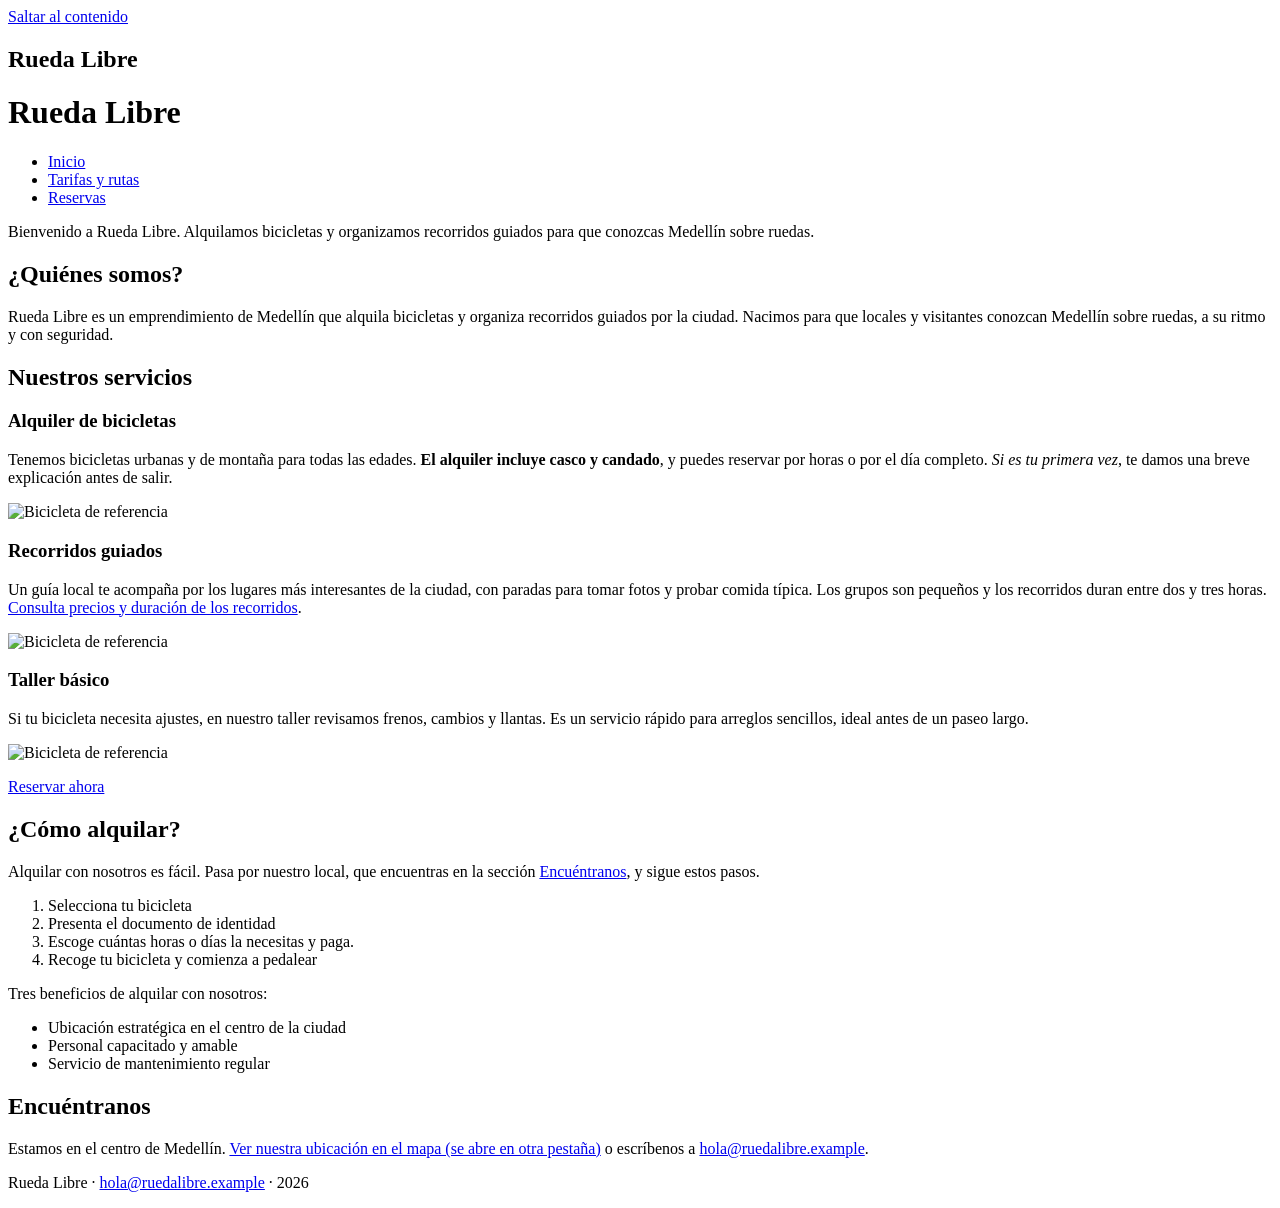
==== index.html @ a0f57771 "Add files via upload" ====
<!DOCTYPE html>
<html lang="es">
<head>
<meta charset="UTF-8">
<meta name="viewport" content="width=device-width, initial-scale=1.0">
<meta name="description" content="Rueda Libre: alquiler de bicicletas y recorridos guiados por Medellín.">
<title>Rueda Libre | Alquiler de bicicletas en Medellín</title>
<link rel="stylesheet" href="css/estilos.css">
</head>
   <link rel="preconnect" href="https://fonts.googleapis.com">
   <link rel="preconnect" href="https://fonts.gstatic.com" crossorigin>
   <link href="https://fonts.googleapis.com/css2?family=Montserrat:wght@700&family=Open+Sans:wght@400;600&display=swap" rel="stylesheet">
<link rel="stylesheet" href="css/styles.css">
<body>
<a href="#contenido" class="saltar-contenido">Saltar al contenido</a>

<!-- Si usas este recuadro como un aviso o banner superior -->
<div class="recuadro">
    <h2> Rueda Libre</h2>
</div>

<header>
  <h1>Rueda Libre</h1>
  <nav>
    <ul>
      <li><a href="index.html" aria-current="page">Inicio</a></li>
      <li><a href="paginas/tarifas.html">Tarifas y rutas</a></li>
      <li><a href="paginas/reservas.html">Reservas</a></li>
    </ul>
  </nav>
</header>

<main id="contenido">
  
  <p>Bienvenido a Rueda Libre. Alquilamos bicicletas y organizamos recorridos guiados para que conozcas Medellín sobre ruedas.</p>

  <section>
    <h2>¿Quiénes somos?</h2>
    <p>Rueda Libre es un emprendimiento de Medellín que alquila bicicletas y organiza recorridos guiados por la ciudad. Nacimos para que locales y visitantes conozcan Medellín sobre ruedas, a su ritmo y con seguridad.</p>
  </section>

  <section>
    <h2>Nuestros servicios</h2>

    <!-- PRIMER BLOQUE: Mitad y Mitad -->
    <div class="contenedor-columnas">
      <article class="cuadro-texto">
        <h3>Alquiler de bicicletas</h3>
        <p>Tenemos bicicletas urbanas y de montaña para todas las edades. <strong>El alquiler incluye casco y candado</strong>, y puedes reservar por horas o por el día completo. <em>Si es tu primera vez</em>, te damos una breve explicación antes de salir.</p>
      </article>
      <div class="cuadro-imagen">
        <img src="img/ruta.png" alt="Bicicleta de referencia">
      </div>
    </div>

    <!-- SEGUNDO BLOQUE: Mitad y Mitad -->
    <div class="contenedor-columnas">
      <article class="cuadro-texto">
        <h3>Recorridos guiados</h3>
        <p>Un guía local te acompaña por los lugares más interesantes de la ciudad, con paradas para tomar fotos y probar comida típica. Los grupos son pequeños y los recorridos duran entre dos y tres horas. <a href="paginas/tarifas.html#recorridos">Consulta precios y duración de los recorridos</a>.</p>
      </article>
      <div class="cuadro-imagen">
        <img src="img/recorrido.png" alt="Bicicleta de referencia">
      </div>
    </div>

    <!-- TERCER BLOQUE: Mitad y Mitad -->
    <div class="contenedor-columnas">
      <article class="cuadro-texto">
        <h3>Taller básico</h3>
        <p>Si tu bicicleta necesita ajustes, en nuestro taller revisamos frenos, cambios y llantas. Es un servicio rápido para arreglos sencillos, ideal antes de un paseo largo.</p>
      </article>
      <div class="cuadro-imagen">
        <img src="img/montaña.png" alt="Bicicleta de referencia">
      </div>
    </div>

    <p><a href="paginas/reservas.html" class="btn-reserva">Reservar ahora</a></p>
  </section>

  <section>
    <h2>¿Cómo alquilar?</h2>
    <p>Alquilar con nosotros es fácil. Pasa por nuestro local, que encuentras en la sección <a href="#encuentranos">Encuéntranos</a>, y sigue estos pasos.</p>
    <ol>
      <li>Selecciona tu bicicleta</li>
      <li>Presenta el documento de identidad</li>
      <li>Escoge cuántas horas o días la necesitas y paga.</li>
      <li>Recoge tu bicicleta y comienza a pedalear</li>
    </ol>
    <p>Tres beneficios de alquilar con nosotros:</p>
    <ul>
      <li>Ubicación estratégica en el centro de la ciudad</li>
      <li>Personal capacitado y amable</li>
      <li>Servicio de mantenimiento regular</li>
    </ul>
  </section>

  <section>
    <h2 id="encuentranos">Encuéntranos</h2>
    <p>Estamos en el centro de Medellín. <a href="https://www.google.com/maps/search/?api=1&query=Centro+de+Medellin" target="_blank" rel="noopener">Ver nuestra ubicación en el mapa (se abre en otra pestaña)</a> o escríbenos a <a href="mailto:hola@ruedalibre.example">hola@ruedalibre.example</a>.</p>
  </section>
</main>

<footer>
  <p>Rueda Libre · <a href="mailto:hola@ruedalibre.example">hola@ruedalibre.example</a> · 2026</p>
</footer>
</body>
</html>
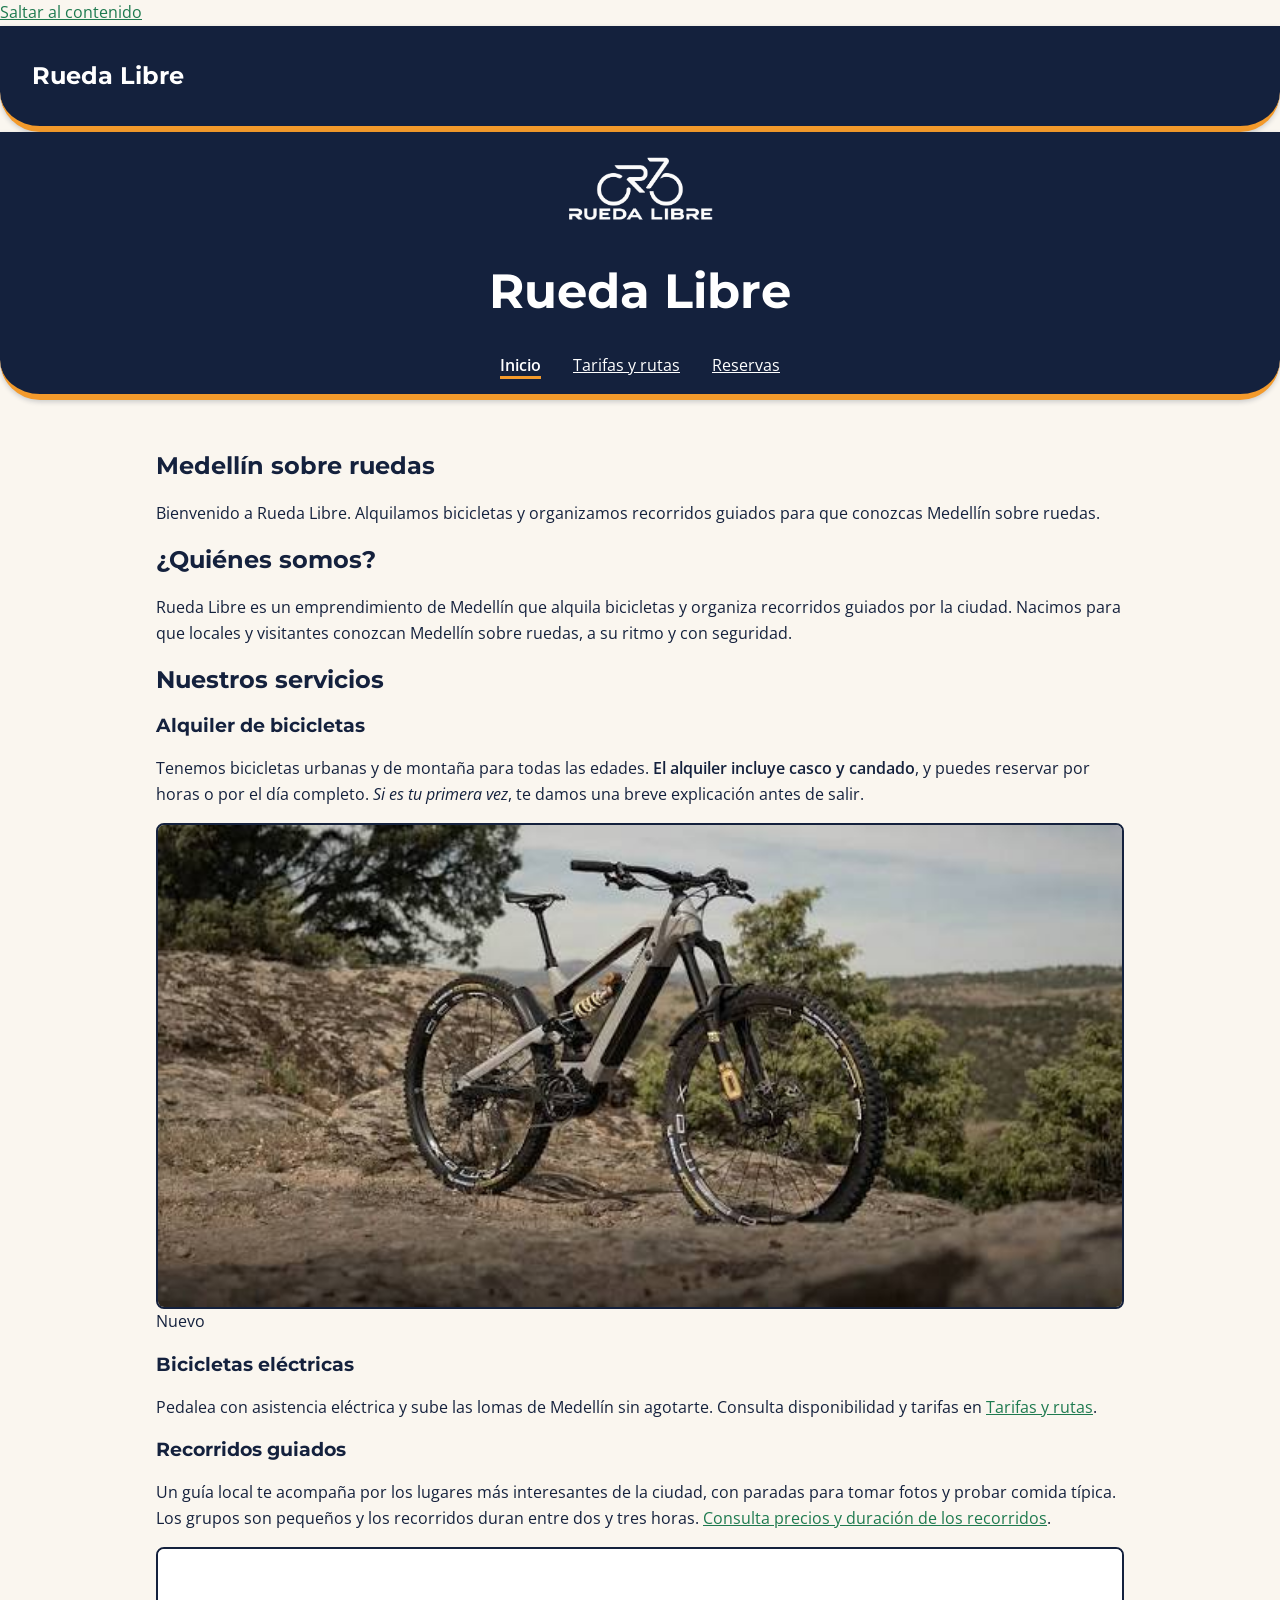
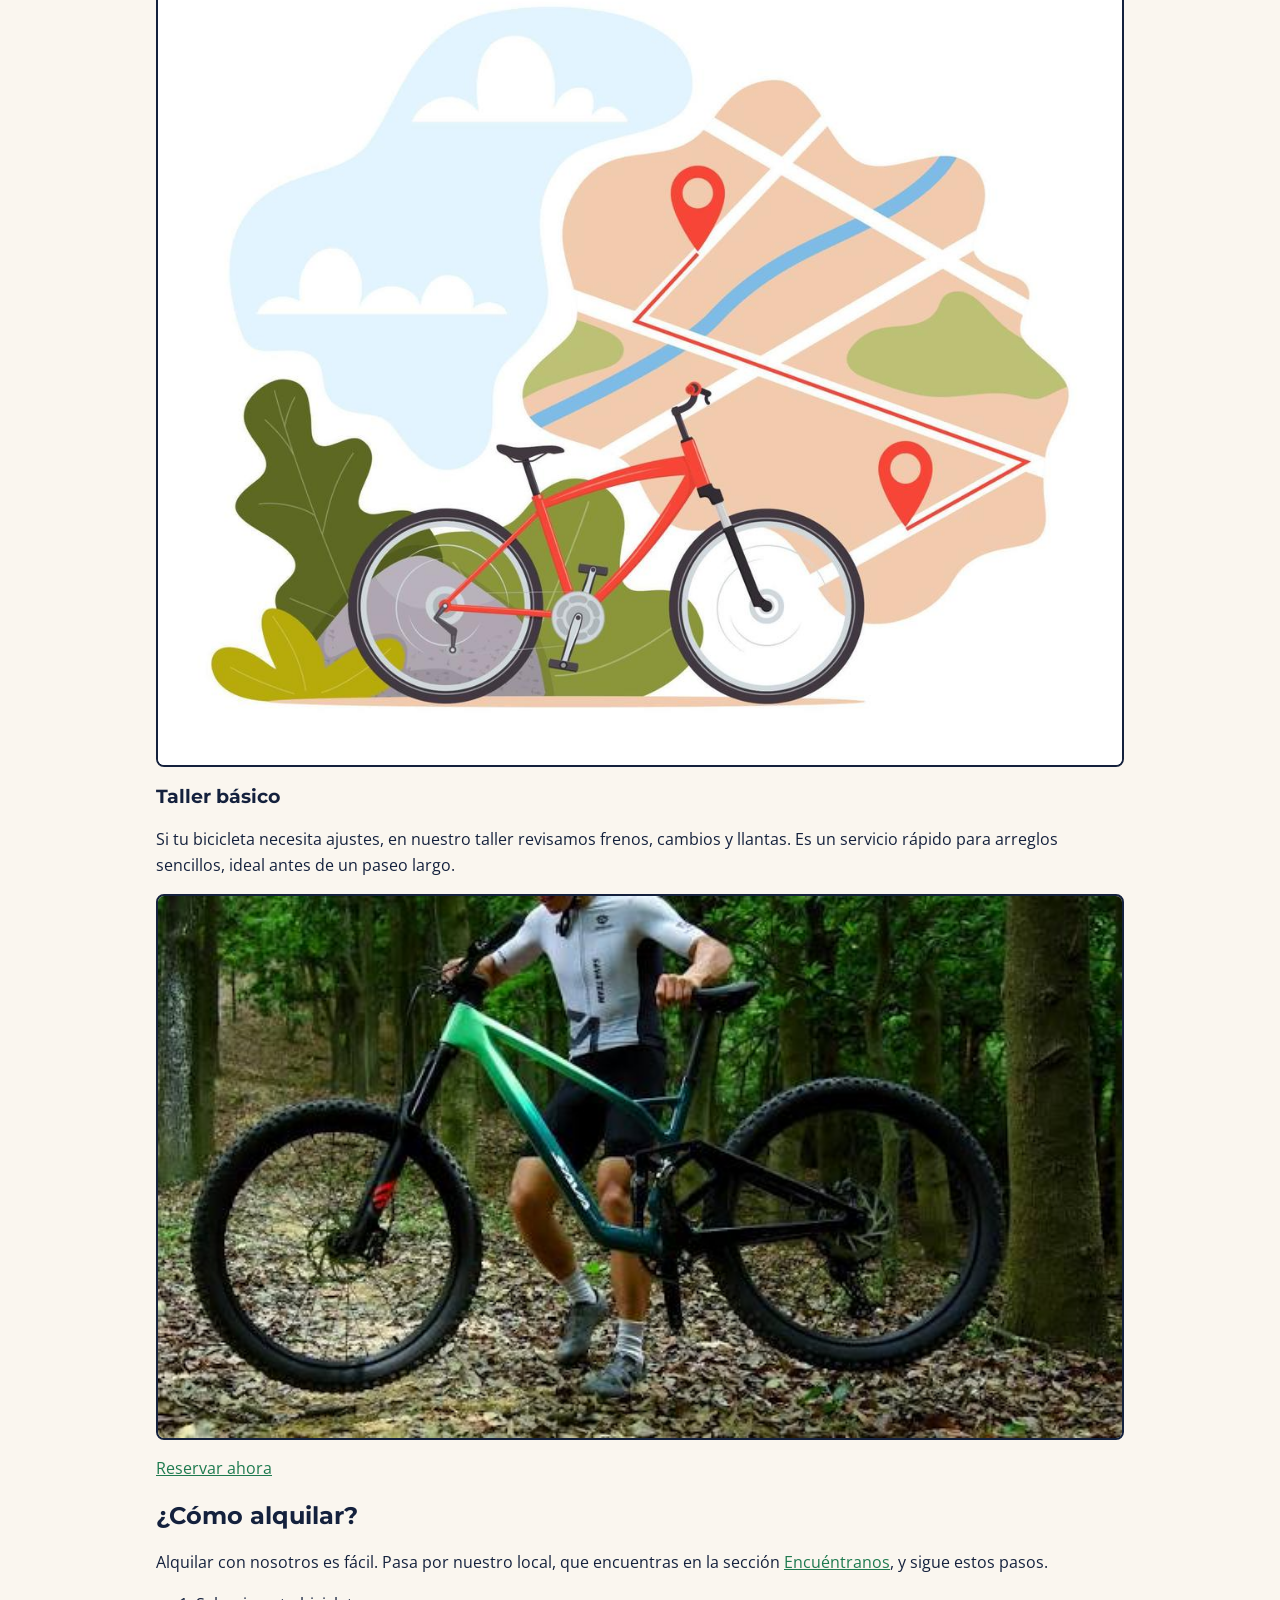
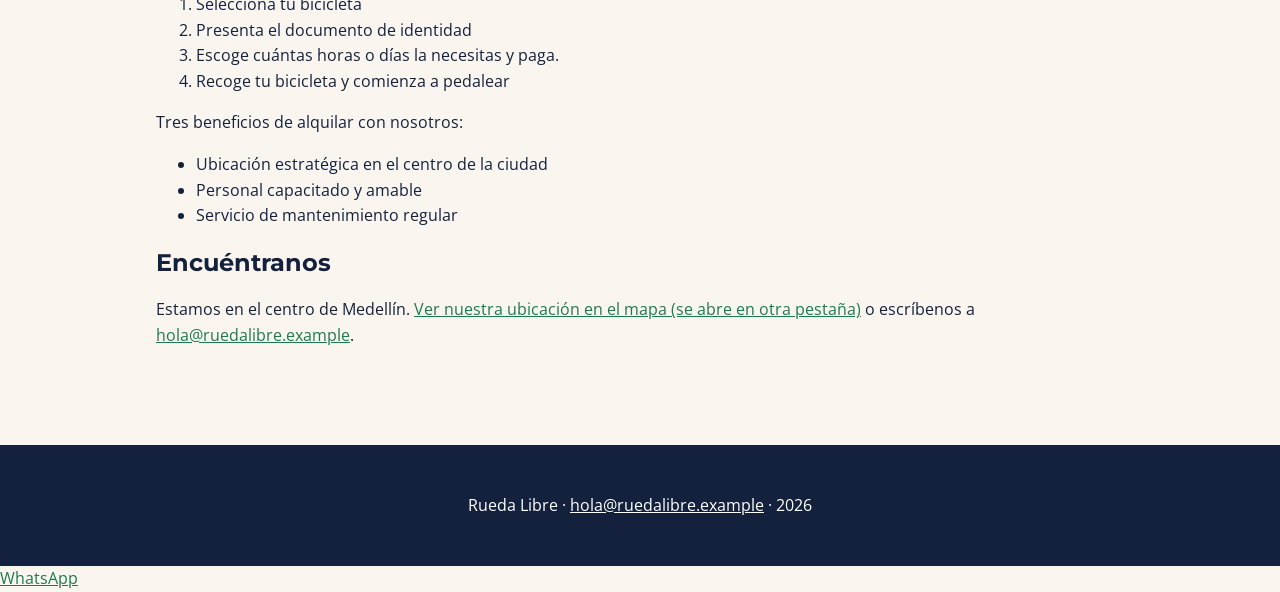
==== commit 91e80aed: "Guardando mis archivos locales antes del merge" ====
--- a/index.html
+++ b/index.html
@@ -5,25 +5,23 @@
 <meta name="viewport" content="width=device-width, initial-scale=1.0">
 <meta name="description" content="Rueda Libre: alquiler de bicicletas y recorridos guiados por Medellín.">
 <title>Rueda Libre | Alquiler de bicicletas en Medellín</title>
-<link rel="stylesheet" href="css/estilos.css">
+
+<link rel="stylesheet" href="../css/estilos.css">
 </head>
    <link rel="preconnect" href="https://fonts.googleapis.com">
    <link rel="preconnect" href="https://fonts.gstatic.com" crossorigin>
    <link href="https://fonts.googleapis.com/css2?family=Montserrat:wght@700&family=Open+Sans:wght@400;600&display=swap" rel="stylesheet">
-<link rel="stylesheet" href="css/styles.css">
 <body>
-<a href="#contenido" class="saltar-contenido">Saltar al contenido</a>
-
-<!-- Si usas este recuadro como un aviso o banner superior -->
-<div class="recuadro">
-    <h2> Rueda Libre</h2>
+<a href="#contenido">Saltar al contenido</a>
+<div class = "recuadro">
+    <h2>Rueda Libre</h2>
 </div>
-
 <header>
+  <img src="../img/logo.png" alt="Logo de Rueda Libre" width="150">
   <h1>Rueda Libre</h1>
   <nav>
-    <ul>
-      <li><a href="index.html" aria-current="page">Inicio</a></li>
+    <ul id="menu">
+      <li><a href="index.html" class="activo" aria-current="page">Inicio</a></li>
       <li><a href="paginas/tarifas.html">Tarifas y rutas</a></li>
       <li><a href="paginas/reservas.html">Reservas</a></li>
     </ul>
@@ -31,8 +29,10 @@
 </header>
 
 <main id="contenido">
-  
-  <p>Bienvenido a Rueda Libre. Alquilamos bicicletas y organizamos recorridos guiados para que conozcas Medellín sobre ruedas.</p>
+  <section class="portada">
+    <h2>Medellín sobre ruedas</h2>
+    <p>Bienvenido a Rueda Libre. Alquilamos bicicletas y organizamos recorridos guiados para que conozcas Medellín sobre ruedas.</p>
+  </section>
 
   <section>
     <h2>¿Quiénes somos?</h2>
@@ -42,38 +42,35 @@
   <section>
     <h2>Nuestros servicios</h2>
 
-    <!-- PRIMER BLOQUE: Mitad y Mitad -->
-    <div class="contenedor-columnas">
-      <article class="cuadro-texto">
-        <h3>Alquiler de bicicletas</h3>
-        <p>Tenemos bicicletas urbanas y de montaña para todas las edades. <strong>El alquiler incluye casco y candado</strong>, y puedes reservar por horas o por el día completo. <em>Si es tu primera vez</em>, te damos una breve explicación antes de salir.</p>
-      </article>
+    <article class="tarjeta">
+      <h3>Alquiler de bicicletas</h3>
+      <p>Tenemos bicicletas urbanas y de montaña para todas las edades. <strong>El alquiler incluye casco y candado</strong>, y puedes reservar por horas o por el día completo. <em>Si es tu primera vez</em>, te damos una breve explicación antes de salir.</p>
       <div class="cuadro-imagen">
-        <img src="img/ruta.png" alt="Bicicleta de referencia">
+        <img src="img/ruta.png" alt="Bicicleta urbana lista para alquilar">
       </div>
-    </div>
+    </article>
 
-    <!-- SEGUNDO BLOQUE: Mitad y Mitad -->
-    <div class="contenedor-columnas">
-      <article class="cuadro-texto">
-        <h3>Recorridos guiados</h3>
-        <p>Un guía local te acompaña por los lugares más interesantes de la ciudad, con paradas para tomar fotos y probar comida típica. Los grupos son pequeños y los recorridos duran entre dos y tres horas. <a href="paginas/tarifas.html#recorridos">Consulta precios y duración de los recorridos</a>.</p>
-      </article>
+    <article class="tarjeta tarjeta--nueva">
+      <span class="etiqueta-nuevo">Nuevo</span>
+      <h3>Bicicletas eléctricas</h3>
+      <p>Pedalea con asistencia eléctrica y sube las lomas de Medellín sin agotarte. Consulta disponibilidad y tarifas en <a href="paginas/tarifas.html">Tarifas y rutas</a>.</p>
+    </article>
+
+    <article class="tarjeta">
+      <h3>Recorridos guiados</h3>
+      <p>Un guía local te acompaña por los lugares más interesantes de la ciudad, con paradas para tomar fotos y probar comida típica. Los grupos son pequeños y los recorridos duran entre dos y tres horas. <a href="paginas/tarifas.html#recorridos">Consulta precios y duración de los recorridos</a>.</p>
       <div class="cuadro-imagen">
-        <img src="img/recorrido.png" alt="Bicicleta de referencia">
+        <img src="img/recorrido.png" alt="Grupo pequeño de ciclistas en un recorrido guiado">
       </div>
-    </div>
+    </article>
 
-    <!-- TERCER BLOQUE: Mitad y Mitad -->
-    <div class="contenedor-columnas">
-      <article class="cuadro-texto">
-        <h3>Taller básico</h3>
-        <p>Si tu bicicleta necesita ajustes, en nuestro taller revisamos frenos, cambios y llantas. Es un servicio rápido para arreglos sencillos, ideal antes de un paseo largo.</p>
-      </article>
+    <article class="tarjeta">
+      <h3>Taller básico</h3>
+      <p>Si tu bicicleta necesita ajustes, en nuestro taller revisamos frenos, cambios y llantas. Es un servicio rápido para arreglos sencillos, ideal antes de un paseo largo.</p>
       <div class="cuadro-imagen">
-        <img src="img/montaña.png" alt="Bicicleta de referencia">
+        <img src="img/montaña.png" alt="Bicicleta de montaña en el taller">
       </div>
-    </div>
+    </article>
 
     <p><a href="paginas/reservas.html" class="btn-reserva">Reservar ahora</a></p>
   </section>
@@ -97,12 +94,14 @@
 
   <section>
     <h2 id="encuentranos">Encuéntranos</h2>
-    <p>Estamos en el centro de Medellín. <a href="https://www.google.com/maps/search/?api=1&query=Centro+de+Medellin" target="_blank" rel="noopener">Ver nuestra ubicación en el mapa (se abre en otra pestaña)</a> o escríbenos a <a href="mailto:hola@ruedalibre.example">hola@ruedalibre.example</a>.</p>
+    <p>Estamos en el centro de Medellín. <a href="https://www.google.com/maps/search/?api=1&amp;query=Centro+de+Medellin" target="_blank" rel="noopener">Ver nuestra ubicación en el mapa (se abre en otra pestaña)</a> o escríbenos a <a href="mailto:hola@ruedalibre.example">hola@ruedalibre.example</a>.</p>
   </section>
 </main>
 
 <footer>
   <p>Rueda Libre · <a href="mailto:hola@ruedalibre.example">hola@ruedalibre.example</a> · 2026</p>
 </footer>
+
+<a href="https://wa.me/573000000000" class="whatsapp" target="_blank" rel="noopener" aria-label="WhatsApp (se abre en otra pestaña)">WhatsApp</a>
 </body>
-</html>
+</html>
--- a/css/estilos.css
+++ b/css/estilos.css
@@ -0,0 +1,239 @@
+:root {
+  --color-verde: #1E7A4F;
+  --color-naranja: #F39A2B;
+  --color-azul: #14213D;
+  --color-crema: #FAF6EF;
+  --color-gris: #5B6470;
+  --color-blanco: #FFFFFF;
+  --sombra: rgba(20, 33, 61, 0.2);
+
+  --fuente-titulos: "Montserrat", Arial, Helvetica, sans-serif;
+  --fuente-texto: "Open Sans", Arial, Helvetica, sans-serif;
+
+  --espacio-s: 0.5rem;
+  --espacio-m: 1rem;
+  --espacio-l: 2rem;
+  --espacio-xl: 3rem;
+
+  --radio-s: 8px;
+  --radio-m: 12px;
+  --radio-l: 40px;
+}
+
+* {
+  box-sizing: border-box;
+}
+
+body {
+  margin: 0;
+  font-family: var(--fuente-texto);
+  font-size: 1rem;
+  line-height: 1.6;
+  color: var(--color-azul);
+  background-color: var(--color-crema);
+}
+
+h1, h2, h3, h4, h5, h6 {
+  font-family: var(--fuente-titulos);
+  font-weight: 700;
+  line-height: 1.2;
+}
+
+h1 {
+  font-size: 3rem;
+  text-align: center;
+}
+
+h2 {
+  text-align: start;
+}
+
+strong {
+  font-weight: 600;
+}
+
+img {
+  max-width: 100%;
+  height: auto;
+}
+
+a {
+  color: var(--color-verde);
+  text-decoration: underline;
+}
+
+a:hover {
+  text-decoration: none;
+}
+
+a:focus-visible,
+button:focus-visible,
+input:focus-visible,
+select:focus-visible,
+textarea:focus-visible {
+  outline: 3px solid var(--color-azul);
+  outline-offset: 3px;
+}
+
+.saltar-contenido {
+  position: absolute;
+  left: -10000px;
+}
+
+.saltar-contenido:focus {
+  left: var(--espacio-m);
+  top: var(--espacio-m);
+  z-index: 2000;
+  padding: var(--espacio-s) var(--espacio-m);
+  background-color: var(--color-blanco);
+  color: var(--color-azul);
+}
+
+header,
+.recuadro {
+  position: sticky;
+  top: 0;
+  z-index: 1000;
+  padding: var(--espacio-m) var(--espacio-l);
+  text-align: center;
+  background-color: var(--color-azul);
+  color: var(--color-blanco);
+  border-bottom: 6px solid var(--color-naranja);
+  border-radius: 0 0 var(--radio-l) var(--radio-l);
+  box-shadow: 0 2px 5px var(--sombra);
+}
+
+header a,
+.recuadro a {
+  color: var(--color-blanco);
+}
+
+header a:focus-visible,
+.recuadro a:focus-visible,
+footer a:focus-visible {
+  outline-color: var(--color-blanco);
+}
+
+nav ul {
+  display: flex;
+  flex-wrap: wrap;
+  justify-content: center;
+  gap: var(--espacio-l);
+  margin: 0;
+  padding: 0;
+  list-style: none;
+}
+
+nav a[aria-current="page"] {
+  font-weight: 600;
+  text-decoration: none;
+  border-bottom: 3px solid var(--color-naranja);
+}
+
+main {
+  max-width: 1000px;
+  margin: 0 auto;
+  padding: var(--espacio-l) var(--espacio-m);
+}
+
+.contenedor-columnas {
+  display: flex;
+  align-items: stretch;
+  gap: var(--espacio-l);
+  margin-bottom: var(--espacio-l);
+}
+
+.cuadro-texto {
+  flex: 1;
+  padding: var(--espacio-l);
+  background-color: var(--color-blanco);
+  border: 2px solid var(--color-azul);
+  border-radius: var(--radio-l);
+}
+
+.cuadro-imagen {
+  flex: 1;
+  display: flex;
+  align-items: center;
+  justify-content: center;
+  overflow: hidden;
+  background-color: var(--color-blanco);
+  border: 2px solid var(--color-azul);
+  border-radius: var(--radio-s);
+}
+
+.cuadro-imagen img {
+  display: block;
+  width: 100%;
+  height: 100%;
+  object-fit: cover;
+}
+
+table {
+  width: 100%;
+  border-collapse: separate;
+  border-spacing: 0;
+  overflow: hidden;
+  background-color: var(--color-blanco);
+  border: 1px solid var(--color-gris);
+  border-radius: var(--radio-m);
+}
+
+caption {
+  padding-bottom: var(--espacio-s);
+  text-align: left;
+  font-weight: 600;
+}
+
+th, td {
+  padding: var(--espacio-s) var(--espacio-m);
+  text-align: left;
+  border-right: 1px solid var(--color-gris);
+  border-bottom: 1px solid var(--color-gris);
+}
+
+thead th {
+  background-color: var(--color-azul);
+  color: var(--color-blanco);
+}
+
+th:last-child,
+td:last-child {
+  border-right: none;
+}
+
+tr:last-child th,
+tr:last-child td {
+  border-bottom: none;
+}
+
+footer {
+  margin-top: var(--espacio-xl);
+  padding: var(--espacio-l);
+  text-align: center;
+  background-color: var(--color-azul);
+  color: var(--color-blanco);
+}
+
+footer a {
+  color: var(--color-blanco);
+}
+
+@media (max-width: 768px) {
+  .contenedor-columnas {
+    flex-direction: column;
+  }
+
+  .cuadro-imagen img {
+    max-height: 200px;
+  }
+
+  h1 {
+    font-size: 2rem;
+  }
+
+  header,
+  .recuadro {
+    padding: var(--espacio-m);
+  }
+}
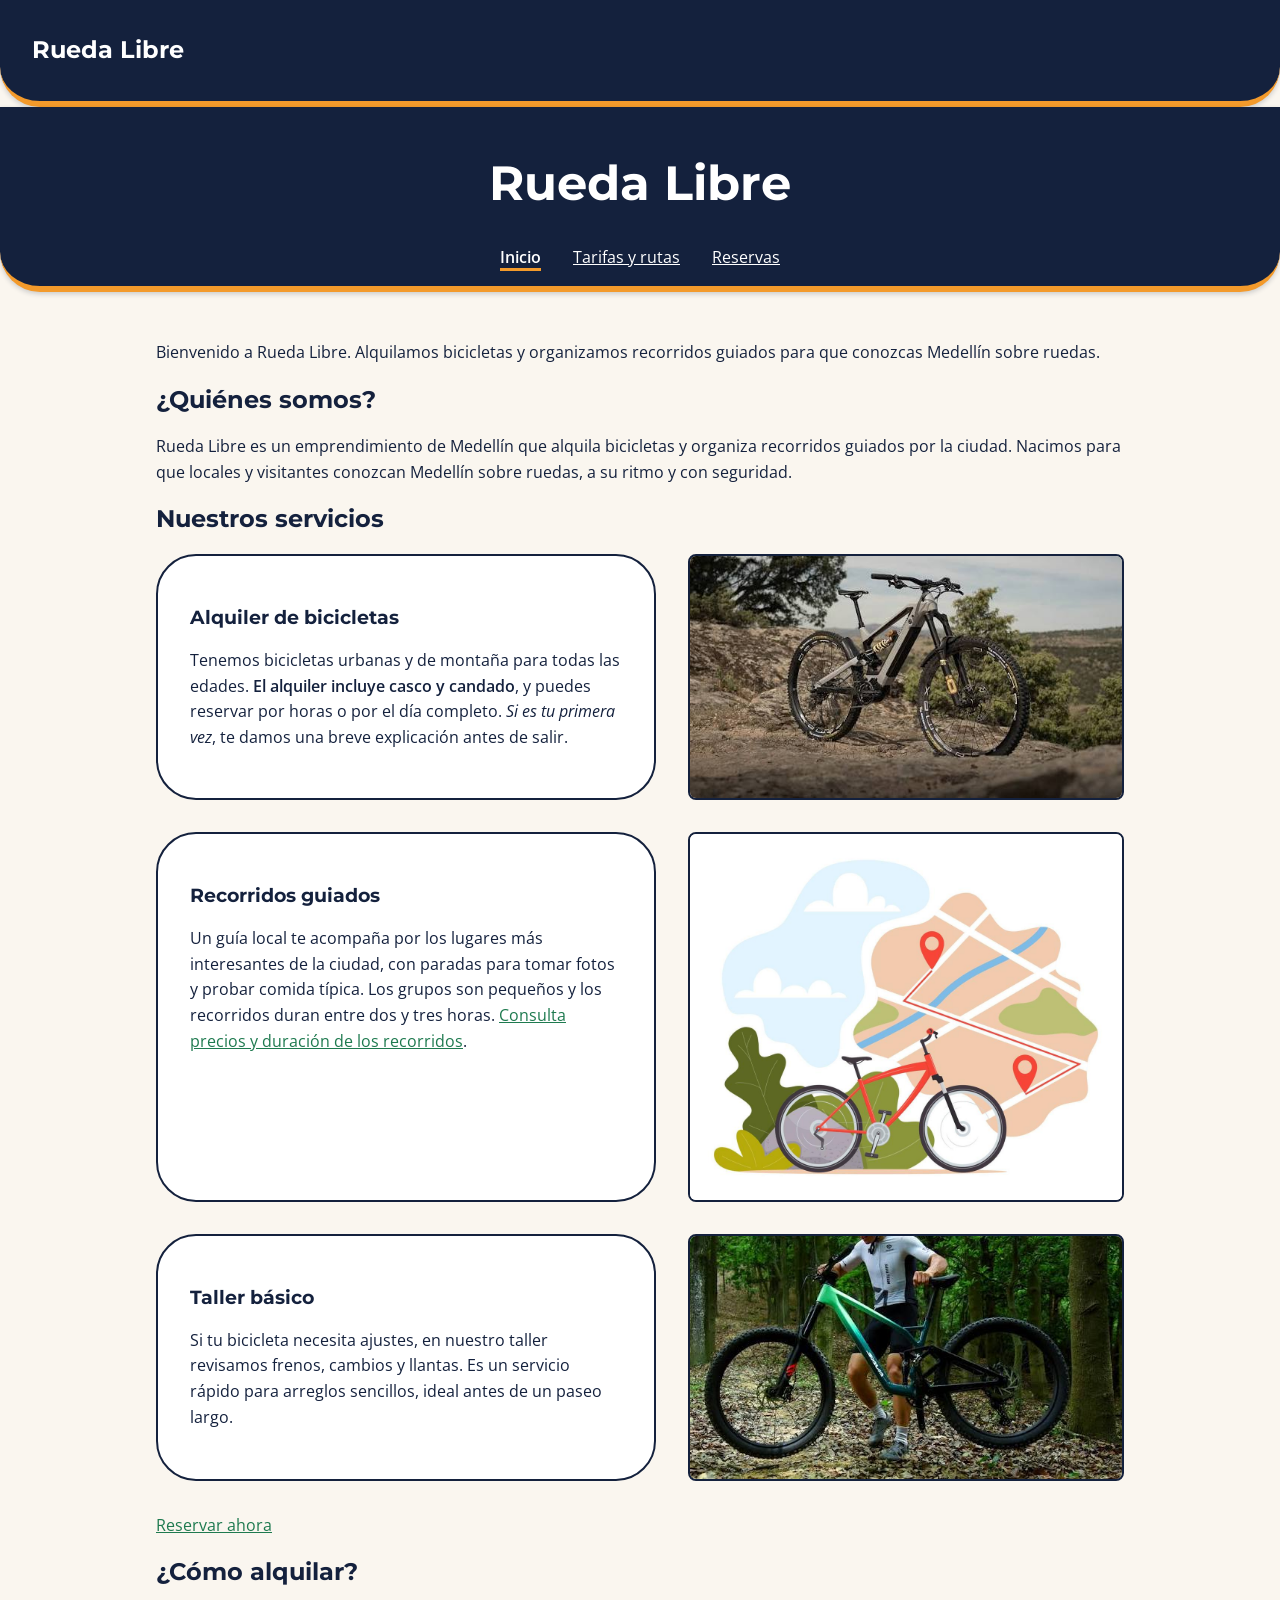
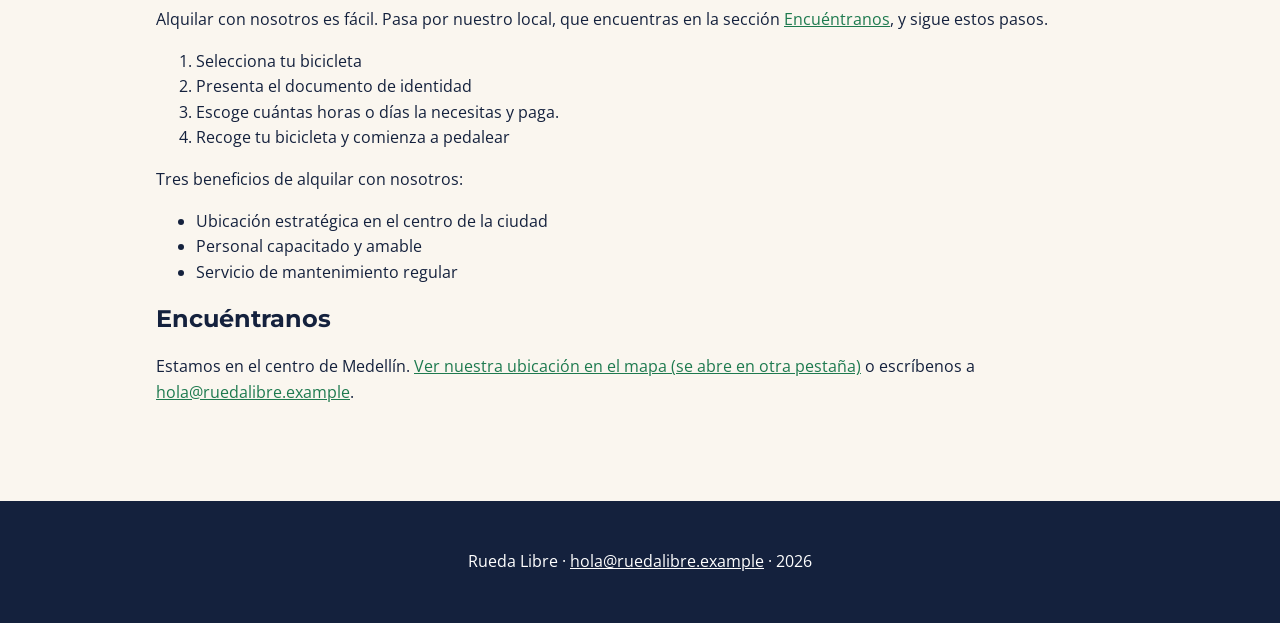
==== commit 811b9014: "Conflictos resueltos" ====
--- a/index.html
+++ b/index.html
@@ -5,23 +5,25 @@
 <meta name="viewport" content="width=device-width, initial-scale=1.0">
 <meta name="description" content="Rueda Libre: alquiler de bicicletas y recorridos guiados por Medellín.">
 <title>Rueda Libre | Alquiler de bicicletas en Medellín</title>
-
-<link rel="stylesheet" href="../css/estilos.css">
+<link rel="stylesheet" href="css/estilos.css">
 </head>
    <link rel="preconnect" href="https://fonts.googleapis.com">
    <link rel="preconnect" href="https://fonts.gstatic.com" crossorigin>
    <link href="https://fonts.googleapis.com/css2?family=Montserrat:wght@700&family=Open+Sans:wght@400;600&display=swap" rel="stylesheet">
+<link rel="stylesheet" href="css/styles.css">
 <body>
-<a href="#contenido">Saltar al contenido</a>
-<div class = "recuadro">
-    <h2>Rueda Libre</h2>
+<a href="#contenido" class="saltar-contenido">Saltar al contenido</a>
+
+<!-- Si usas este recuadro como un aviso o banner superior -->
+<div class="recuadro">
+    <h2> Rueda Libre</h2>
 </div>
+
 <header>
-  <img src="../img/logo.png" alt="Logo de Rueda Libre" width="150">
   <h1>Rueda Libre</h1>
   <nav>
-    <ul id="menu">
-      <li><a href="index.html" class="activo" aria-current="page">Inicio</a></li>
+    <ul>
+      <li><a href="index.html" aria-current="page">Inicio</a></li>
       <li><a href="paginas/tarifas.html">Tarifas y rutas</a></li>
       <li><a href="paginas/reservas.html">Reservas</a></li>
     </ul>
@@ -29,10 +31,8 @@
 </header>
 
 <main id="contenido">
-  <section class="portada">
-    <h2>Medellín sobre ruedas</h2>
-    <p>Bienvenido a Rueda Libre. Alquilamos bicicletas y organizamos recorridos guiados para que conozcas Medellín sobre ruedas.</p>
-  </section>
+  
+  <p>Bienvenido a Rueda Libre. Alquilamos bicicletas y organizamos recorridos guiados para que conozcas Medellín sobre ruedas.</p>
 
   <section>
     <h2>¿Quiénes somos?</h2>
@@ -42,35 +42,38 @@
   <section>
     <h2>Nuestros servicios</h2>
 
-    <article class="tarjeta">
-      <h3>Alquiler de bicicletas</h3>
-      <p>Tenemos bicicletas urbanas y de montaña para todas las edades. <strong>El alquiler incluye casco y candado</strong>, y puedes reservar por horas o por el día completo. <em>Si es tu primera vez</em>, te damos una breve explicación antes de salir.</p>
+    <!-- PRIMER BLOQUE: Mitad y Mitad -->
+    <div class="contenedor-columnas">
+      <article class="cuadro-texto">
+        <h3>Alquiler de bicicletas</h3>
+        <p>Tenemos bicicletas urbanas y de montaña para todas las edades. <strong>El alquiler incluye casco y candado</strong>, y puedes reservar por horas o por el día completo. <em>Si es tu primera vez</em>, te damos una breve explicación antes de salir.</p>
+      </article>
       <div class="cuadro-imagen">
-        <img src="img/ruta.png" alt="Bicicleta urbana lista para alquilar">
+        <img src="img/ruta.png" alt="Bicicleta de referencia">
       </div>
-    </article>
+    </div>
 
-    <article class="tarjeta tarjeta--nueva">
-      <span class="etiqueta-nuevo">Nuevo</span>
-      <h3>Bicicletas eléctricas</h3>
-      <p>Pedalea con asistencia eléctrica y sube las lomas de Medellín sin agotarte. Consulta disponibilidad y tarifas en <a href="paginas/tarifas.html">Tarifas y rutas</a>.</p>
-    </article>
+    <!-- SEGUNDO BLOQUE: Mitad y Mitad -->
+    <div class="contenedor-columnas">
+      <article class="cuadro-texto">
+        <h3>Recorridos guiados</h3>
+        <p>Un guía local te acompaña por los lugares más interesantes de la ciudad, con paradas para tomar fotos y probar comida típica. Los grupos son pequeños y los recorridos duran entre dos y tres horas. <a href="paginas/tarifas.html#recorridos">Consulta precios y duración de los recorridos</a>.</p>
+      </article>
+      <div class="cuadro-imagen">
+        <img src="img/recorrido.png" alt="Bicicleta de referencia">
+      </div>
+    </div>
 
-    <article class="tarjeta">
-      <h3>Recorridos guiados</h3>
-      <p>Un guía local te acompaña por los lugares más interesantes de la ciudad, con paradas para tomar fotos y probar comida típica. Los grupos son pequeños y los recorridos duran entre dos y tres horas. <a href="paginas/tarifas.html#recorridos">Consulta precios y duración de los recorridos</a>.</p>
+    <!-- TERCER BLOQUE: Mitad y Mitad -->
+    <div class="contenedor-columnas">
+      <article class="cuadro-texto">
+        <h3>Taller básico</h3>
+        <p>Si tu bicicleta necesita ajustes, en nuestro taller revisamos frenos, cambios y llantas. Es un servicio rápido para arreglos sencillos, ideal antes de un paseo largo.</p>
+      </article>
       <div class="cuadro-imagen">
-        <img src="img/recorrido.png" alt="Grupo pequeño de ciclistas en un recorrido guiado">
+        <img src="img/montaña.png" alt="Bicicleta de referencia">
       </div>
-    </article>
-
-    <article class="tarjeta">
-      <h3>Taller básico</h3>
-      <p>Si tu bicicleta necesita ajustes, en nuestro taller revisamos frenos, cambios y llantas. Es un servicio rápido para arreglos sencillos, ideal antes de un paseo largo.</p>
-      <div class="cuadro-imagen">
-        <img src="img/montaña.png" alt="Bicicleta de montaña en el taller">
-      </div>
-    </article>
+    </div>
 
     <p><a href="paginas/reservas.html" class="btn-reserva">Reservar ahora</a></p>
   </section>
@@ -94,14 +97,12 @@
 
   <section>
     <h2 id="encuentranos">Encuéntranos</h2>
-    <p>Estamos en el centro de Medellín. <a href="https://www.google.com/maps/search/?api=1&amp;query=Centro+de+Medellin" target="_blank" rel="noopener">Ver nuestra ubicación en el mapa (se abre en otra pestaña)</a> o escríbenos a <a href="mailto:hola@ruedalibre.example">hola@ruedalibre.example</a>.</p>
+    <p>Estamos en el centro de Medellín. <a href="https://www.google.com/maps/search/?api=1&query=Centro+de+Medellin" target="_blank" rel="noopener">Ver nuestra ubicación en el mapa (se abre en otra pestaña)</a> o escríbenos a <a href="mailto:hola@ruedalibre.example">hola@ruedalibre.example</a>.</p>
   </section>
 </main>
 
 <footer>
   <p>Rueda Libre · <a href="mailto:hola@ruedalibre.example">hola@ruedalibre.example</a> · 2026</p>
 </footer>
-
-<a href="https://wa.me/573000000000" class="whatsapp" target="_blank" rel="noopener" aria-label="WhatsApp (se abre en otra pestaña)">WhatsApp</a>
 </body>
-</html>+</html>
--- a/css/estilos.css
+++ b/css/estilos.css
@@ -236,4 +236,4 @@
   .recuadro {
     padding: var(--espacio-m);
   }
-}+}
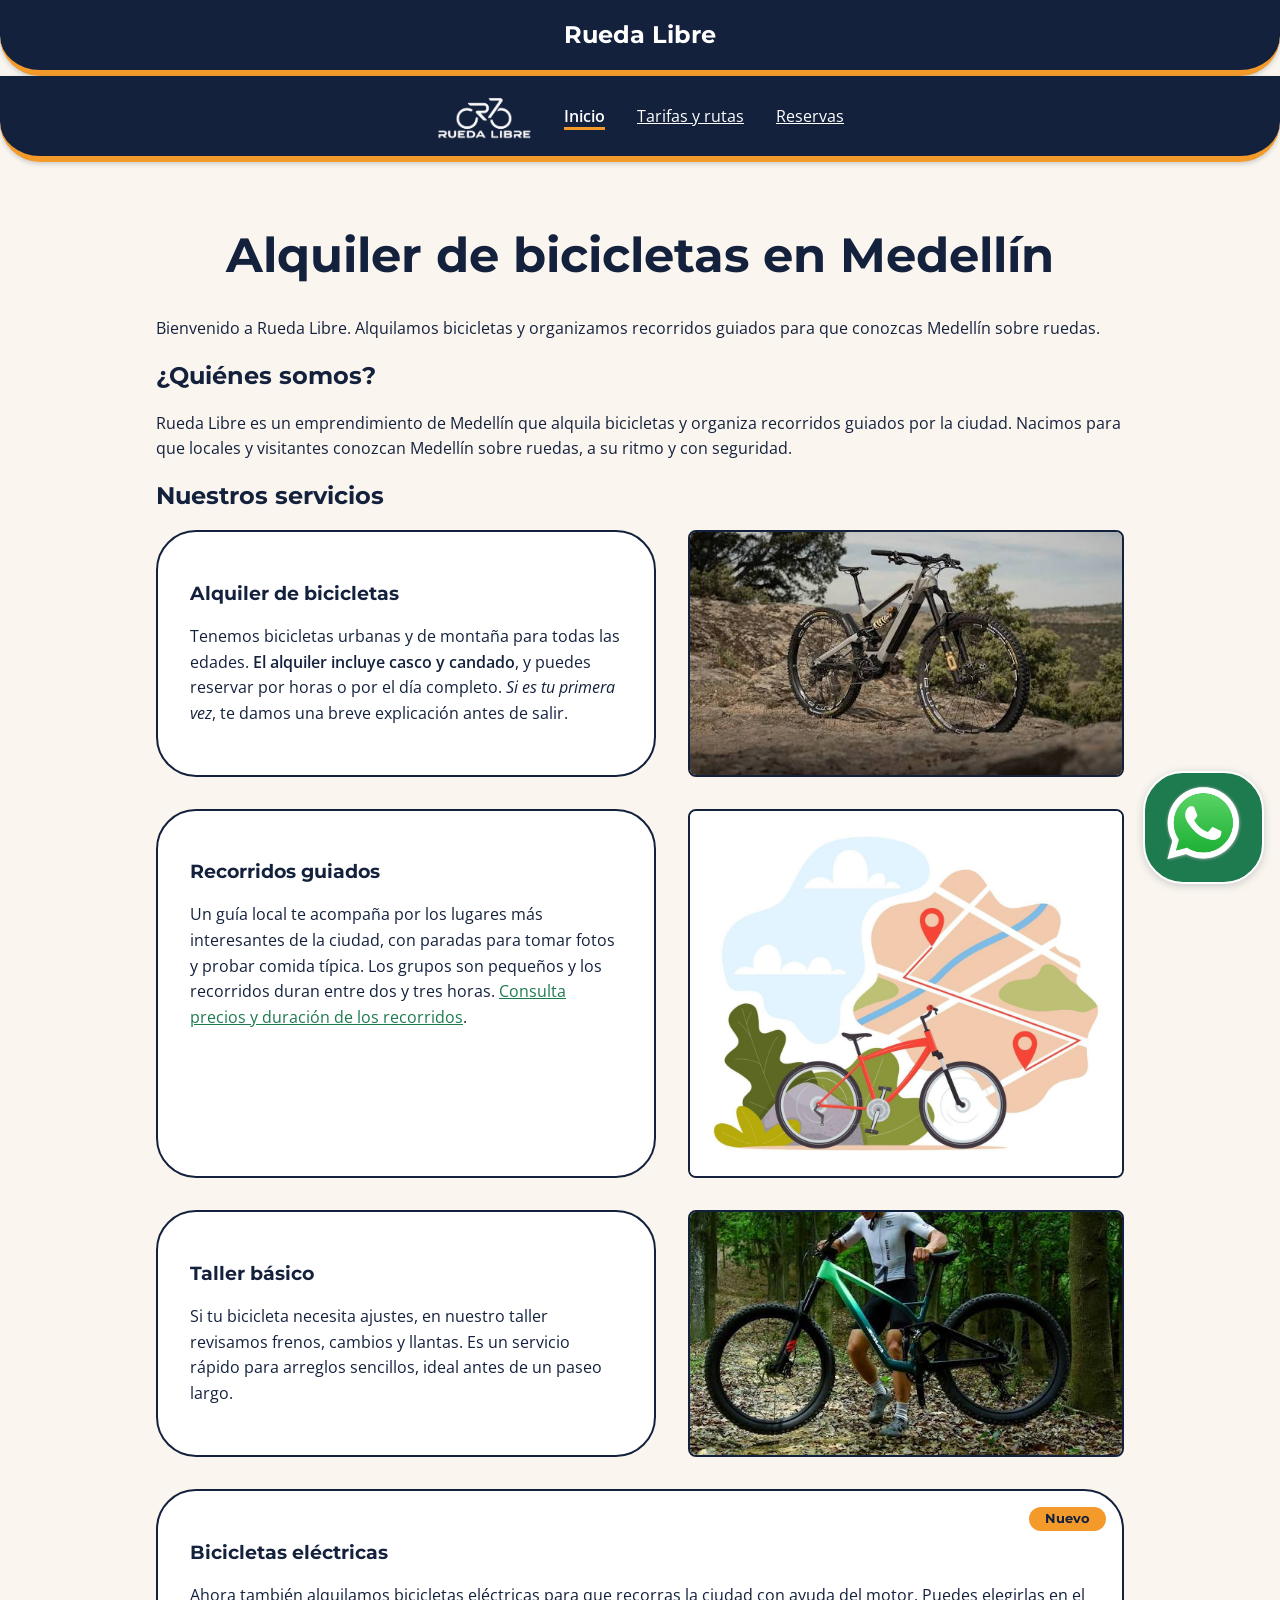
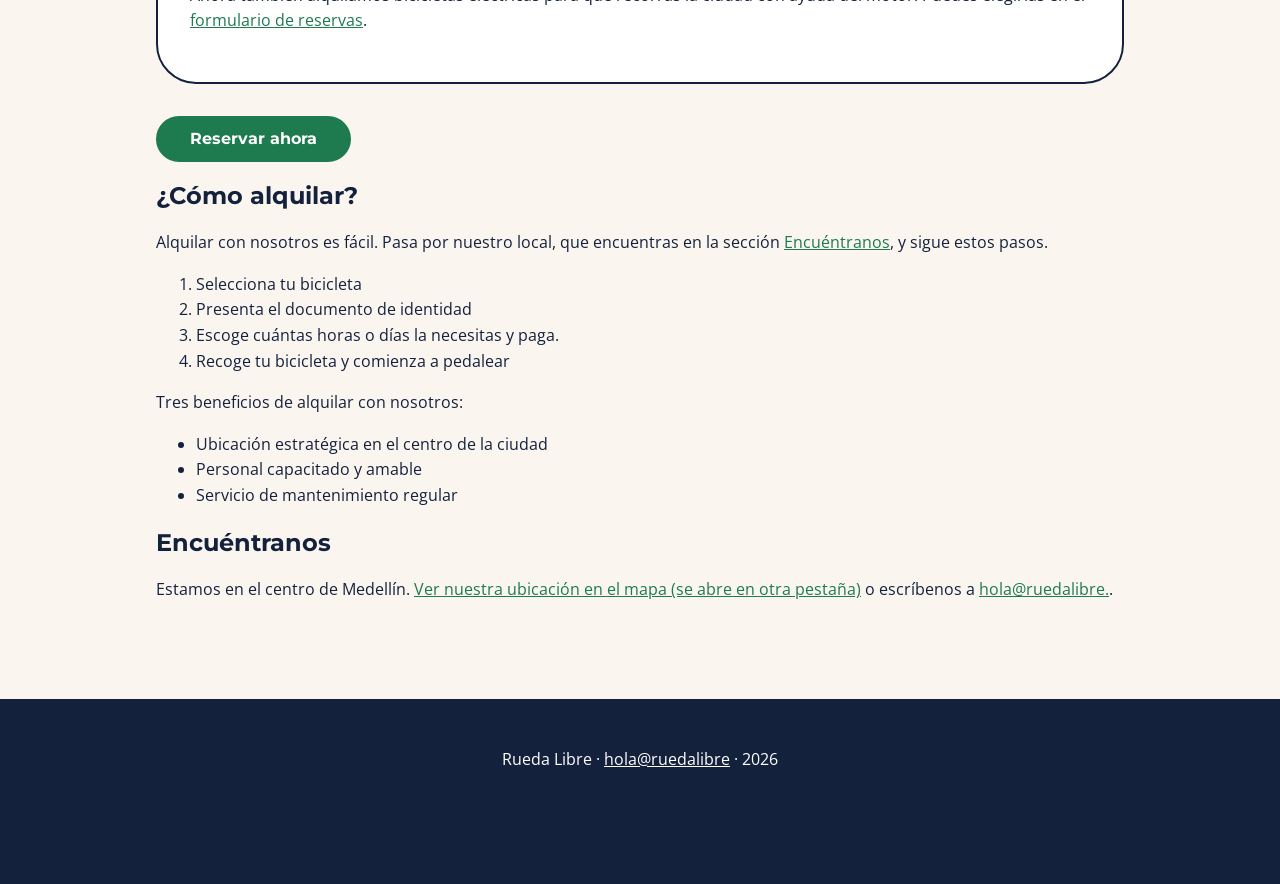
==== commit 6b5c3337: "Primera version de la pagina web" ====
--- a/index.html
+++ b/index.html
@@ -5,22 +5,20 @@
 <meta name="viewport" content="width=device-width, initial-scale=1.0">
 <meta name="description" content="Rueda Libre: alquiler de bicicletas y recorridos guiados por Medellín.">
 <title>Rueda Libre | Alquiler de bicicletas en Medellín</title>
+<link rel="preconnect" href="https://fonts.googleapis.com">
+<link rel="preconnect" href="https://fonts.gstatic.com" crossorigin>
+<link href="https://fonts.googleapis.com/css2?family=Montserrat:wght@700&family=Open+Sans:wght@400;600&display=swap" rel="stylesheet">
 <link rel="stylesheet" href="css/estilos.css">
 </head>
-   <link rel="preconnect" href="https://fonts.googleapis.com">
-   <link rel="preconnect" href="https://fonts.gstatic.com" crossorigin>
-   <link href="https://fonts.googleapis.com/css2?family=Montserrat:wght@700&family=Open+Sans:wght@400;600&display=swap" rel="stylesheet">
-<link rel="stylesheet" href="css/styles.css">
 <body>
 <a href="#contenido" class="saltar-contenido">Saltar al contenido</a>
-
-<!-- Si usas este recuadro como un aviso o banner superior -->
+ 
 <div class="recuadro">
-    <h2> Rueda Libre</h2>
+  <p>Rueda Libre</p>
 </div>
-
+ 
 <header>
-  <h1>Rueda Libre</h1>
+  <img src="img/logo.png" alt="Logo de Rueda Libre" width="150">
   <nav>
     <ul>
       <li><a href="index.html" aria-current="page">Inicio</a></li>
@@ -29,20 +27,19 @@
     </ul>
   </nav>
 </header>
-
+ 
 <main id="contenido">
-  
+  <h1>Alquiler de bicicletas en Medellín</h1>
   <p>Bienvenido a Rueda Libre. Alquilamos bicicletas y organizamos recorridos guiados para que conozcas Medellín sobre ruedas.</p>
-
+ 
   <section>
     <h2>¿Quiénes somos?</h2>
     <p>Rueda Libre es un emprendimiento de Medellín que alquila bicicletas y organiza recorridos guiados por la ciudad. Nacimos para que locales y visitantes conozcan Medellín sobre ruedas, a su ritmo y con seguridad.</p>
   </section>
-
+ 
   <section>
     <h2>Nuestros servicios</h2>
-
-    <!-- PRIMER BLOQUE: Mitad y Mitad -->
+ 
     <div class="contenedor-columnas">
       <article class="cuadro-texto">
         <h3>Alquiler de bicicletas</h3>
@@ -52,8 +49,7 @@
         <img src="img/ruta.png" alt="Bicicleta de referencia">
       </div>
     </div>
-
-    <!-- SEGUNDO BLOQUE: Mitad y Mitad -->
+ 
     <div class="contenedor-columnas">
       <article class="cuadro-texto">
         <h3>Recorridos guiados</h3>
@@ -63,8 +59,7 @@
         <img src="img/recorrido.png" alt="Bicicleta de referencia">
       </div>
     </div>
-
-    <!-- TERCER BLOQUE: Mitad y Mitad -->
+ 
     <div class="contenedor-columnas">
       <article class="cuadro-texto">
         <h3>Taller básico</h3>
@@ -74,10 +69,18 @@
         <img src="img/montaña.png" alt="Bicicleta de referencia">
       </div>
     </div>
-
+ 
+    <div class="contenedor-columnas">
+      <article class="cuadro-texto">
+        <span class="etiqueta-nuevo">Nuevo</span>
+        <h3>Bicicletas eléctricas</h3>
+        <p>Ahora también alquilamos bicicletas eléctricas para que recorras la ciudad con ayuda del motor. Puedes elegirlas en el <a href="paginas/reservas.html">formulario de reservas</a>.</p>
+      </article>
+    </div>
+ 
     <p><a href="paginas/reservas.html" class="btn-reserva">Reservar ahora</a></p>
   </section>
-
+ 
   <section>
     <h2>¿Cómo alquilar?</h2>
     <p>Alquilar con nosotros es fácil. Pasa por nuestro local, que encuentras en la sección <a href="#encuentranos">Encuéntranos</a>, y sigue estos pasos.</p>
@@ -94,15 +97,20 @@
       <li>Servicio de mantenimiento regular</li>
     </ul>
   </section>
-
+ 
   <section>
     <h2 id="encuentranos">Encuéntranos</h2>
-    <p>Estamos en el centro de Medellín. <a href="https://www.google.com/maps/search/?api=1&query=Centro+de+Medellin" target="_blank" rel="noopener">Ver nuestra ubicación en el mapa (se abre en otra pestaña)</a> o escríbenos a <a href="mailto:hola@ruedalibre.example">hola@ruedalibre.example</a>.</p>
+    <p>Estamos en el centro de Medellín. <a href="https://www.google.com/maps/search/?api=1&query=Centro+de+Medellin" target="_blank" rel="noopener">Ver nuestra ubicación en el mapa (se abre en otra pestaña)</a> o escríbenos a <a href="mailto:hola@ruedalibre">hola@ruedalibre.</a>.</p>
   </section>
 </main>
-
+ 
 <footer>
-  <p>Rueda Libre · <a href="mailto:hola@ruedalibre.example">hola@ruedalibre.example</a> · 2026</p>
+  <p>Rueda Libre · <a href="mailto:hola@ruedalibre">hola@ruedalibre</a> · 2026</p>
 </footer>
+ 
+<a class="whatsapp" href="https://wa.me/573000000000" target="_blank" rel="noopener noreferrer">
+     <img src="img/whats.png" alt="Link al contacto de WhatsApp" width="85"/>
+</a>
 </body>
 </html>
+ 
--- a/css/estilos.css
+++ b/css/estilos.css
@@ -5,6 +5,7 @@
   --color-crema: #FAF6EF;
   --color-gris: #5B6470;
   --color-blanco: #FFFFFF;
+  --color-error: #B3261E;
   --sombra: rgba(20, 33, 61, 0.2);
 
   --fuente-titulos: "Montserrat", Arial, Helvetica, sans-serif;
@@ -22,6 +23,10 @@
 
 * {
   box-sizing: border-box;
+}
+
+html {
+  scroll-padding-top: 7rem;
 }
 
 body {
@@ -44,10 +49,6 @@
   text-align: center;
 }
 
-h2 {
-  text-align: start;
-}
-
 strong {
   font-weight: 600;
 }
@@ -75,6 +76,12 @@
   outline-offset: 3px;
 }
 
+main {
+  max-width: 1000px;
+  margin: 0 auto;
+  padding: var(--espacio-l) var(--espacio-m);
+}
+
 .saltar-contenido {
   position: absolute;
   left: -10000px;
@@ -89,27 +96,48 @@
   color: var(--color-azul);
 }
 
-header,
-.recuadro {
+
+.recuadro,
+header {
+  padding: var(--espacio-m) var(--espacio-l);
+  text-align: center;
+  background-color: var(--color-azul);
+  color: var(--color-blanco);
+  border-bottom: 6px solid var(--color-naranja);
+  border-radius: 0 0 var(--radio-l) var(--radio-l);
+  box-shadow: 0 2px 5px var(--sombra);
+}
+
+.recuadro p {
+  margin: 0;
+  font-family: var(--fuente-titulos);
+  font-size: 1.5rem;
+  font-weight: 700;
+}
+
+header {
   position: sticky;
   top: 0;
   z-index: 1000;
-  padding: var(--espacio-m) var(--espacio-l);
-  text-align: center;
-  background-color: var(--color-azul);
-  color: var(--color-blanco);
-  border-bottom: 6px solid var(--color-naranja);
-  border-radius: 0 0 var(--radio-l) var(--radio-l);
-  box-shadow: 0 2px 5px var(--sombra);
+  display: flex;
+  flex-wrap: wrap;
+  align-items: center;
+  justify-content: center;
+  gap: var(--espacio-m) var(--espacio-l);
+}
+
+header img {
+  display: block;
+  width: auto;
+  height: 48px;
 }
 
 header a,
-.recuadro a {
+footer a {
   color: var(--color-blanco);
 }
 
 header a:focus-visible,
-.recuadro a:focus-visible,
 footer a:focus-visible {
   outline-color: var(--color-blanco);
 }
@@ -130,11 +158,6 @@
   border-bottom: 3px solid var(--color-naranja);
 }
 
-main {
-  max-width: 1000px;
-  margin: 0 auto;
-  padding: var(--espacio-l) var(--espacio-m);
-}
 
 .contenedor-columnas {
   display: flex;
@@ -143,22 +166,24 @@
   margin-bottom: var(--espacio-l);
 }
 
-.cuadro-texto {
-  flex: 1;
-  padding: var(--espacio-l);
-  background-color: var(--color-blanco);
-  border: 2px solid var(--color-azul);
-  border-radius: var(--radio-l);
-}
-
+.cuadro-texto,
 .cuadro-imagen {
   flex: 1;
+  background-color: var(--color-blanco);
+  border: 2px solid var(--color-azul);
+}
+
+.cuadro-texto {
+  position: relative;
+  padding: var(--espacio-l);
+  border-radius: var(--radio-l);
+}
+
+.cuadro-imagen {
   display: flex;
   align-items: center;
   justify-content: center;
   overflow: hidden;
-  background-color: var(--color-blanco);
-  border: 2px solid var(--color-azul);
   border-radius: var(--radio-s);
 }
 
@@ -169,6 +194,41 @@
   object-fit: cover;
 }
 
+.etiqueta-nuevo {
+  position: absolute;
+  top: var(--espacio-m);
+  right: var(--espacio-m);
+  padding: 0.2rem var(--espacio-m);
+  background-color: var(--color-naranja);
+  color: var(--color-azul);
+  font-family: var(--fuente-titulos);
+  font-size: 0.8rem;
+  font-weight: 700;
+  line-height: 1.4;
+  border-radius: var(--radio-l);
+}
+
+.btn-reserva,
+button[type="submit"] {
+  display: inline-block;
+  padding: var(--espacio-s) var(--espacio-l);
+  background-color: var(--color-verde);
+  color: var(--color-blanco);
+  font-family: var(--fuente-titulos);
+  font-size: 1rem;
+  font-weight: 700;
+  text-decoration: none;
+  border: 2px solid var(--color-verde);
+  border-radius: var(--radio-l);
+  cursor: pointer;
+}
+
+.btn-reserva:hover,
+button[type="submit"]:hover {
+  background-color: var(--color-azul);
+  border-color: var(--color-azul);
+}
+
 table {
   width: 100%;
   border-collapse: separate;
@@ -207,19 +267,118 @@
   border-bottom: none;
 }
 
+/* --- Pie de página --- */
 footer {
   margin-top: var(--espacio-xl);
-  padding: var(--espacio-l);
+  padding: var(--espacio-l) var(--espacio-l) 6rem;
   text-align: center;
   background-color: var(--color-azul);
   color: var(--color-blanco);
 }
 
-footer a {
-  color: var(--color-blanco);
+.whatsapp {
+  position: fixed;
+  right: var(--espacio-m);
+  bottom: var(--espacio-m);
+  z-index: 1500;
+  padding: var(--espacio-s) var(--espacio-m);
+  background-color: var(--color-verde);
+  color: var(--color-blanco);
+  font-family: var(--fuente-titulos);
+  font-weight: 700;
+  text-decoration: none;
+  border: 2px solid var(--color-blanco);
+  border-radius: var(--radio-l);
+  box-shadow: 0 2px 8px var(--sombra);
+}
+
+.whatsapp:hover {
+  background-color: var(--color-azul);
+}
+
+.whatsapp:focus-visible {
+  outline: 3px solid var(--color-naranja);
+  outline-offset: 3px;
+}
+
+fieldset {
+  margin: 0 0 var(--espacio-l);
+  padding: var(--espacio-m) var(--espacio-l);
+  background-color: var(--color-blanco);
+  border: 2px solid var(--color-azul);
+  border-radius: var(--radio-m);
+}
+
+legend {
+  padding: 0 var(--espacio-s);
+  font-family: var(--fuente-titulos);
+  font-weight: 700;
+}
+
+label {
+  font-weight: 600;
+}
+
+input[type="text"],
+input[type="email"],
+input[type="tel"],
+input[type="date"],
+input[type="number"],
+select,
+textarea {
+  width: 100%;
+  max-width: 28rem;
+  margin-top: 0.25rem;
+  padding: var(--espacio-s);
+  font-family: inherit;
+  font-size: 1rem;
+  color: var(--color-azul);
+  background-color: var(--color-blanco);
+  border: 2px solid var(--color-gris);
+  border-radius: var(--radio-s);
+}
+
+input[type="radio"],
+input[type="checkbox"] {
+  width: 1.1rem;
+  height: 1.1rem;
+  margin-right: var(--espacio-s);
+  accent-color: var(--color-verde);
+}
+
+input:user-invalid,
+select:user-invalid,
+textarea:user-invalid {
+  border-color: var(--color-error);
+}
+
+input:user-valid,
+select:user-valid {
+  border-color: var(--color-verde);
+}
+
+aside {
+  margin-top: var(--espacio-l);
+}
+
+dt {
+  font-weight: 600;
+}
+
+dd {
+  margin: 0 0 var(--espacio-s);
 }
 
 @media (max-width: 768px) {
+  h1 {
+    font-size: 2rem;
+  }
+
+  .recuadro,
+  header {
+    padding: var(--espacio-m);
+  }
+
   .contenedor-columnas {
     flex-direction: column;
   }
@@ -228,12 +387,7 @@
     max-height: 200px;
   }
 
-  h1 {
-    font-size: 2rem;
-  }
-
-  header,
-  .recuadro {
+  fieldset {
     padding: var(--espacio-m);
   }
-}
+}
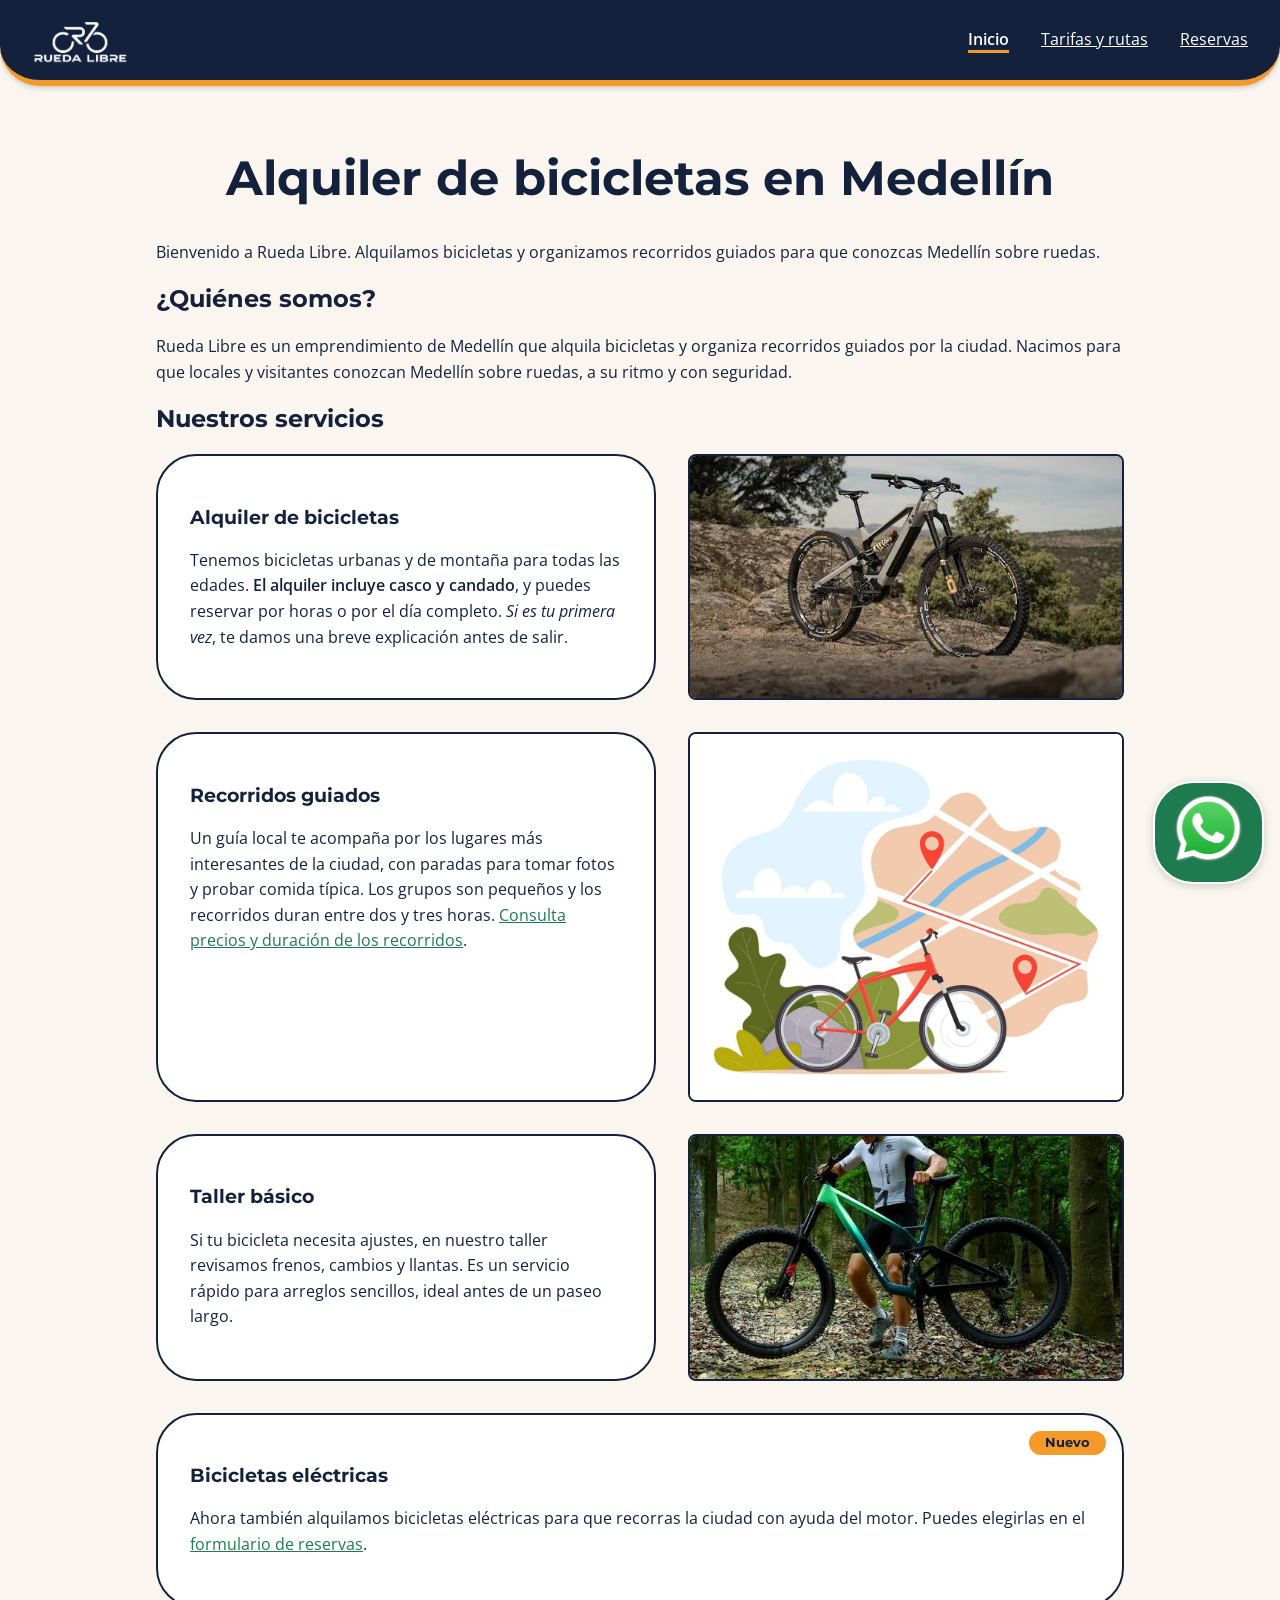
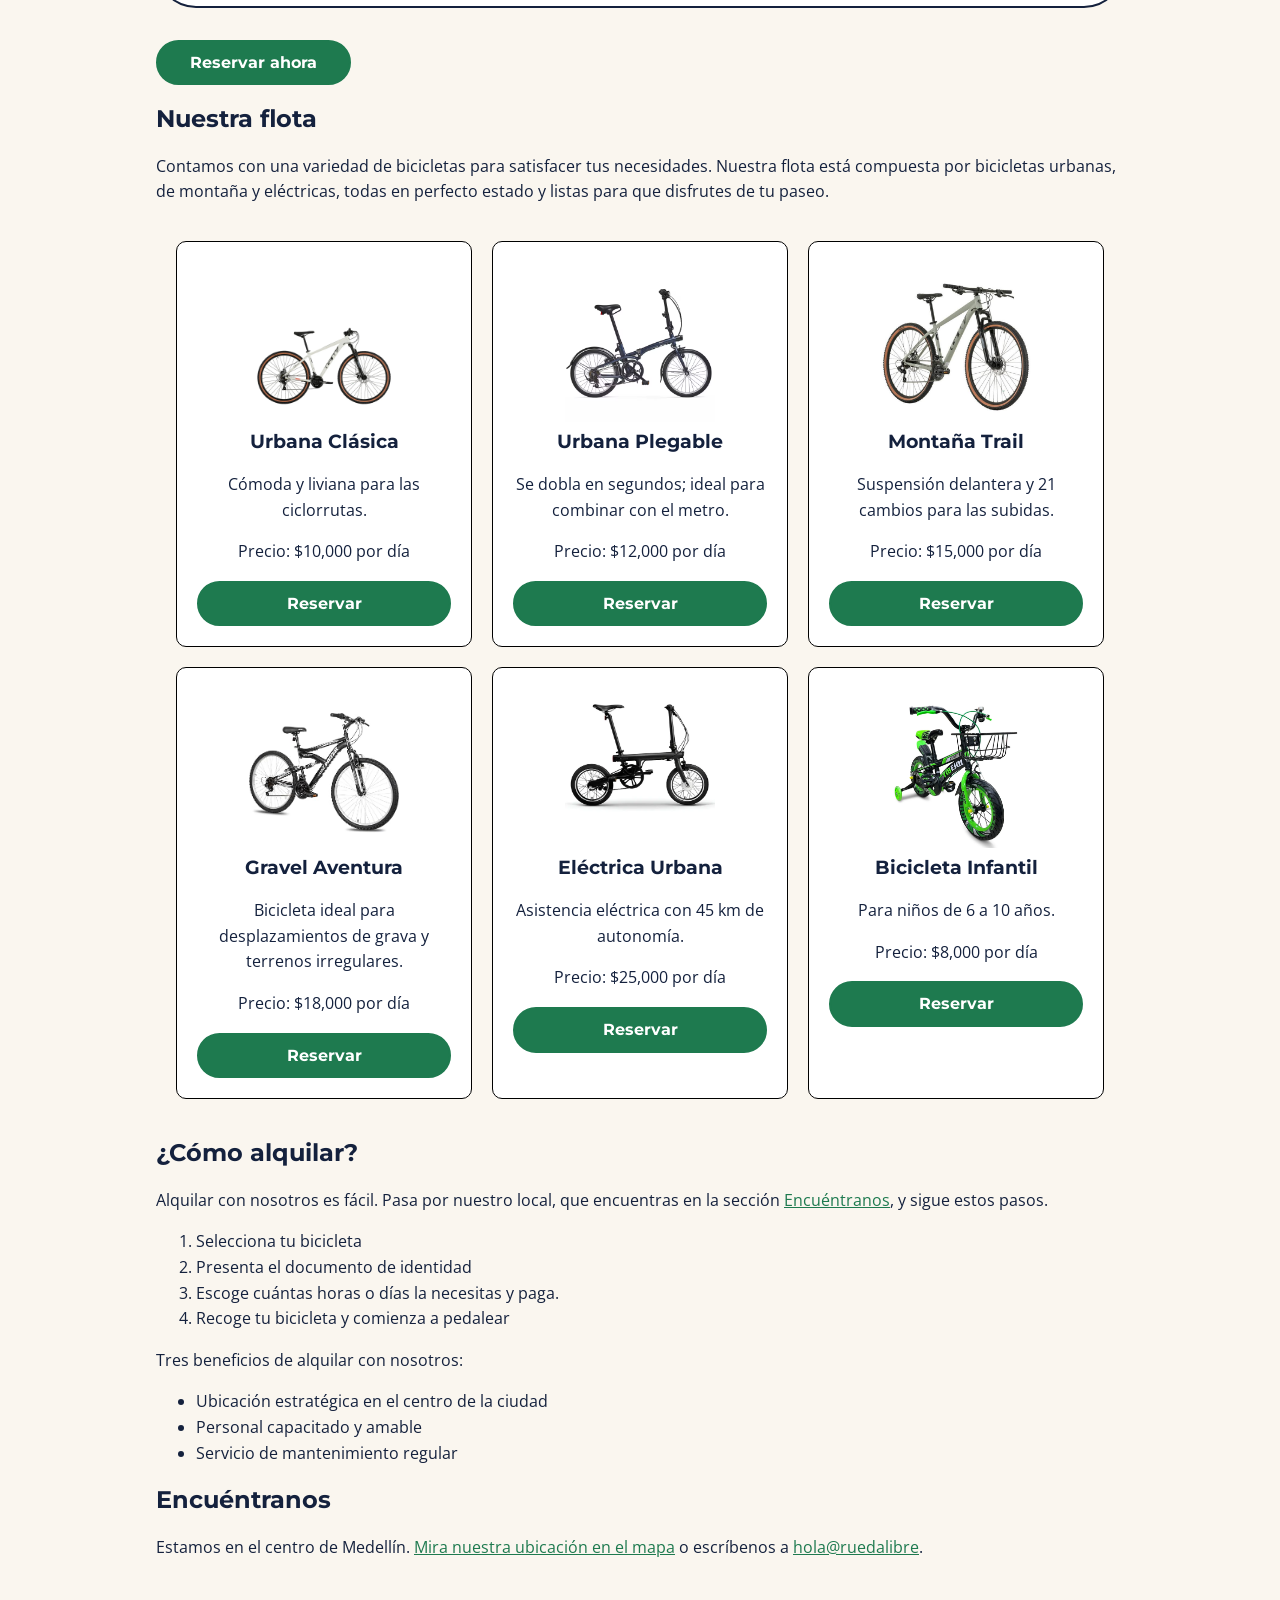
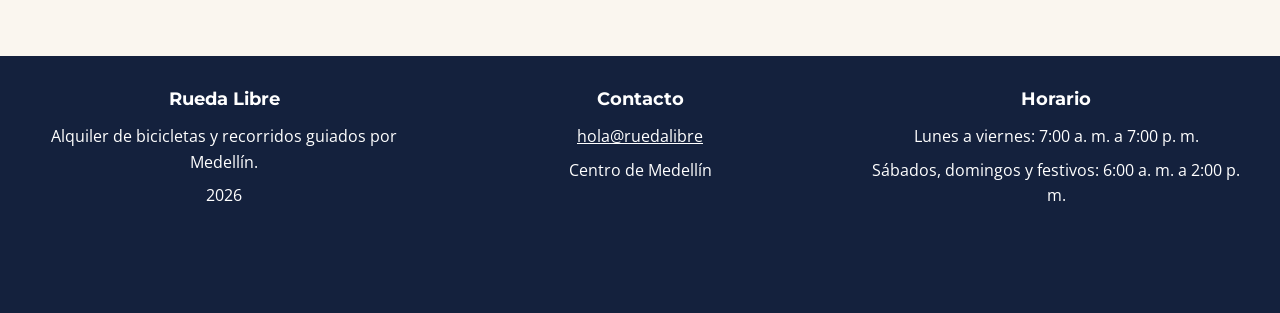
==== commit c626e58a: "Creacion del menú de la flota, descripcion y botón de reserva" ====
--- a/index.html
+++ b/index.html
@@ -4,21 +4,21 @@
 <meta charset="UTF-8">
 <meta name="viewport" content="width=device-width, initial-scale=1.0">
 <meta name="description" content="Rueda Libre: alquiler de bicicletas y recorridos guiados por Medellín.">
-<title>Rueda Libre | Alquiler de bicicletas en Medellín</title>
+<title>Rueda Libre - Alquiler de bicicletas en Medellín</title>
 <link rel="preconnect" href="https://fonts.googleapis.com">
 <link rel="preconnect" href="https://fonts.gstatic.com" crossorigin>
 <link href="https://fonts.googleapis.com/css2?family=Montserrat:wght@700&family=Open+Sans:wght@400;600&display=swap" rel="stylesheet">
 <link rel="stylesheet" href="css/estilos.css">
 </head>
+
+
 <body>
 <a href="#contenido" class="saltar-contenido">Saltar al contenido</a>
- 
-<div class="recuadro">
-  <p>Rueda Libre</p>
-</div>
- 
+
 <header>
-  <img src="img/logo.png" alt="Logo de Rueda Libre" width="150">
+ <a class="marca" href="index.html">
+    <img src="img/logo.png" alt="" width="150">
+  </a>
   <nav>
     <ul>
       <li><a href="index.html" aria-current="page">Inicio</a></li>
@@ -81,7 +81,78 @@
     <p><a href="paginas/reservas.html" class="btn-reserva">Reservar ahora</a></p>
   </section>
  
-  <section>
+<section id = "flota">
+  <h2>Nuestra flota</h2>
+  <p>Contamos con una variedad de bicicletas para satisfacer tus necesidades. Nuestra flota está compuesta por bicicletas urbanas, de montaña y eléctricas, todas en perfecto estado y listas para que disfrutes de tu paseo.</p>
+  <div class="cuadricula-flotas"></div>
+</section>
+
+<section>
+<div class = "contenedor-flota">
+ <div class = "cuadro-flota">
+    <div class = "imagen-bici">
+      <img src = "img/urbana.png" alt = "Bicileta Urbana" WIdth = "150">
+    </div>
+    <h3>Urbana Clásica</h3>
+    <p class = "Descripcion">Cómoda y liviana para las ciclorrutas.</p>
+    <p class = "Precio">Precio: $10,000 por día</p>
+    <a href = "paginas/reservas.html" class = "btn-reserva">Reservar</a>
+  </div>
+
+  <div class = "cuadro-flota">
+    <div class = "imagen-bici">
+      <img src = "img/plegable.png" alt = "Bicileta Urbana" WIdth = "150">
+    </div>
+    <h3>Urbana Plegable</h3>
+    <p class = "Descripcion">Se dobla en segundos; ideal para combinar con el metro.</p>
+    <p class = "Precio">Precio: $12,000 por día</p>
+    <a href = "paginas/reservas.html" class = "btn-reserva">Reservar</a>
+  </div>
+
+  <div class = "cuadro-flota">
+    <div class = "imagen-bici">
+      <img src = "img/montaña2.png" alt = "Bicileta Urbana" WIdth = "150">
+    </div>
+    <h3>Montaña Trail</h3>
+    <p class = "Descripcion">Suspensión delantera y 21 cambios para las subidas.</p>
+    <p class = "Precio">Precio: $15,000 por día</p>
+    <a href = "paginas/reservas.html" class = "btn-reserva">Reservar</a>
+  </div>
+
+  <div class = "cuadro-flota">
+    <div class = "imagen-bici">
+      <img src = "img/aventura.png" alt = "Bicileta Urbana" WIdth = "150">
+    </div>
+    <h3>Gravel Aventura</h3>
+    <p class = "Descripcion">Bicicleta ideal para desplazamientos de grava y terrenos irregulares.</p>
+    <p class = "Precio">Precio: $18,000 por día</p>
+    <a href = "paginas/reservas.html" class = "btn-reserva">Reservar</a>
+  </div>
+
+  <div class = "cuadro-flota">
+    <div class = "imagen-bici">
+      <img src = "img/electrica.png" alt = "Bicileta Urbana" WIdth = "150">
+    </div>
+    <h3>Eléctrica Urbana</h3>
+    <p class = "Descripcion">Asistencia eléctrica con 45 km de autonomía.</p>
+    <p class = "Precio">Precio: $25,000 por día</p>
+    <a href = "paginas/reservas.html" class = "btn-reserva">Reservar</a>
+  </div>
+
+  <div class = "cuadro-flota">
+    <div class = "imagen-bici">
+      <img src = "img/infantil.png" alt = "Bicileta Urbana" WIdth = "150">
+    </div>
+    <h3>Bicicleta Infantil</h3>
+    <p class = "Descripcion">Para niños de 6 a 10 años.</p>
+    <p class = "Precio">Precio: $8,000 por día</p>
+    <a href = "paginas/reservas.html" class = "btn-reserva">Reservar</a>
+  </div>
+</div>
+</section>
+
+
+<section>
     <h2>¿Cómo alquilar?</h2>
     <p>Alquilar con nosotros es fácil. Pasa por nuestro local, que encuentras en la sección <a href="#encuentranos">Encuéntranos</a>, y sigue estos pasos.</p>
     <ol>
@@ -100,16 +171,30 @@
  
   <section>
     <h2 id="encuentranos">Encuéntranos</h2>
-    <p>Estamos en el centro de Medellín. <a href="https://www.google.com/maps/search/?api=1&query=Centro+de+Medellin" target="_blank" rel="noopener">Ver nuestra ubicación en el mapa (se abre en otra pestaña)</a> o escríbenos a <a href="mailto:hola@ruedalibre">hola@ruedalibre.</a>.</p>
+    <p>Estamos en el centro de Medellín. <a href="https://www.google.com/maps/search/?api=1&query=Centro+de+Medellin" target="_blank" rel="noopener">Mira nuestra ubicación en el mapa</a> o escríbenos a <a href="mailto:hola@ruedalibre">hola@ruedalibre</a>.</p>
   </section>
 </main>
  
 <footer>
-  <p>Rueda Libre · <a href="mailto:hola@ruedalibre">hola@ruedalibre</a> · 2026</p>
+  <div class="pie-bloque">
+    <h2>Rueda Libre</h2>
+    <p>Alquiler de bicicletas y recorridos guiados por Medellín.</p>
+    <p>2026</p>
+  </div>
+  <div class="pie-bloque">
+    <h2>Contacto</h2>
+    <p><a href="mailto:hola@ruedalibre">hola@ruedalibre</a></p>
+    <p>Centro de Medellín</p>
+  </div>
+  <div class="pie-bloque">
+    <h2>Horario</h2>
+    <p>Lunes a viernes: 7:00 a. m. a 7:00 p. m.</p>
+    <p>Sábados, domingos y festivos: 6:00 a. m. a 2:00 p. m.</p>
+  </div>
 </footer>
  
 <a class="whatsapp" href="https://wa.me/573000000000" target="_blank" rel="noopener noreferrer">
-     <img src="img/whats.png" alt="Link al contacto de WhatsApp" width="85"/>
+     <img src="img/whats.png" alt="Link al contacto de WhatsApp" width="75"/>
 </a>
 </body>
 </html>
--- a/css/estilos.css
+++ b/css/estilos.css
@@ -15,7 +15,6 @@
   --espacio-m: 1rem;
   --espacio-l: 2rem;
   --espacio-xl: 3rem;
-
   --radio-s: 8px;
   --radio-m: 12px;
   --radio-l: 40px;
@@ -125,7 +124,66 @@
   justify-content: center;
   gap: var(--espacio-m) var(--espacio-l);
 }
-
+header {
+  position: sticky;
+  top: 0;
+  z-index: 1000;
+  display: flex;
+  flex-direction: row;
+  flex-wrap: wrap;
+  justify-content: space-between;
+  align-items: center;
+  gap: var(--espacio-m) var(--espacio-l);
+  padding: var(--espacio-m) var(--espacio-l);
+  background-color: var(--color-azul);
+  color: var(--color-blanco);
+  border-bottom: 6px solid var(--color-naranja);
+  border-radius: 0 0 var(--radio-l) var(--radio-l);
+  box-shadow: 0 2px 5px var(--sombra);
+}
+
+.marca {
+  display: flex;
+  align-items: center;
+  gap: var(--espacio-m);
+  font-family: var(--fuente-titulos);
+  font-size: 1.5rem;
+  font-weight: 700;
+  text-decoration: none;
+}
+
+.marca img {
+  display: block;
+  width: auto;
+  height: 48px;
+}
+
+header a,
+footer a {
+  color: var(--color-blanco);
+}
+
+header a:focus-visible,
+footer a:focus-visible {
+  outline-color: var(--color-blanco);
+}
+
+nav ul {
+  display: flex;
+  flex-wrap: wrap;
+  justify-content: flex-end;
+  align-items: center;
+  gap: var(--espacio-s) var(--espacio-l);
+  margin: 0;
+  padding: 0;
+  list-style: none;
+}
+
+nav a[aria-current="page"] {
+  font-weight: 600;
+  text-decoration: none;
+  border-bottom: 3px solid var(--color-naranja);
+}
 header img {
   display: block;
   width: auto;
@@ -267,16 +325,37 @@
   border-bottom: none;
 }
 
-/* --- Pie de página --- */
 footer {
   margin-top: var(--espacio-xl);
   padding: var(--espacio-l) var(--espacio-l) 6rem;
   text-align: center;
   background-color: var(--color-azul);
   color: var(--color-blanco);
+  display: flex;
+  justify-content: space-between;
+  align-items: flex-start;
 }
 
 .whatsapp {
+
+.whatsapp:focus-visible {
+  outline: 3px solid var(--color-naranja);
+  outline-offset: 3px;
+}
+
+fieldset {
+  margin: 0 0 var(--espacio-l);
+  padding: var(--espacio-m) var(--espacio-l);
+  background-color: var(--color-blanco);
+  border: 2px solid var(--color-azul);
+  border-radius: var(--radio-m);
+}
+
+legend {
+  padding: 0 var(--espacio-s);
+  font-family: var(--fuente-titulos);
+  font-weight: 700;
+}
   position: fixed;
   right: var(--espacio-m);
   bottom: var(--espacio-m);
@@ -369,6 +448,32 @@
   margin: 0 0 var(--espacio-s);
 }
 
+footer {
+  display: flex;
+  flex-direction: row;
+  flex-wrap: wrap;
+  justify-content: space-between;
+  align-items: flex-start;
+  gap: var(--espacio-l);
+  margin-top: var(--espacio-xl);
+  padding: var(--espacio-l) var(--espacio-l) 6rem;
+  background-color: var(--color-azul);
+  color: var(--color-blanco);
+}
+
+.pie-bloque {
+  flex: 1 1 14rem;
+}
+
+.pie-bloque h2 {
+  margin-top: 0;
+  font-size: 1.1rem;
+}
+
+.pie-bloque p {
+  margin: 0 0 var(--espacio-s);
+}
+
 @media (max-width: 768px) {
   h1 {
     font-size: 2rem;
@@ -390,4 +495,35 @@
   fieldset {
     padding: var(--espacio-m);
   }
+}
+
+.contenedor-flota {
+  display: grid;
+  grid-template-columns: 1fr 1fr 1fr;
+  flex-wrap: wrap;
+  padding: 20px;
+  gap: 20px;
+  border: 60px;
+  border-radius: 50px;
+  margin: 0 auto;
+
+.cuadro-flota{
+  background-color: #FFFFFF;
+  border: 1px solid #000000;
+  border-radius: 10px;
+  padding: 20px;
+  text-align: center;
+}
+
+.imagen-bici{
+  height: 150px;
+  padding: 10px;
+}
+
+.btn-reserva {
+  display: flex;
+  justify-content: center;
+  cursor: pointer;
+  display: grid;
+}
 }
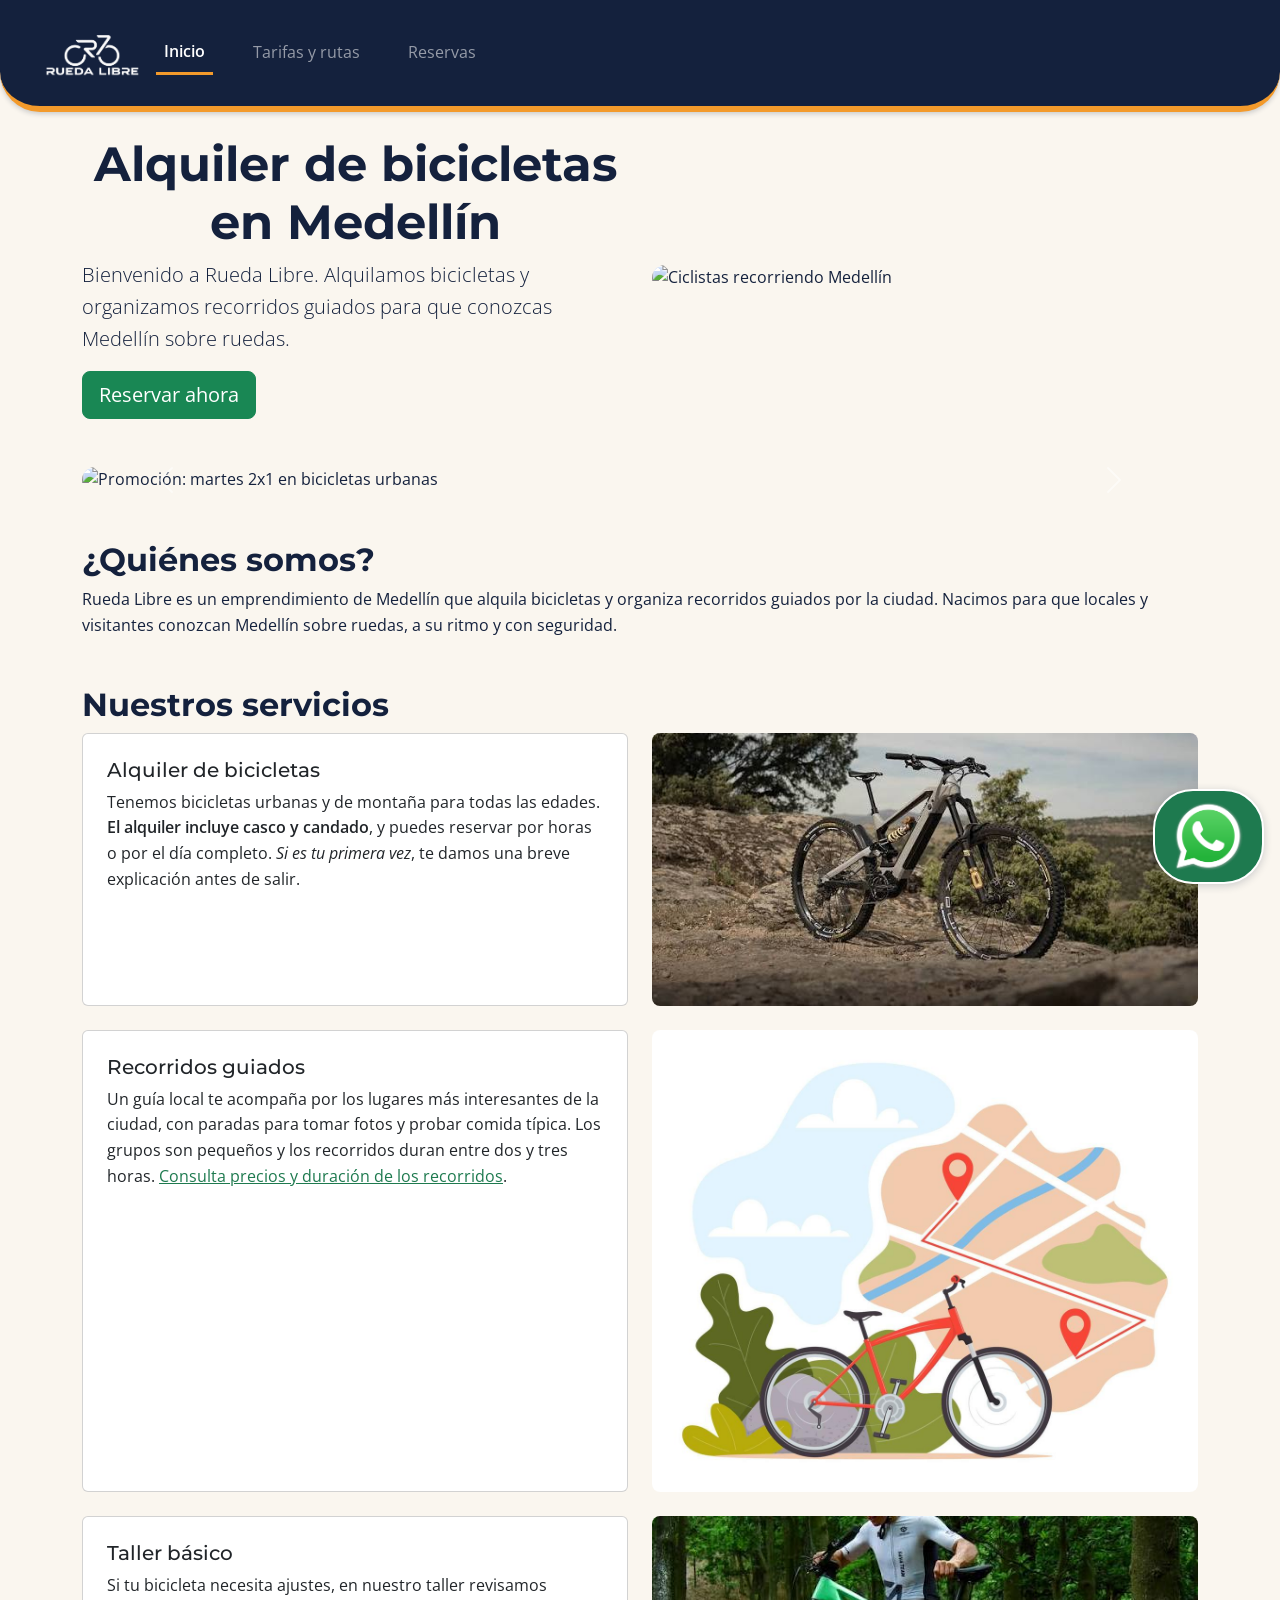
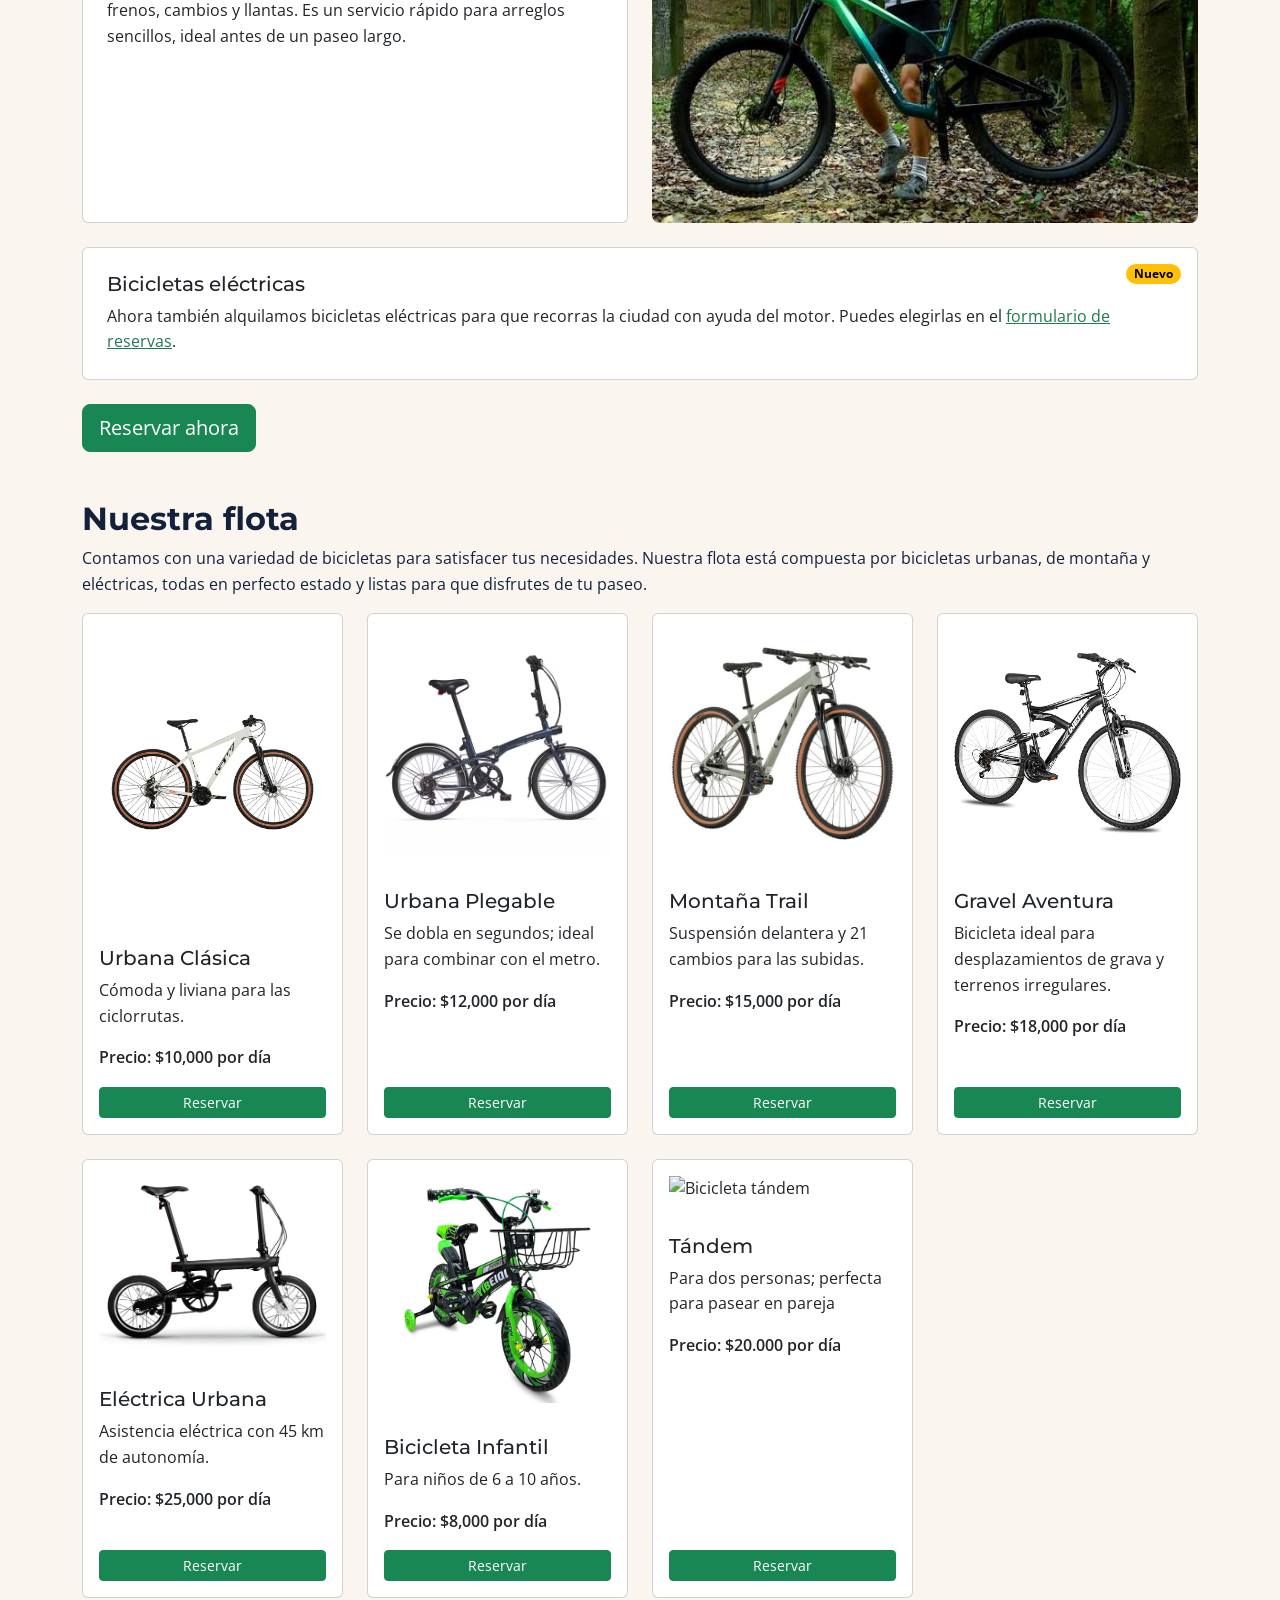
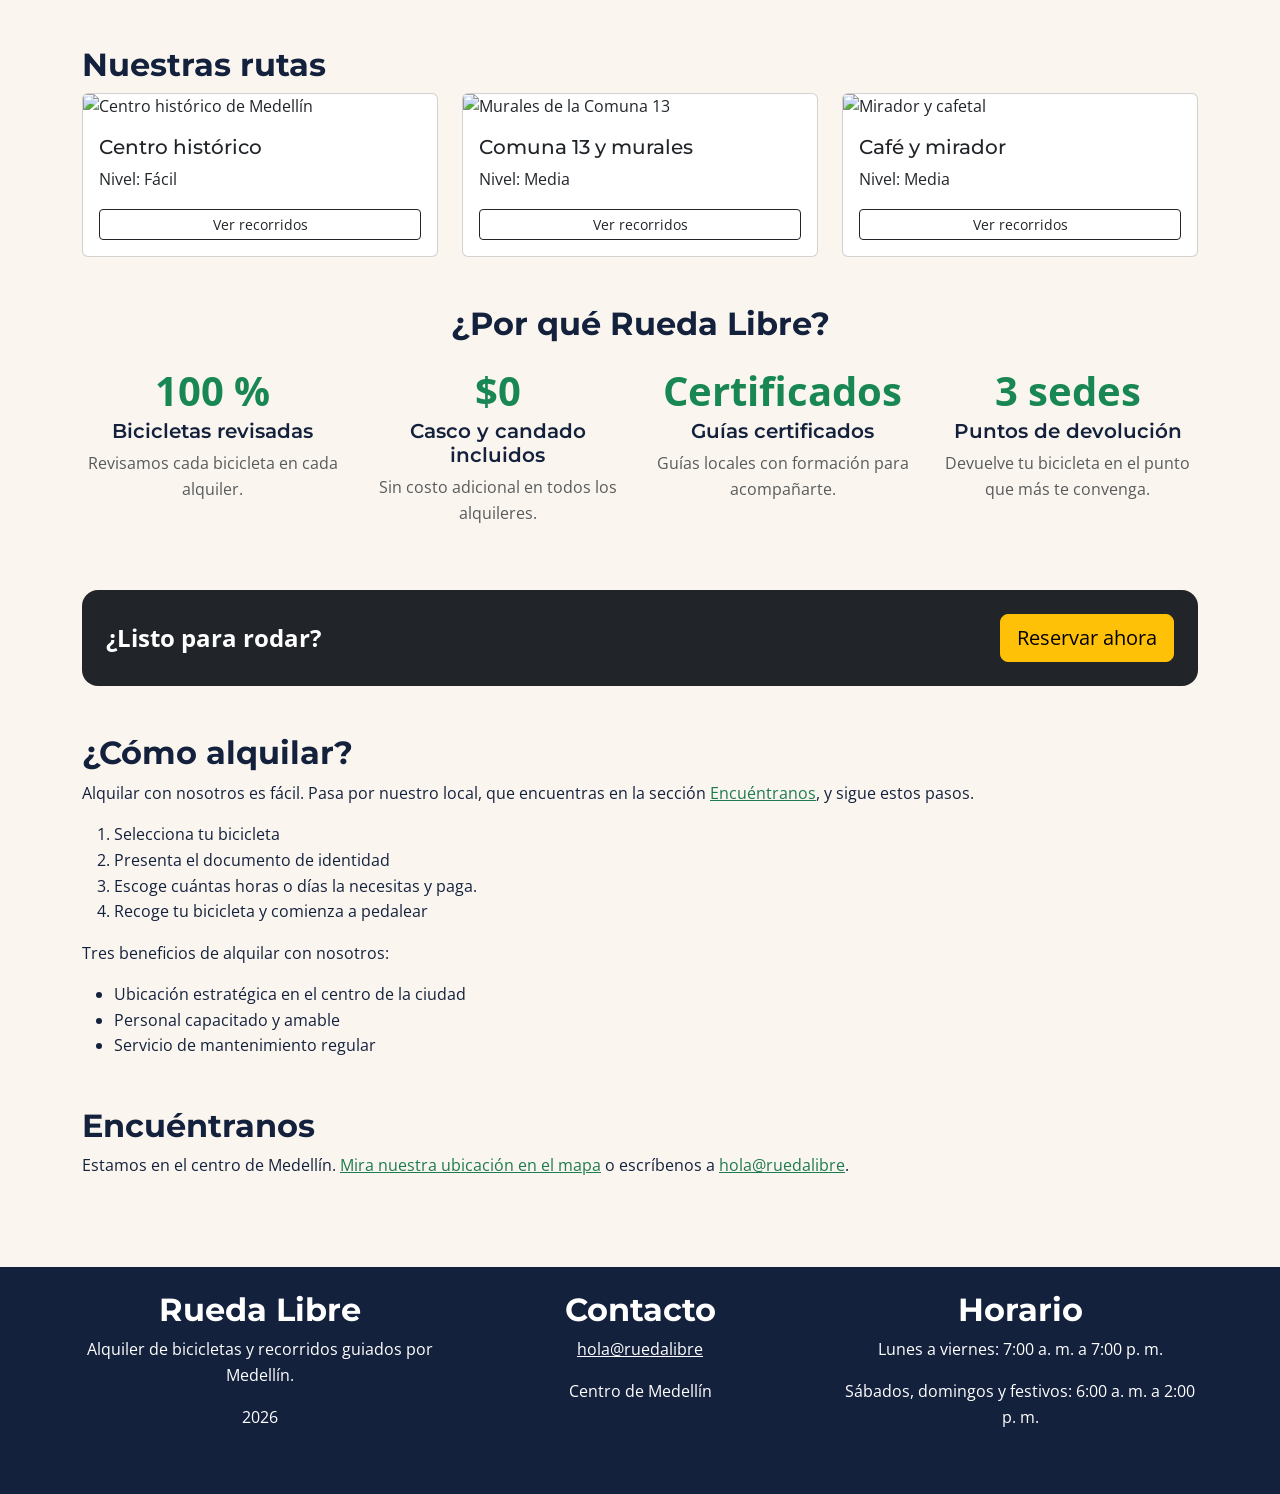
==== commit 769a49fd: "Refactor index.html for improved structure and styling" ====
--- a/index.html
+++ b/index.html
@@ -8,151 +8,287 @@
 <link rel="preconnect" href="https://fonts.googleapis.com">
 <link rel="preconnect" href="https://fonts.gstatic.com" crossorigin>
 <link href="https://fonts.googleapis.com/css2?family=Montserrat:wght@700&family=Open+Sans:wght@400;600&display=swap" rel="stylesheet">
+<link href="https://cdn.jsdelivr.net/npm/bootstrap@5.3.3/dist/css/bootstrap.min.css" rel="stylesheet">
 <link rel="stylesheet" href="css/estilos.css">
 </head>
 
-
 <body>
 <a href="#contenido" class="saltar-contenido">Saltar al contenido</a>
 
-<header>
- <a class="marca" href="index.html">
-    <img src="img/logo.png" alt="" width="150">
-  </a>
-  <nav>
-    <ul>
-      <li><a href="index.html" aria-current="page">Inicio</a></li>
-      <li><a href="paginas/tarifas.html">Tarifas y rutas</a></li>
-      <li><a href="paginas/reservas.html">Reservas</a></li>
-    </ul>
+<header class="sticky-top">
+  <nav class="navbar navbar-expand-lg navbar-dark">
+    <div class="container">
+      <a class="navbar-brand" href="index.html">
+        <img src="img/logo.png" alt="Rueda Libre" width="150">
+      </a>
+      <button class="navbar-toggler" type="button" data-bs-toggle="collapse" data-bs-target="#menu-principal" aria-controls="menu-principal" aria-expanded="false" aria-label="Abrir menú de navegación">
+        <span class="navbar-toggler-icon"></span>
+      </button>
+      <div class="collapse navbar-collapse" id="menu-principal">
+        <ul class="navbar-nav ms-auto">
+          <li class="nav-item"><a class="nav-link active" aria-current="page" href="index.html">Inicio</a></li>
+          <li class="nav-item"><a class="nav-link" href="paginas/tarifas.html">Tarifas y rutas</a></li>
+          <li class="nav-item"><a class="nav-link" href="paginas/reservas.html">Reservas</a></li>
+        </ul>
+      </div>
+    </div>
   </nav>
 </header>
- 
-<main id="contenido">
-  <h1>Alquiler de bicicletas en Medellín</h1>
-  <p>Bienvenido a Rueda Libre. Alquilamos bicicletas y organizamos recorridos guiados para que conozcas Medellín sobre ruedas.</p>
- 
-  <section>
+
+<main id="contenido" class="container py-4">
+  <section class="row g-4 align-items-center mb-5">
+    <div class="col-md-6">
+      <h1>Alquiler de bicicletas en Medellín</h1>
+      <p class="lead">Bienvenido a Rueda Libre. Alquilamos bicicletas y organizamos recorridos guiados para que conozcas Medellín sobre ruedas.</p>
+      <a href="paginas/reservas.html" class="btn btn-success btn-lg">Reservar ahora</a>
+    </div>
+    <div class="col-md-6">
+      <img src="img/portada.png" alt="Ciclistas recorriendo Medellín" class="img-fluid rounded-4 w-100">
+    </div>
+  </section>
+
+  <section class="mb-5">
+    <h2 class="visually-hidden">Promociones del mes</h2>
+    <div id="promociones" class="carousel slide" data-bs-ride="carousel">
+      <div class="carousel-inner rounded-4">
+        <div class="carousel-item active">
+          <img src="img/promo-urbanas.png" class="d-block w-100" alt="Promoción: martes 2x1 en bicicletas urbanas">
+        </div>
+        <div class="carousel-item">
+          <img src="img/promo-electricas.png" class="d-block w-100" alt="Promoción: 20 % de descuento en eléctricas de lunes a jueves">
+        </div>
+        <div class="carousel-item">
+          <img src="img/promo-cumple.png" class="d-block w-100" alt="Promoción: si cumples años, el recorrido guiado es gratis">
+        </div>
+      </div>
+      <button class="carousel-control-prev" type="button" data-bs-target="#promociones" data-bs-slide="prev">
+        <span class="carousel-control-prev-icon" aria-hidden="true"></span>
+        <span class="visually-hidden">Promoción anterior</span>
+      </button>
+      <button class="carousel-control-next" type="button" data-bs-target="#promociones" data-bs-slide="next">
+        <span class="carousel-control-next-icon" aria-hidden="true"></span>
+        <span class="visually-hidden">Promoción siguiente</span>
+      </button>
+    </div>
+  </section>
+
+  <section class="mb-5">
     <h2>¿Quiénes somos?</h2>
     <p>Rueda Libre es un emprendimiento de Medellín que alquila bicicletas y organiza recorridos guiados por la ciudad. Nacimos para que locales y visitantes conozcan Medellín sobre ruedas, a su ritmo y con seguridad.</p>
   </section>
- 
-  <section>
+
+  <section class="mb-5">
     <h2>Nuestros servicios</h2>
- 
-    <div class="contenedor-columnas">
-      <article class="cuadro-texto">
-        <h3>Alquiler de bicicletas</h3>
-        <p>Tenemos bicicletas urbanas y de montaña para todas las edades. <strong>El alquiler incluye casco y candado</strong>, y puedes reservar por horas o por el día completo. <em>Si es tu primera vez</em>, te damos una breve explicación antes de salir.</p>
-      </article>
-      <div class="cuadro-imagen">
-        <img src="img/ruta.png" alt="Bicicleta de referencia">
-      </div>
-    </div>
- 
-    <div class="contenedor-columnas">
-      <article class="cuadro-texto">
-        <h3>Recorridos guiados</h3>
-        <p>Un guía local te acompaña por los lugares más interesantes de la ciudad, con paradas para tomar fotos y probar comida típica. Los grupos son pequeños y los recorridos duran entre dos y tres horas. <a href="paginas/tarifas.html#recorridos">Consulta precios y duración de los recorridos</a>.</p>
-      </article>
-      <div class="cuadro-imagen">
-        <img src="img/recorrido.png" alt="Bicicleta de referencia">
-      </div>
-    </div>
- 
-    <div class="contenedor-columnas">
-      <article class="cuadro-texto">
-        <h3>Taller básico</h3>
-        <p>Si tu bicicleta necesita ajustes, en nuestro taller revisamos frenos, cambios y llantas. Es un servicio rápido para arreglos sencillos, ideal antes de un paseo largo.</p>
-      </article>
-      <div class="cuadro-imagen">
-        <img src="img/montaña.png" alt="Bicicleta de referencia">
-      </div>
-    </div>
- 
-    <div class="contenedor-columnas">
-      <article class="cuadro-texto">
-        <span class="etiqueta-nuevo">Nuevo</span>
-        <h3>Bicicletas eléctricas</h3>
-        <p>Ahora también alquilamos bicicletas eléctricas para que recorras la ciudad con ayuda del motor. Puedes elegirlas en el <a href="paginas/reservas.html">formulario de reservas</a>.</p>
-      </article>
-    </div>
- 
-    <p><a href="paginas/reservas.html" class="btn-reserva">Reservar ahora</a></p>
-  </section>
- 
-<section id = "flota">
-  <h2>Nuestra flota</h2>
-  <p>Contamos con una variedad de bicicletas para satisfacer tus necesidades. Nuestra flota está compuesta por bicicletas urbanas, de montaña y eléctricas, todas en perfecto estado y listas para que disfrutes de tu paseo.</p>
-  <div class="cuadricula-flotas"></div>
-</section>
-
-<section>
-<div class = "contenedor-flota">
- <div class = "cuadro-flota">
-    <div class = "imagen-bici">
-      <img src = "img/urbana.png" alt = "Bicileta Urbana" WIdth = "150">
-    </div>
-    <h3>Urbana Clásica</h3>
-    <p class = "Descripcion">Cómoda y liviana para las ciclorrutas.</p>
-    <p class = "Precio">Precio: $10,000 por día</p>
-    <a href = "paginas/reservas.html" class = "btn-reserva">Reservar</a>
-  </div>
-
-  <div class = "cuadro-flota">
-    <div class = "imagen-bici">
-      <img src = "img/plegable.png" alt = "Bicileta Urbana" WIdth = "150">
-    </div>
-    <h3>Urbana Plegable</h3>
-    <p class = "Descripcion">Se dobla en segundos; ideal para combinar con el metro.</p>
-    <p class = "Precio">Precio: $12,000 por día</p>
-    <a href = "paginas/reservas.html" class = "btn-reserva">Reservar</a>
-  </div>
-
-  <div class = "cuadro-flota">
-    <div class = "imagen-bici">
-      <img src = "img/montaña2.png" alt = "Bicileta Urbana" WIdth = "150">
-    </div>
-    <h3>Montaña Trail</h3>
-    <p class = "Descripcion">Suspensión delantera y 21 cambios para las subidas.</p>
-    <p class = "Precio">Precio: $15,000 por día</p>
-    <a href = "paginas/reservas.html" class = "btn-reserva">Reservar</a>
-  </div>
-
-  <div class = "cuadro-flota">
-    <div class = "imagen-bici">
-      <img src = "img/aventura.png" alt = "Bicileta Urbana" WIdth = "150">
-    </div>
-    <h3>Gravel Aventura</h3>
-    <p class = "Descripcion">Bicicleta ideal para desplazamientos de grava y terrenos irregulares.</p>
-    <p class = "Precio">Precio: $18,000 por día</p>
-    <a href = "paginas/reservas.html" class = "btn-reserva">Reservar</a>
-  </div>
-
-  <div class = "cuadro-flota">
-    <div class = "imagen-bici">
-      <img src = "img/electrica.png" alt = "Bicileta Urbana" WIdth = "150">
-    </div>
-    <h3>Eléctrica Urbana</h3>
-    <p class = "Descripcion">Asistencia eléctrica con 45 km de autonomía.</p>
-    <p class = "Precio">Precio: $25,000 por día</p>
-    <a href = "paginas/reservas.html" class = "btn-reserva">Reservar</a>
-  </div>
-
-  <div class = "cuadro-flota">
-    <div class = "imagen-bici">
-      <img src = "img/infantil.png" alt = "Bicileta Urbana" WIdth = "150">
-    </div>
-    <h3>Bicicleta Infantil</h3>
-    <p class = "Descripcion">Para niños de 6 a 10 años.</p>
-    <p class = "Precio">Precio: $8,000 por día</p>
-    <a href = "paginas/reservas.html" class = "btn-reserva">Reservar</a>
-  </div>
-</div>
-</section>
-
-
-<section>
+
+    <div class="row g-4 mb-4">
+      <div class="col-md-6">
+        <article class="card h-100">
+          <div class="card-body p-4">
+            <h3 class="card-title h5">Alquiler de bicicletas</h3>
+            <p class="card-text">Tenemos bicicletas urbanas y de montaña para todas las edades. <strong>El alquiler incluye casco y candado</strong>, y puedes reservar por horas o por el día completo. <em>Si es tu primera vez</em>, te damos una breve explicación antes de salir.</p>
+          </div>
+        </article>
+      </div>
+      <div class="col-md-6">
+        <img src="img/ruta.png" alt="Bicicleta de referencia" class="w-100 h-100 object-fit-cover rounded-3">
+      </div>
+    </div>
+
+    <div class="row g-4 mb-4">
+      <div class="col-md-6">
+        <article class="card h-100">
+          <div class="card-body p-4">
+            <h3 class="card-title h5">Recorridos guiados</h3>
+            <p class="card-text">Un guía local te acompaña por los lugares más interesantes de la ciudad, con paradas para tomar fotos y probar comida típica. Los grupos son pequeños y los recorridos duran entre dos y tres horas. <a href="paginas/tarifas.html#recorridos">Consulta precios y duración de los recorridos</a>.</p>
+          </div>
+        </article>
+      </div>
+      <div class="col-md-6">
+        <img src="img/recorrido.png" alt="Bicicleta de referencia" class="w-100 h-100 object-fit-cover rounded-3">
+      </div>
+    </div>
+
+    <div class="row g-4 mb-4">
+      <div class="col-md-6">
+        <article class="card h-100">
+          <div class="card-body p-4">
+            <h3 class="card-title h5">Taller básico</h3>
+            <p class="card-text">Si tu bicicleta necesita ajustes, en nuestro taller revisamos frenos, cambios y llantas. Es un servicio rápido para arreglos sencillos, ideal antes de un paseo largo.</p>
+          </div>
+        </article>
+      </div>
+      <div class="col-md-6">
+        <img src="img/montaña.png" alt="Bicicleta de referencia" class="w-100 h-100 object-fit-cover rounded-3">
+      </div>
+    </div>
+
+    <div class="row g-4 mb-4">
+      <div class="col-12">
+        <article class="card h-100">
+          <span class="badge rounded-pill text-bg-warning position-absolute top-0 end-0 m-3">Nuevo</span>
+          <div class="card-body p-4">
+            <h3 class="card-title h5">Bicicletas eléctricas</h3>
+            <p class="card-text">Ahora también alquilamos bicicletas eléctricas para que recorras la ciudad con ayuda del motor. Puedes elegirlas en el <a href="paginas/reservas.html">formulario de reservas</a>.</p>
+          </div>
+        </article>
+      </div>
+    </div>
+
+    <a href="paginas/reservas.html" class="btn btn-success btn-lg">Reservar ahora</a>
+  </section>
+
+  <section id="flota" class="mb-5">
+    <h2>Nuestra flota</h2>
+    <p>Contamos con una variedad de bicicletas para satisfacer tus necesidades. Nuestra flota está compuesta por bicicletas urbanas, de montaña y eléctricas, todas en perfecto estado y listas para que disfrutes de tu paseo.</p>
+    <div class="row g-4">
+      <div class="col-12 col-sm-6 col-lg-4 col-xl-3">
+        <article class="card h-100">
+          <img src="img/urbana.png" class="card-img-top p-3" alt="Bicicleta urbana clásica">
+          <div class="card-body d-flex flex-column">
+            <h3 class="card-title h5">Urbana Clásica</h3>
+            <p class="card-text">Cómoda y liviana para las ciclorrutas.</p>
+            <p class="card-text fw-semibold">Precio: $10,000 por día</p>
+            <a href="paginas/reservas.html" class="btn btn-success btn-sm mt-auto">Reservar</a>
+          </div>
+        </article>
+      </div>
+      <div class="col-12 col-sm-6 col-lg-4 col-xl-3">
+        <article class="card h-100">
+          <img src="img/plegable.png" class="card-img-top p-3" alt="Bicicleta urbana plegable">
+          <div class="card-body d-flex flex-column">
+            <h3 class="card-title h5">Urbana Plegable</h3>
+            <p class="card-text">Se dobla en segundos; ideal para combinar con el metro.</p>
+            <p class="card-text fw-semibold">Precio: $12,000 por día</p>
+            <a href="paginas/reservas.html" class="btn btn-success btn-sm mt-auto">Reservar</a>
+          </div>
+        </article>
+      </div>
+      <div class="col-12 col-sm-6 col-lg-4 col-xl-3">
+        <article class="card h-100">
+          <img src="img/montaña2.png" class="card-img-top p-3" alt="Bicicleta de montaña trail">
+          <div class="card-body d-flex flex-column">
+            <h3 class="card-title h5">Montaña Trail</h3>
+            <p class="card-text">Suspensión delantera y 21 cambios para las subidas.</p>
+            <p class="card-text fw-semibold">Precio: $15,000 por día</p>
+            <a href="paginas/reservas.html" class="btn btn-success btn-sm mt-auto">Reservar</a>
+          </div>
+        </article>
+      </div>
+      <div class="col-12 col-sm-6 col-lg-4 col-xl-3">
+        <article class="card h-100">
+          <img src="img/aventura.png" class="card-img-top p-3" alt="Bicicleta gravel aventura">
+          <div class="card-body d-flex flex-column">
+            <h3 class="card-title h5">Gravel Aventura</h3>
+            <p class="card-text">Bicicleta ideal para desplazamientos de grava y terrenos irregulares.</p>
+            <p class="card-text fw-semibold">Precio: $18,000 por día</p>
+            <a href="paginas/reservas.html" class="btn btn-success btn-sm mt-auto">Reservar</a>
+          </div>
+        </article>
+      </div>
+      <div class="col-12 col-sm-6 col-lg-4 col-xl-3">
+        <article class="card h-100">
+          <img src="img/electrica.png" class="card-img-top p-3" alt="Bicicleta eléctrica urbana">
+          <div class="card-body d-flex flex-column">
+            <h3 class="card-title h5">Eléctrica Urbana</h3>
+            <p class="card-text">Asistencia eléctrica con 45 km de autonomía.</p>
+            <p class="card-text fw-semibold">Precio: $25,000 por día</p>
+            <a href="paginas/reservas.html" class="btn btn-success btn-sm mt-auto">Reservar</a>
+          </div>
+        </article>
+      </div>
+      <div class="col-12 col-sm-6 col-lg-4 col-xl-3">
+        <article class="card h-100">
+          <img src="img/infantil.png" class="card-img-top p-3" alt="Bicicleta infantil">
+          <div class="card-body d-flex flex-column">
+            <h3 class="card-title h5">Bicicleta Infantil</h3>
+            <p class="card-text">Para niños de 6 a 10 años.</p>
+            <p class="card-text fw-semibold">Precio: $8,000 por día</p>
+            <a href="paginas/reservas.html" class="btn btn-success btn-sm mt-auto">Reservar</a>
+          </div>
+        </article>
+      </div>
+      <div class="col-12 col-sm-6 col-lg-4 col-xl-3">
+        <article class="card h-100">
+          <img src="img/tandem.png" class="card-img-top p-3" alt="Bicicleta tándem">
+          <div class="card-body d-flex flex-column">
+            <h3 class="card-title h5">Tándem</h3>
+            <p class="card-text">Para dos personas; perfecta para pasear en pareja</p>
+            <p class="card-text fw-semibold">Precio: $20.000 por día</p>
+            <a href="paginas/reservas.html" class="btn btn-success btn-sm mt-auto">Reservar</a>
+          </div>
+        </article>
+      </div>
+    </div>
+  </section>
+
+  <section class="mb-5">
+    <h2>Nuestras rutas</h2>
+    <div class="row g-4">
+      <div class="col-12 col-md-4">
+        <article class="card h-100">
+          <img src="img/ruta-centro.png" class="card-img-top" alt="Centro histórico de Medellín">
+          <div class="card-body d-flex flex-column">
+            <h3 class="card-title h5">Centro histórico</h3>
+            <p class="card-text">Nivel: Fácil</p>
+            <a href="paginas/tarifas.html#recorridos" class="btn btn-outline-dark btn-sm mt-auto">Ver recorridos</a>
+          </div>
+        </article>
+      </div>
+      <div class="col-12 col-md-4">
+        <article class="card h-100">
+          <img src="img/ruta-comuna13.png" class="card-img-top" alt="Murales de la Comuna 13">
+          <div class="card-body d-flex flex-column">
+            <h3 class="card-title h5">Comuna 13 y murales</h3>
+            <p class="card-text">Nivel: Media</p>
+            <a href="paginas/tarifas.html#recorridos" class="btn btn-outline-dark btn-sm mt-auto">Ver recorridos</a>
+          </div>
+        </article>
+      </div>
+      <div class="col-12 col-md-4">
+        <article class="card h-100">
+          <img src="img/ruta-cafe.png" class="card-img-top" alt="Mirador y cafetal">
+          <div class="card-body d-flex flex-column">
+            <h3 class="card-title h5">Café y mirador</h3>
+            <p class="card-text">Nivel: Media</p>
+            <a href="paginas/tarifas.html#recorridos" class="btn btn-outline-dark btn-sm mt-auto">Ver recorridos</a>
+          </div>
+        </article>
+      </div>
+    </div>
+  </section>
+
+  <section class="mb-5">
+    <h2 class="text-center mb-4">¿Por qué Rueda Libre?</h2>
+    <div class="row g-4">
+      <div class="col-12 col-sm-6 col-lg-3 text-center">
+        <p class="display-6 fw-bold text-success mb-1">100 %</p>
+        <h3 class="h5 fw-semibold">Bicicletas revisadas</h3>
+        <p class="text-body-secondary">Revisamos cada bicicleta en cada alquiler.</p>
+      </div>
+      <div class="col-12 col-sm-6 col-lg-3 text-center">
+        <p class="display-6 fw-bold text-success mb-1">$0</p>
+        <h3 class="h5 fw-semibold">Casco y candado incluidos</h3>
+        <p class="text-body-secondary">Sin costo adicional en todos los alquileres.</p>
+      </div>
+      <div class="col-12 col-sm-6 col-lg-3 text-center">
+        <p class="display-6 fw-bold text-success mb-1">Certificados</p>
+        <h3 class="h5 fw-semibold">Guías certificados</h3>
+        <p class="text-body-secondary">Guías locales con formación para acompañarte.</p>
+      </div>
+      <div class="col-12 col-sm-6 col-lg-3 text-center">
+        <p class="display-6 fw-bold text-success mb-1">3 sedes</p>
+        <h3 class="h5 fw-semibold">Puntos de devolución</h3>
+        <p class="text-body-secondary">Devuelve tu bicicleta en el punto que más te convenga.</p>
+      </div>
+    </div>
+    <div class="bg-dark text-white rounded-4 p-4 mt-5 d-flex flex-column flex-md-row align-items-center justify-content-md-between gap-3">
+      <p class="fs-4 fw-bold mb-0">¿Listo para rodar?</p>
+      <img src="img/ciclista.png" alt="" class="d-none d-md-block" width="80">
+      <a href="paginas/reservas.html" class="btn btn-warning btn-lg">Reservar ahora</a>
+    </div>
+  </section>
+
+  <section class="mb-5">
     <h2>¿Cómo alquilar?</h2>
     <p>Alquilar con nosotros es fácil. Pasa por nuestro local, que encuentras en la sección <a href="#encuentranos">Encuéntranos</a>, y sigue estos pasos.</p>
     <ol>
@@ -168,34 +304,39 @@
       <li>Servicio de mantenimiento regular</li>
     </ul>
   </section>
- 
+
   <section>
     <h2 id="encuentranos">Encuéntranos</h2>
     <p>Estamos en el centro de Medellín. <a href="https://www.google.com/maps/search/?api=1&query=Centro+de+Medellin" target="_blank" rel="noopener">Mira nuestra ubicación en el mapa</a> o escríbenos a <a href="mailto:hola@ruedalibre">hola@ruedalibre</a>.</p>
   </section>
 </main>
- 
-<footer>
-  <div class="pie-bloque">
-    <h2>Rueda Libre</h2>
-    <p>Alquiler de bicicletas y recorridos guiados por Medellín.</p>
-    <p>2026</p>
-  </div>
-  <div class="pie-bloque">
-    <h2>Contacto</h2>
-    <p><a href="mailto:hola@ruedalibre">hola@ruedalibre</a></p>
-    <p>Centro de Medellín</p>
-  </div>
-  <div class="pie-bloque">
-    <h2>Horario</h2>
-    <p>Lunes a viernes: 7:00 a. m. a 7:00 p. m.</p>
-    <p>Sábados, domingos y festivos: 6:00 a. m. a 2:00 p. m.</p>
+
+<footer class="mt-5 pt-4 pb-5">
+  <div class="container">
+    <div class="row g-4">
+      <div class="col-12 col-md-4">
+        <h2>Rueda Libre</h2>
+        <p>Alquiler de bicicletas y recorridos guiados por Medellín.</p>
+        <p>2026</p>
+      </div>
+      <div class="col-12 col-md-4">
+        <h2>Contacto</h2>
+        <p><a href="mailto:hola@ruedalibre">hola@ruedalibre</a></p>
+        <p>Centro de Medellín</p>
+      </div>
+      <div class="col-12 col-md-4">
+        <h2>Horario</h2>
+        <p>Lunes a viernes: 7:00 a. m. a 7:00 p. m.</p>
+        <p>Sábados, domingos y festivos: 6:00 a. m. a 2:00 p. m.</p>
+      </div>
+    </div>
   </div>
 </footer>
- 
+
 <a class="whatsapp" href="https://wa.me/573000000000" target="_blank" rel="noopener noreferrer">
-     <img src="img/whats.png" alt="Link al contacto de WhatsApp" width="75"/>
+  <img src="img/whats.png" alt="Link al contacto de WhatsApp" width="75">
 </a>
+
+<script src="https://cdn.jsdelivr.net/npm/bootstrap@5.3.3/dist/js/bootstrap.bundle.min.js"></script>
 </body>
 </html>
- 
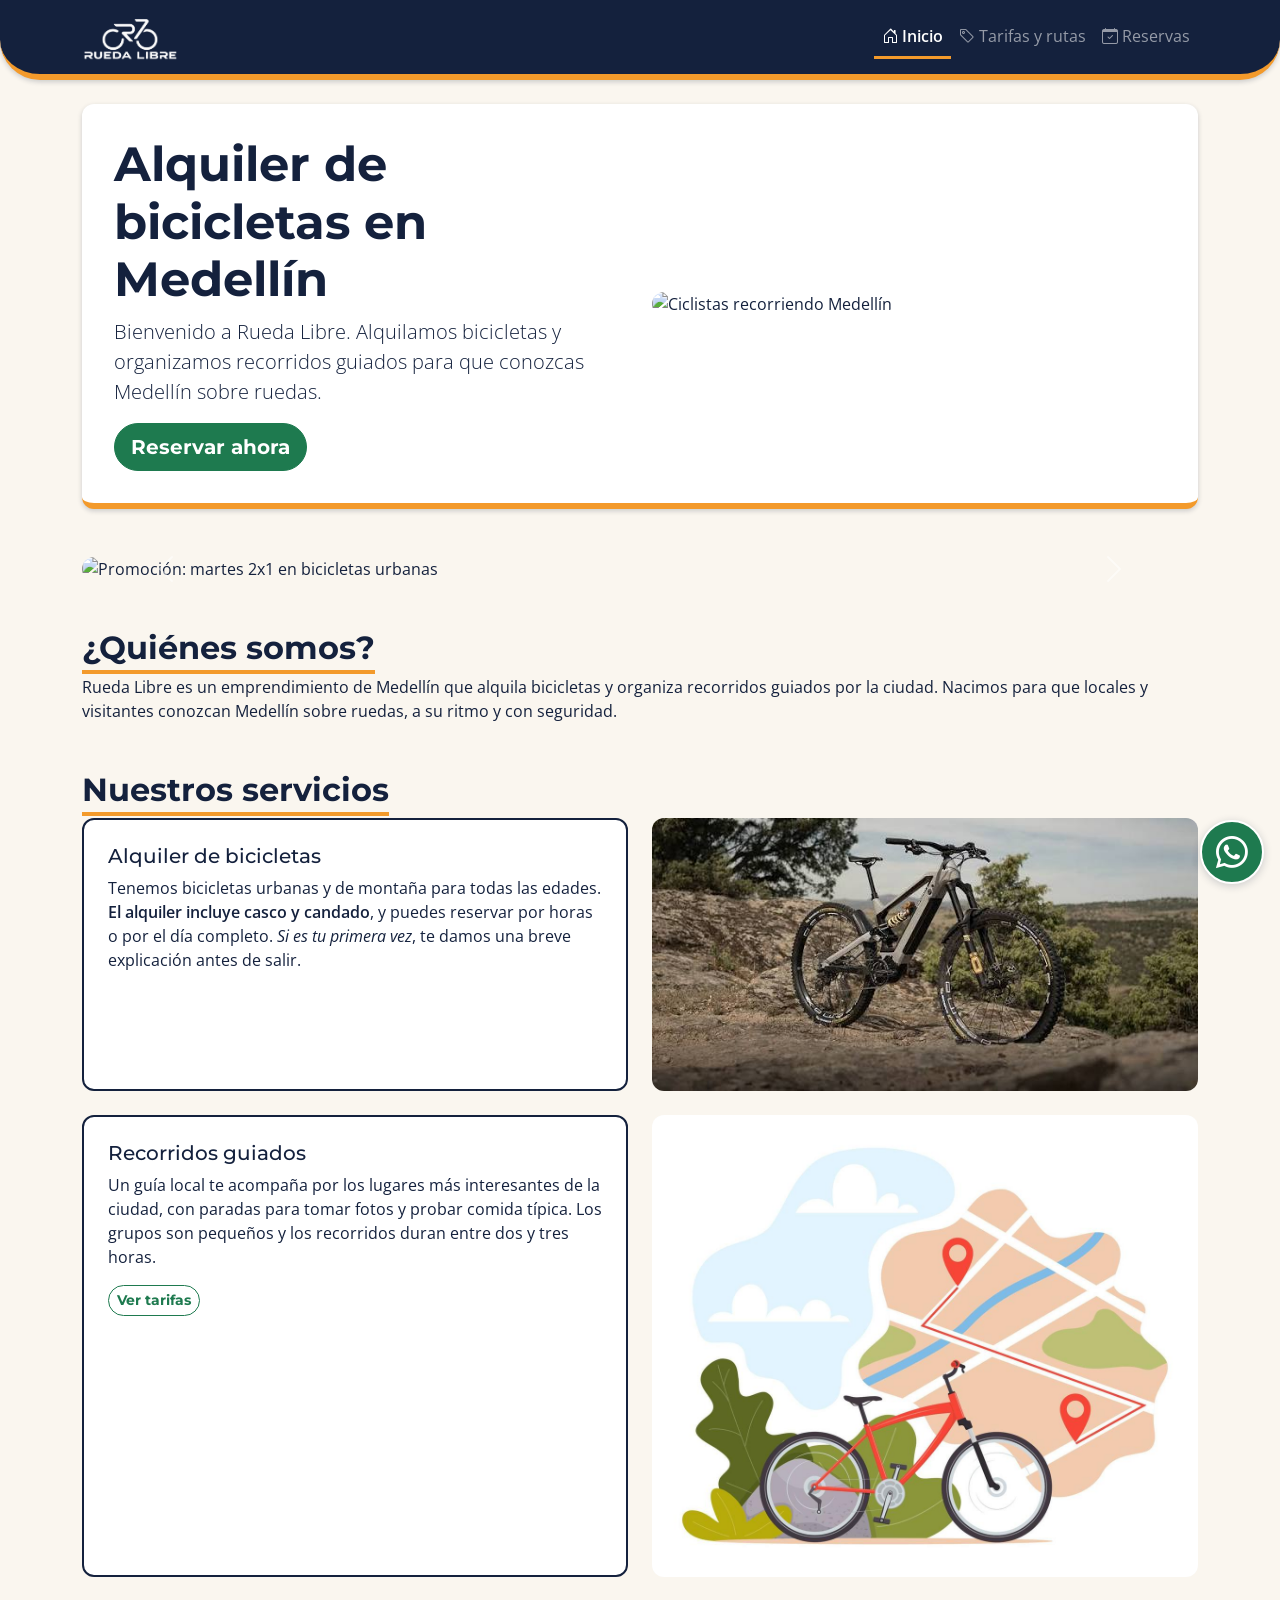
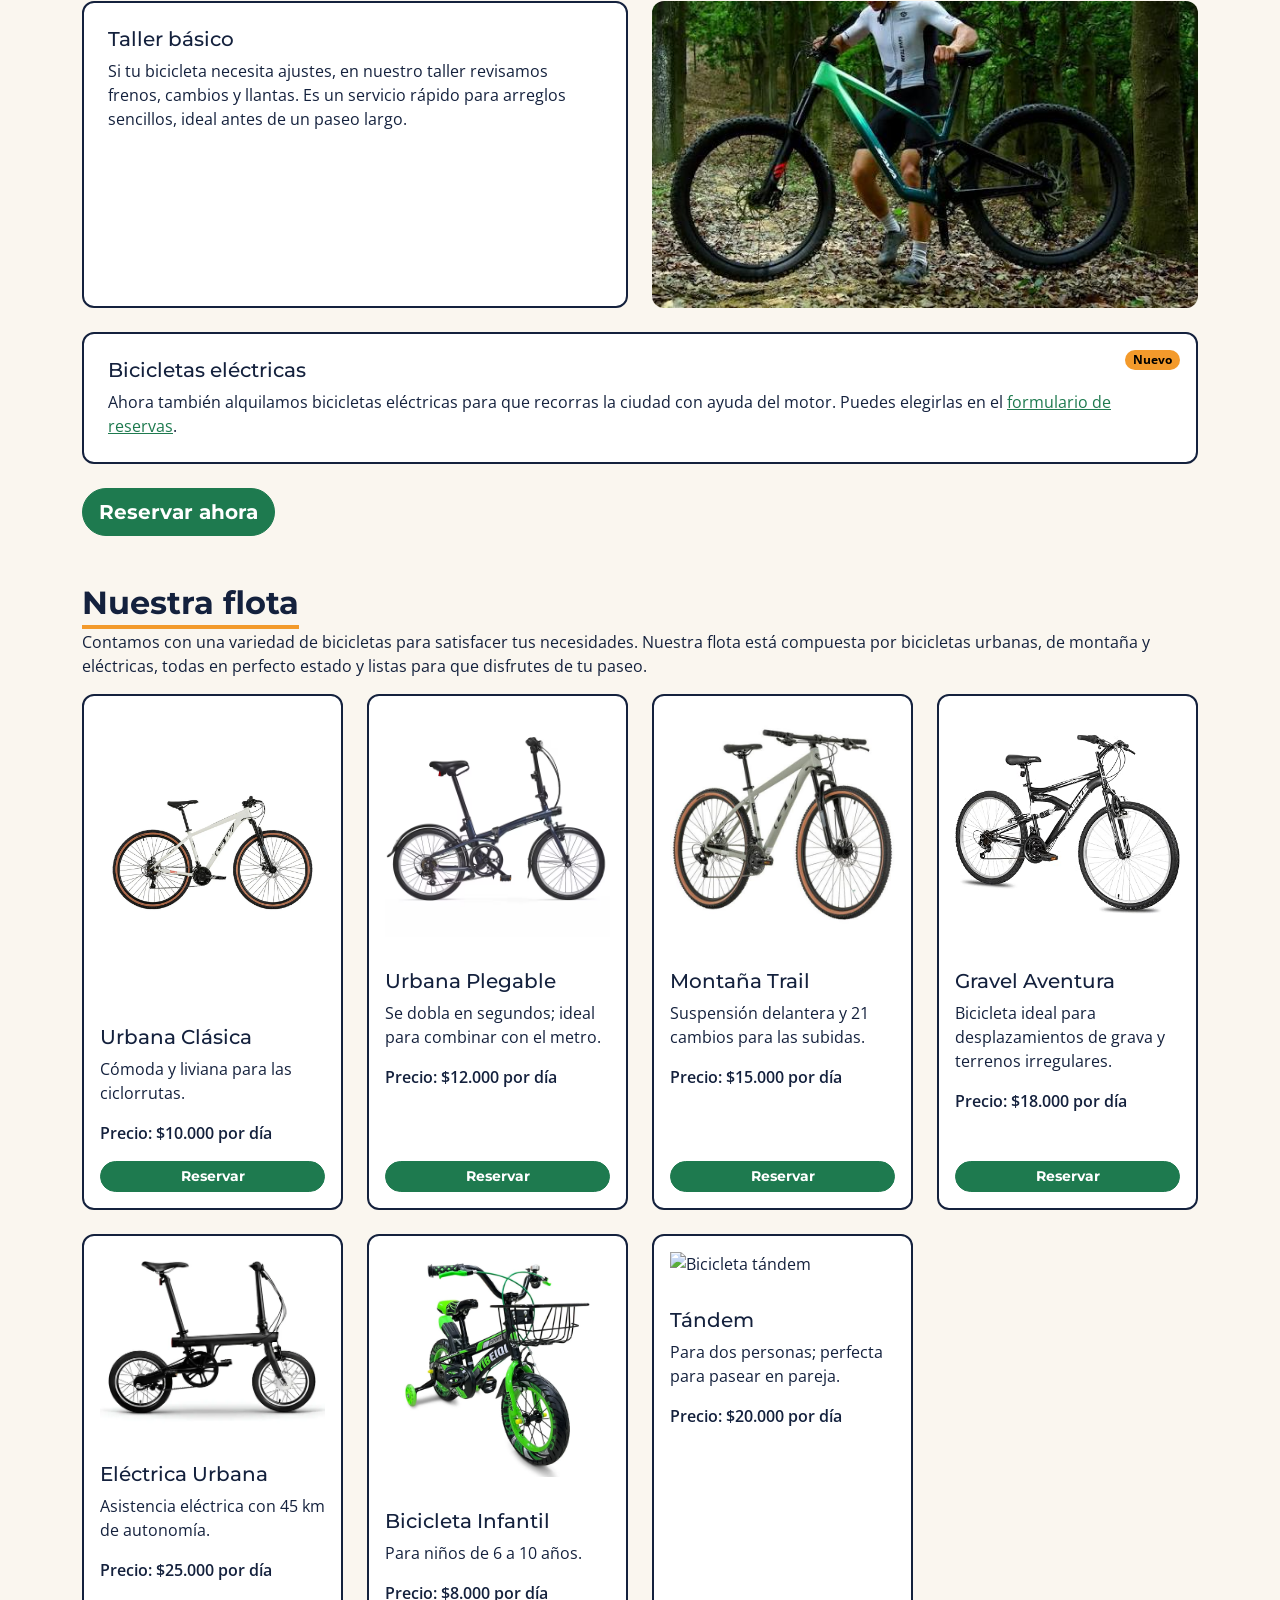
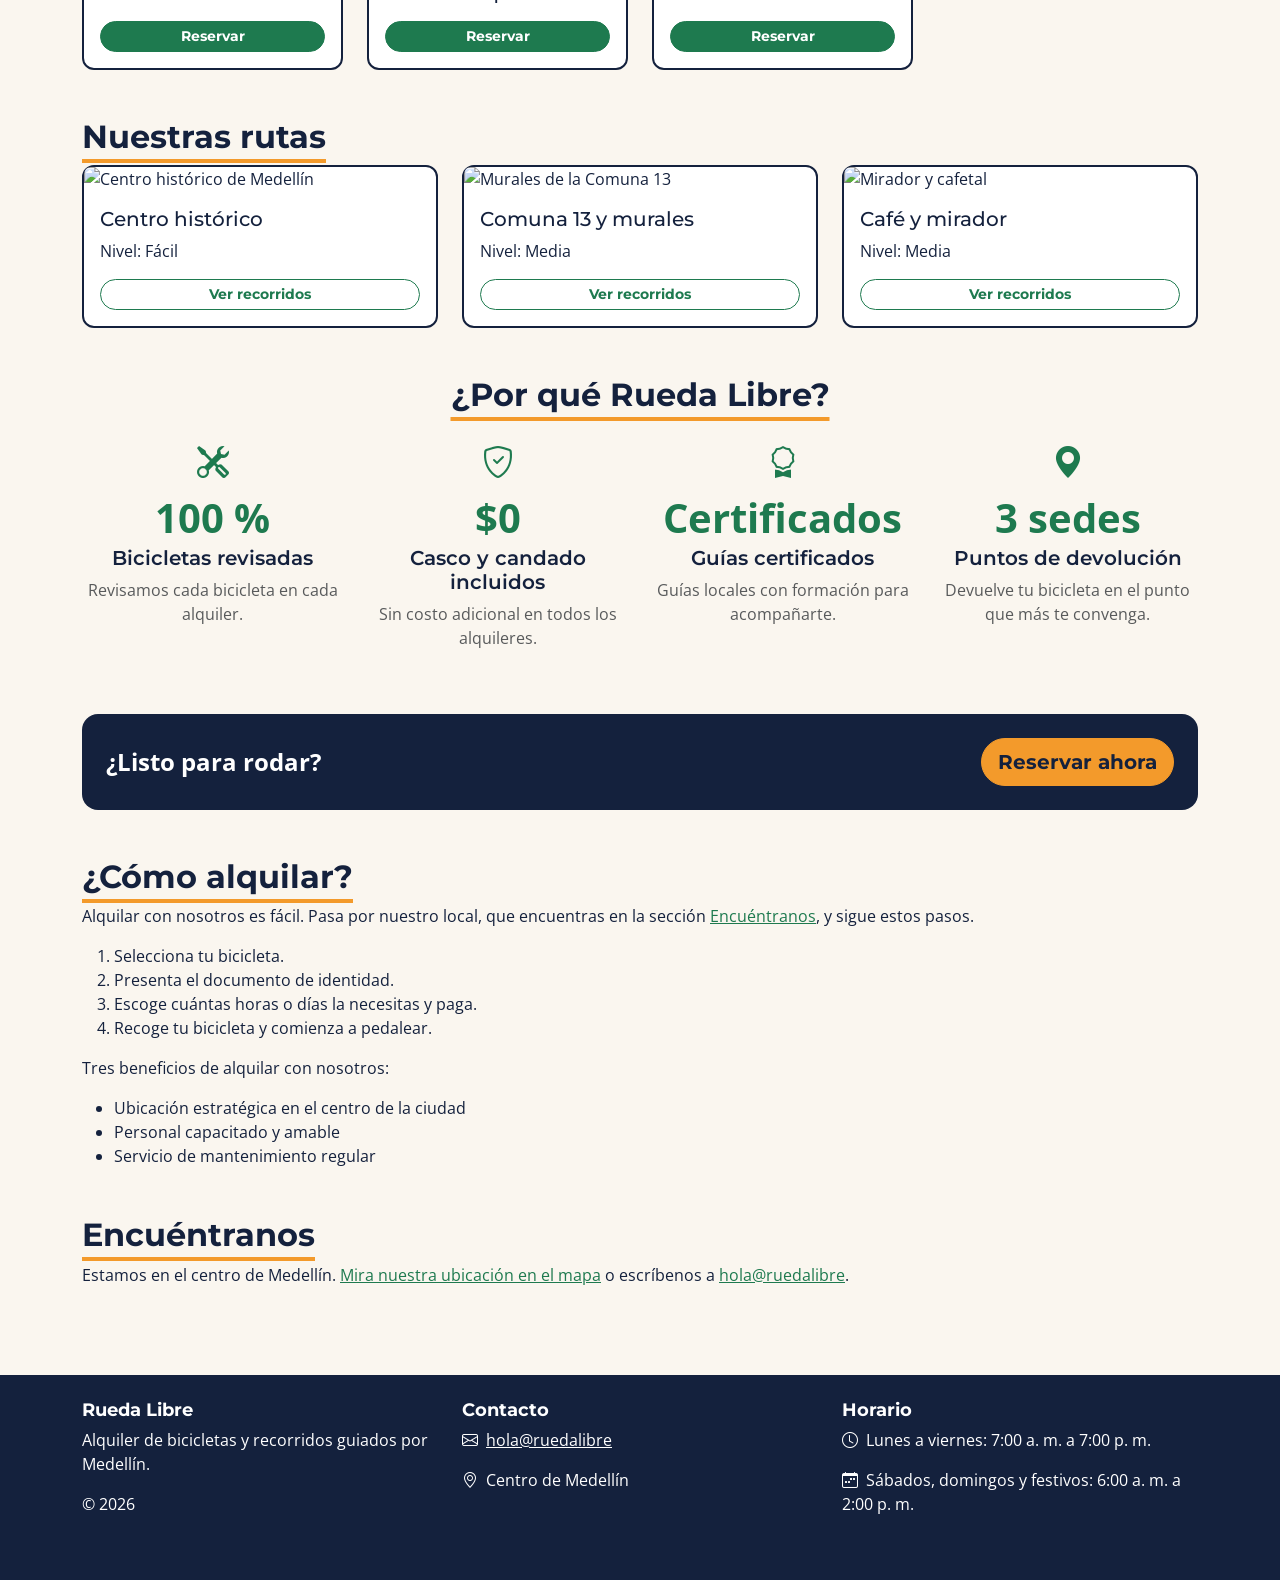
==== commit 97094dbc: "Finalizacion y push del MiniReto 12 y la semana 3" ====
--- a/index.html
+++ b/index.html
@@ -9,6 +9,7 @@
 <link rel="preconnect" href="https://fonts.gstatic.com" crossorigin>
 <link href="https://fonts.googleapis.com/css2?family=Montserrat:wght@700&family=Open+Sans:wght@400;600&display=swap" rel="stylesheet">
 <link href="https://cdn.jsdelivr.net/npm/bootstrap@5.3.3/dist/css/bootstrap.min.css" rel="stylesheet">
+<link href="https://cdn.jsdelivr.net/npm/bootstrap-icons@1.11.3/font/bootstrap-icons.min.css" rel="stylesheet">
 <link rel="stylesheet" href="css/estilos.css">
 </head>
 
@@ -26,9 +27,9 @@
       </button>
       <div class="collapse navbar-collapse" id="menu-principal">
         <ul class="navbar-nav ms-auto">
-          <li class="nav-item"><a class="nav-link active" aria-current="page" href="index.html">Inicio</a></li>
-          <li class="nav-item"><a class="nav-link" href="paginas/tarifas.html">Tarifas y rutas</a></li>
-          <li class="nav-item"><a class="nav-link" href="paginas/reservas.html">Reservas</a></li>
+          <li class="nav-item"><a class="nav-link active" aria-current="page" href="index.html"><i class="bi bi-house-door me-1" aria-hidden="true"></i>Inicio</a></li>
+          <li class="nav-item"><a class="nav-link" href="paginas/tarifas.html"><i class="bi bi-tag me-1" aria-hidden="true"></i>Tarifas y rutas</a></li>
+          <li class="nav-item"><a class="nav-link" href="paginas/reservas.html"><i class="bi bi-calendar-check me-1" aria-hidden="true"></i>Reservas</a></li>
         </ul>
       </div>
     </div>
@@ -36,20 +37,22 @@
 </header>
 
 <main id="contenido" class="container py-4">
-  <section class="row g-4 align-items-center mb-5">
-    <div class="col-md-6">
-      <h1>Alquiler de bicicletas en Medellín</h1>
-      <p class="lead">Bienvenido a Rueda Libre. Alquilamos bicicletas y organizamos recorridos guiados para que conozcas Medellín sobre ruedas.</p>
-      <a href="paginas/reservas.html" class="btn btn-success btn-lg">Reservar ahora</a>
-    </div>
-    <div class="col-md-6">
-      <img src="img/portada.png" alt="Ciclistas recorriendo Medellín" class="img-fluid rounded-4 w-100">
+  <section class="portada mb-5">
+    <div class="row g-4 align-items-center">
+      <div class="col-md-6">
+        <h1>Alquiler de bicicletas en Medellín</h1>
+        <p class="lead">Bienvenido a Rueda Libre. Alquilamos bicicletas y organizamos recorridos guiados para que conozcas Medellín sobre ruedas.</p>
+        <a href="paginas/reservas.html" class="btn btn-primary btn-lg">Reservar ahora</a>
+      </div>
+      <div class="col-md-6">
+        <img src="img/portada.png" alt="Ciclistas recorriendo Medellín" class="img-fluid rounded-4 w-100">
+      </div>
     </div>
   </section>
 
   <section class="mb-5">
     <h2 class="visually-hidden">Promociones del mes</h2>
-    <div id="promociones" class="carousel slide" data-bs-ride="carousel">
+    <div id="promociones" class="carousel slide" data-bs-ride="carousel" aria-label="Promociones del mes">
       <div class="carousel-inner rounded-4">
         <div class="carousel-item active">
           <img src="img/promo-urbanas.png" class="d-block w-100" alt="Promoción: martes 2x1 en bicicletas urbanas">
@@ -73,12 +76,12 @@
   </section>
 
   <section class="mb-5">
-    <h2>¿Quiénes somos?</h2>
+    <h2 class="titulo-seccion">¿Quiénes somos?</h2>
     <p>Rueda Libre es un emprendimiento de Medellín que alquila bicicletas y organiza recorridos guiados por la ciudad. Nacimos para que locales y visitantes conozcan Medellín sobre ruedas, a su ritmo y con seguridad.</p>
   </section>
 
   <section class="mb-5">
-    <h2>Nuestros servicios</h2>
+    <h2 class="titulo-seccion">Nuestros servicios</h2>
 
     <div class="row g-4 mb-4">
       <div class="col-md-6">
@@ -99,7 +102,8 @@
         <article class="card h-100">
           <div class="card-body p-4">
             <h3 class="card-title h5">Recorridos guiados</h3>
-            <p class="card-text">Un guía local te acompaña por los lugares más interesantes de la ciudad, con paradas para tomar fotos y probar comida típica. Los grupos son pequeños y los recorridos duran entre dos y tres horas. <a href="paginas/tarifas.html#recorridos">Consulta precios y duración de los recorridos</a>.</p>
+            <p class="card-text">Un guía local te acompaña por los lugares más interesantes de la ciudad, con paradas para tomar fotos y probar comida típica. Los grupos son pequeños y los recorridos duran entre dos y tres horas.</p>
+            <a href="paginas/tarifas.html#recorridos" class="btn btn-outline-primary btn-sm">Ver tarifas</a>
           </div>
         </article>
       </div>
@@ -134,11 +138,11 @@
       </div>
     </div>
 
-    <a href="paginas/reservas.html" class="btn btn-success btn-lg">Reservar ahora</a>
+    <a href="paginas/reservas.html" class="btn btn-primary btn-lg">Reservar ahora</a>
   </section>
 
   <section id="flota" class="mb-5">
-    <h2>Nuestra flota</h2>
+    <h2 class="titulo-seccion">Nuestra flota</h2>
     <p>Contamos con una variedad de bicicletas para satisfacer tus necesidades. Nuestra flota está compuesta por bicicletas urbanas, de montaña y eléctricas, todas en perfecto estado y listas para que disfrutes de tu paseo.</p>
     <div class="row g-4">
       <div class="col-12 col-sm-6 col-lg-4 col-xl-3">
@@ -147,8 +151,8 @@
           <div class="card-body d-flex flex-column">
             <h3 class="card-title h5">Urbana Clásica</h3>
             <p class="card-text">Cómoda y liviana para las ciclorrutas.</p>
-            <p class="card-text fw-semibold">Precio: $10,000 por día</p>
-            <a href="paginas/reservas.html" class="btn btn-success btn-sm mt-auto">Reservar</a>
+            <p class="card-text fw-semibold">Precio: $10.000 por día</p>
+            <a href="paginas/reservas.html" class="btn btn-primary btn-sm mt-auto">Reservar</a>
           </div>
         </article>
       </div>
@@ -158,8 +162,8 @@
           <div class="card-body d-flex flex-column">
             <h3 class="card-title h5">Urbana Plegable</h3>
             <p class="card-text">Se dobla en segundos; ideal para combinar con el metro.</p>
-            <p class="card-text fw-semibold">Precio: $12,000 por día</p>
-            <a href="paginas/reservas.html" class="btn btn-success btn-sm mt-auto">Reservar</a>
+            <p class="card-text fw-semibold">Precio: $12.000 por día</p>
+            <a href="paginas/reservas.html" class="btn btn-primary btn-sm mt-auto">Reservar</a>
           </div>
         </article>
       </div>
@@ -169,8 +173,8 @@
           <div class="card-body d-flex flex-column">
             <h3 class="card-title h5">Montaña Trail</h3>
             <p class="card-text">Suspensión delantera y 21 cambios para las subidas.</p>
-            <p class="card-text fw-semibold">Precio: $15,000 por día</p>
-            <a href="paginas/reservas.html" class="btn btn-success btn-sm mt-auto">Reservar</a>
+            <p class="card-text fw-semibold">Precio: $15.000 por día</p>
+            <a href="paginas/reservas.html" class="btn btn-primary btn-sm mt-auto">Reservar</a>
           </div>
         </article>
       </div>
@@ -180,8 +184,8 @@
           <div class="card-body d-flex flex-column">
             <h3 class="card-title h5">Gravel Aventura</h3>
             <p class="card-text">Bicicleta ideal para desplazamientos de grava y terrenos irregulares.</p>
-            <p class="card-text fw-semibold">Precio: $18,000 por día</p>
-            <a href="paginas/reservas.html" class="btn btn-success btn-sm mt-auto">Reservar</a>
+            <p class="card-text fw-semibold">Precio: $18.000 por día</p>
+            <a href="paginas/reservas.html" class="btn btn-primary btn-sm mt-auto">Reservar</a>
           </div>
         </article>
       </div>
@@ -191,8 +195,8 @@
           <div class="card-body d-flex flex-column">
             <h3 class="card-title h5">Eléctrica Urbana</h3>
             <p class="card-text">Asistencia eléctrica con 45 km de autonomía.</p>
-            <p class="card-text fw-semibold">Precio: $25,000 por día</p>
-            <a href="paginas/reservas.html" class="btn btn-success btn-sm mt-auto">Reservar</a>
+            <p class="card-text fw-semibold">Precio: $25.000 por día</p>
+            <a href="paginas/reservas.html" class="btn btn-primary btn-sm mt-auto">Reservar</a>
           </div>
         </article>
       </div>
@@ -202,8 +206,8 @@
           <div class="card-body d-flex flex-column">
             <h3 class="card-title h5">Bicicleta Infantil</h3>
             <p class="card-text">Para niños de 6 a 10 años.</p>
-            <p class="card-text fw-semibold">Precio: $8,000 por día</p>
-            <a href="paginas/reservas.html" class="btn btn-success btn-sm mt-auto">Reservar</a>
+            <p class="card-text fw-semibold">Precio: $8.000 por día</p>
+            <a href="paginas/reservas.html" class="btn btn-primary btn-sm mt-auto">Reservar</a>
           </div>
         </article>
       </div>
@@ -212,17 +216,17 @@
           <img src="img/tandem.png" class="card-img-top p-3" alt="Bicicleta tándem">
           <div class="card-body d-flex flex-column">
             <h3 class="card-title h5">Tándem</h3>
-            <p class="card-text">Para dos personas; perfecta para pasear en pareja</p>
+            <p class="card-text">Para dos personas; perfecta para pasear en pareja.</p>
             <p class="card-text fw-semibold">Precio: $20.000 por día</p>
-            <a href="paginas/reservas.html" class="btn btn-success btn-sm mt-auto">Reservar</a>
-          </div>
-        </article>
-      </div>
-    </div>
-  </section>
-
-  <section class="mb-5">
-    <h2>Nuestras rutas</h2>
+            <a href="paginas/reservas.html" class="btn btn-primary btn-sm mt-auto">Reservar</a>
+          </div>
+        </article>
+      </div>
+    </div>
+  </section>
+
+  <section class="mb-5">
+    <h2 class="titulo-seccion">Nuestras rutas</h2>
     <div class="row g-4">
       <div class="col-12 col-md-4">
         <article class="card h-100">
@@ -230,7 +234,7 @@
           <div class="card-body d-flex flex-column">
             <h3 class="card-title h5">Centro histórico</h3>
             <p class="card-text">Nivel: Fácil</p>
-            <a href="paginas/tarifas.html#recorridos" class="btn btn-outline-dark btn-sm mt-auto">Ver recorridos</a>
+            <a href="paginas/tarifas.html#recorridos" class="btn btn-outline-primary btn-sm mt-auto">Ver recorridos</a>
           </div>
         </article>
       </div>
@@ -240,7 +244,7 @@
           <div class="card-body d-flex flex-column">
             <h3 class="card-title h5">Comuna 13 y murales</h3>
             <p class="card-text">Nivel: Media</p>
-            <a href="paginas/tarifas.html#recorridos" class="btn btn-outline-dark btn-sm mt-auto">Ver recorridos</a>
+            <a href="paginas/tarifas.html#recorridos" class="btn btn-outline-primary btn-sm mt-auto">Ver recorridos</a>
           </div>
         </article>
       </div>
@@ -250,33 +254,37 @@
           <div class="card-body d-flex flex-column">
             <h3 class="card-title h5">Café y mirador</h3>
             <p class="card-text">Nivel: Media</p>
-            <a href="paginas/tarifas.html#recorridos" class="btn btn-outline-dark btn-sm mt-auto">Ver recorridos</a>
-          </div>
-        </article>
-      </div>
-    </div>
-  </section>
-
-  <section class="mb-5">
-    <h2 class="text-center mb-4">¿Por qué Rueda Libre?</h2>
+            <a href="paginas/tarifas.html#recorridos" class="btn btn-outline-primary btn-sm mt-auto">Ver recorridos</a>
+          </div>
+        </article>
+      </div>
+    </div>
+  </section>
+
+  <section class="mb-5">
+    <h2 class="titulo-seccion text-center d-block mb-4">¿Por qué Rueda Libre?</h2>
     <div class="row g-4">
       <div class="col-12 col-sm-6 col-lg-3 text-center">
-        <p class="display-6 fw-bold text-success mb-1">100 %</p>
+        <div class="mb-2"><i class="bi bi-tools fs-2 text-primary" aria-hidden="true"></i></div>
+        <p class="display-6 fw-bold text-primary mb-1">100 %</p>
         <h3 class="h5 fw-semibold">Bicicletas revisadas</h3>
         <p class="text-body-secondary">Revisamos cada bicicleta en cada alquiler.</p>
       </div>
       <div class="col-12 col-sm-6 col-lg-3 text-center">
-        <p class="display-6 fw-bold text-success mb-1">$0</p>
+        <div class="mb-2"><i class="bi bi-shield-check fs-2 text-primary" aria-hidden="true"></i></div>
+        <p class="display-6 fw-bold text-primary mb-1">$0</p>
         <h3 class="h5 fw-semibold">Casco y candado incluidos</h3>
         <p class="text-body-secondary">Sin costo adicional en todos los alquileres.</p>
       </div>
       <div class="col-12 col-sm-6 col-lg-3 text-center">
-        <p class="display-6 fw-bold text-success mb-1">Certificados</p>
+        <div class="mb-2"><i class="bi bi-award fs-2 text-primary" aria-hidden="true"></i></div>
+        <p class="display-6 fw-bold text-primary mb-1">Certificados</p>
         <h3 class="h5 fw-semibold">Guías certificados</h3>
         <p class="text-body-secondary">Guías locales con formación para acompañarte.</p>
       </div>
       <div class="col-12 col-sm-6 col-lg-3 text-center">
-        <p class="display-6 fw-bold text-success mb-1">3 sedes</p>
+        <div class="mb-2"><i class="bi bi-geo-alt-fill fs-2 text-primary" aria-hidden="true"></i></div>
+        <p class="display-6 fw-bold text-primary mb-1">3 sedes</p>
         <h3 class="h5 fw-semibold">Puntos de devolución</h3>
         <p class="text-body-secondary">Devuelve tu bicicleta en el punto que más te convenga.</p>
       </div>
@@ -284,18 +292,18 @@
     <div class="bg-dark text-white rounded-4 p-4 mt-5 d-flex flex-column flex-md-row align-items-center justify-content-md-between gap-3">
       <p class="fs-4 fw-bold mb-0">¿Listo para rodar?</p>
       <img src="img/ciclista.png" alt="" class="d-none d-md-block" width="80">
-      <a href="paginas/reservas.html" class="btn btn-warning btn-lg">Reservar ahora</a>
-    </div>
-  </section>
-
-  <section class="mb-5">
-    <h2>¿Cómo alquilar?</h2>
+      <a href="paginas/reservas.html" class="btn btn-naranja btn-lg">Reservar ahora</a>
+    </div>
+  </section>
+
+  <section class="mb-5">
+    <h2 class="titulo-seccion">¿Cómo alquilar?</h2>
     <p>Alquilar con nosotros es fácil. Pasa por nuestro local, que encuentras en la sección <a href="#encuentranos">Encuéntranos</a>, y sigue estos pasos.</p>
     <ol>
-      <li>Selecciona tu bicicleta</li>
-      <li>Presenta el documento de identidad</li>
+      <li>Selecciona tu bicicleta.</li>
+      <li>Presenta el documento de identidad.</li>
       <li>Escoge cuántas horas o días la necesitas y paga.</li>
-      <li>Recoge tu bicicleta y comienza a pedalear</li>
+      <li>Recoge tu bicicleta y comienza a pedalear.</li>
     </ol>
     <p>Tres beneficios de alquilar con nosotros:</p>
     <ul>
@@ -306,35 +314,35 @@
   </section>
 
   <section>
-    <h2 id="encuentranos">Encuéntranos</h2>
+    <h2 id="encuentranos" class="titulo-seccion">Encuéntranos</h2>
     <p>Estamos en el centro de Medellín. <a href="https://www.google.com/maps/search/?api=1&query=Centro+de+Medellin" target="_blank" rel="noopener">Mira nuestra ubicación en el mapa</a> o escríbenos a <a href="mailto:hola@ruedalibre">hola@ruedalibre</a>.</p>
   </section>
 </main>
 
-<footer class="mt-5 pt-4 pb-5">
+<footer class="pie-sitio mt-5 pt-4 pb-5">
   <div class="container">
     <div class="row g-4">
       <div class="col-12 col-md-4">
         <h2>Rueda Libre</h2>
         <p>Alquiler de bicicletas y recorridos guiados por Medellín.</p>
-        <p>2026</p>
+        <p>© 2026</p>
       </div>
       <div class="col-12 col-md-4">
         <h2>Contacto</h2>
-        <p><a href="mailto:hola@ruedalibre">hola@ruedalibre</a></p>
-        <p>Centro de Medellín</p>
+        <p><i class="bi bi-envelope me-2" aria-hidden="true"></i><a href="mailto:hola@ruedalibre">hola@ruedalibre</a></p>
+        <p><i class="bi bi-geo-alt me-2" aria-hidden="true"></i>Centro de Medellín</p>
       </div>
       <div class="col-12 col-md-4">
         <h2>Horario</h2>
-        <p>Lunes a viernes: 7:00 a. m. a 7:00 p. m.</p>
-        <p>Sábados, domingos y festivos: 6:00 a. m. a 2:00 p. m.</p>
+        <p><i class="bi bi-clock me-2" aria-hidden="true"></i>Lunes a viernes: 7:00 a. m. a 7:00 p. m.</p>
+        <p><i class="bi bi-calendar-week me-2" aria-hidden="true"></i>Sábados, domingos y festivos: 6:00 a. m. a 2:00 p. m.</p>
       </div>
     </div>
   </div>
 </footer>
 
-<a class="whatsapp" href="https://wa.me/573000000000" target="_blank" rel="noopener noreferrer">
-  <img src="img/whats.png" alt="Link al contacto de WhatsApp" width="75">
+<a class="whatsapp" href="https://wa.me/573000000000" target="_blank" rel="noopener noreferrer" aria-label="Contactar por WhatsApp (se abre en una pestaña nueva)">
+  <i class="bi bi-whatsapp" aria-hidden="true"></i>
 </a>
 
 <script src="https://cdn.jsdelivr.net/npm/bootstrap@5.3.3/dist/js/bootstrap.bundle.min.js"></script>
--- a/css/estilos.css
+++ b/css/estilos.css
@@ -14,56 +14,46 @@
   --espacio-s: 0.5rem;
   --espacio-m: 1rem;
   --espacio-l: 2rem;
-  --espacio-xl: 3rem;
   --radio-s: 8px;
   --radio-m: 12px;
   --radio-l: 40px;
-}
-
-* {
-  box-sizing: border-box;
+
+  --bs-primary: var(--color-verde);
+  --bs-primary-rgb: 30, 122, 79;
+  --bs-warning-rgb: 243, 154, 43;
+  --bs-dark-rgb: 20, 33, 61;
+  --bs-body-font-family: var(--fuente-texto);
+  --bs-body-color: var(--color-azul);
+  --bs-body-color-rgb: 20, 33, 61;
+  --bs-body-bg: var(--color-crema);
+  --bs-body-bg-rgb: 250, 246, 239;
+  --bs-link-color: var(--color-verde);
+  --bs-link-color-rgb: 30, 122, 79;
+  --bs-link-hover-color: var(--color-azul);
+  --bs-link-hover-color-rgb: 20, 33, 61;
+  --bs-border-radius: var(--radio-s);
+  --bs-border-radius-lg: var(--radio-m);
+  --bs-form-valid-color: var(--color-verde);
+  --bs-form-valid-border-color: var(--color-verde);
+  --bs-form-invalid-color: var(--color-error);
+  --bs-form-invalid-border-color: var(--color-error);
 }
 
 html {
   scroll-padding-top: 7rem;
-}
-
-body {
-  margin: 0;
-  font-family: var(--fuente-texto);
-  font-size: 1rem;
-  line-height: 1.6;
-  color: var(--color-azul);
-  background-color: var(--color-crema);
 }
 
 h1, h2, h3, h4, h5, h6 {
   font-family: var(--fuente-titulos);
   font-weight: 700;
-  line-height: 1.2;
-}
-
-h1 {
-  font-size: 3rem;
-  text-align: center;
 }
 
 strong {
   font-weight: 600;
 }
 
-img {
-  max-width: 100%;
-  height: auto;
-}
-
-a {
-  color: var(--color-verde);
-  text-decoration: underline;
-}
-
-a:hover {
-  text-decoration: none;
+label:not(.form-check-label) {
+  font-weight: 600;
 }
 
 a:focus-visible,
@@ -75,12 +65,6 @@
   outline-offset: 3px;
 }
 
-main {
-  max-width: 1000px;
-  margin: 0 auto;
-  padding: var(--espacio-l) var(--espacio-m);
-}
-
 .saltar-contenido {
   position: absolute;
   left: -10000px;
@@ -95,435 +79,236 @@
   color: var(--color-azul);
 }
 
-
-.recuadro,
 header {
-  padding: var(--espacio-m) var(--espacio-l);
-  text-align: center;
   background-color: var(--color-azul);
-  color: var(--color-blanco);
   border-bottom: 6px solid var(--color-naranja);
   border-radius: 0 0 var(--radio-l) var(--radio-l);
   box-shadow: 0 2px 5px var(--sombra);
 }
 
-.recuadro p {
-  margin: 0;
-  font-family: var(--fuente-titulos);
-  font-size: 1.5rem;
-  font-weight: 700;
-}
-
-header {
-  position: sticky;
-  top: 0;
-  z-index: 1000;
-  display: flex;
-  flex-wrap: wrap;
-  align-items: center;
-  justify-content: center;
-  gap: var(--espacio-m) var(--espacio-l);
-}
-header {
-  position: sticky;
-  top: 0;
-  z-index: 1000;
-  display: flex;
-  flex-direction: row;
-  flex-wrap: wrap;
-  justify-content: space-between;
-  align-items: center;
-  gap: var(--espacio-m) var(--espacio-l);
-  padding: var(--espacio-m) var(--espacio-l);
-  background-color: var(--color-azul);
-  color: var(--color-blanco);
-  border-bottom: 6px solid var(--color-naranja);
-  border-radius: 0 0 var(--radio-l) var(--radio-l);
-  box-shadow: 0 2px 5px var(--sombra);
-}
-
-.marca {
-  display: flex;
-  align-items: center;
-  gap: var(--espacio-m);
-  font-family: var(--fuente-titulos);
-  font-size: 1.5rem;
-  font-weight: 700;
-  text-decoration: none;
-}
-
-.marca img {
+.navbar-brand img {
   display: block;
   width: auto;
   height: 48px;
 }
 
-header a,
-footer a {
-  color: var(--color-blanco);
+.navbar .nav-link.active {
+  font-weight: 600;
+  border-bottom: 3px solid var(--color-naranja);
 }
 
 header a:focus-visible,
-footer a:focus-visible {
+.pie-sitio a:focus-visible,
+.navbar-toggler:focus-visible {
   outline-color: var(--color-blanco);
 }
 
-nav ul {
-  display: flex;
-  flex-wrap: wrap;
-  justify-content: flex-end;
-  align-items: center;
-  gap: var(--espacio-s) var(--espacio-l);
-  margin: 0;
-  padding: 0;
-  list-style: none;
-}
-
-nav a[aria-current="page"] {
-  font-weight: 600;
-  text-decoration: none;
-  border-bottom: 3px solid var(--color-naranja);
-}
-header img {
-  display: block;
-  width: auto;
-  height: 48px;
-}
-
-header a,
-footer a {
-  color: var(--color-blanco);
-}
-
-header a:focus-visible,
-footer a:focus-visible {
-  outline-color: var(--color-blanco);
-}
-
-nav ul {
-  display: flex;
-  flex-wrap: wrap;
-  justify-content: center;
-  gap: var(--espacio-l);
-  margin: 0;
-  padding: 0;
-  list-style: none;
-}
-
-nav a[aria-current="page"] {
-  font-weight: 600;
-  text-decoration: none;
-  border-bottom: 3px solid var(--color-naranja);
-}
-
-
-.contenedor-columnas {
-  display: flex;
-  align-items: stretch;
-  gap: var(--espacio-l);
-  margin-bottom: var(--espacio-l);
-}
-
-.cuadro-texto,
-.cuadro-imagen {
-  flex: 1;
+.portada {
+  padding: var(--espacio-l);
   background-color: var(--color-blanco);
-  border: 2px solid var(--color-azul);
-}
-
-.cuadro-texto {
-  position: relative;
-  padding: var(--espacio-l);
-  border-radius: var(--radio-l);
-}
-
-.cuadro-imagen {
+  border-bottom: 6px solid var(--color-naranja);
+  border-radius: var(--radio-m);
+  box-shadow: 0 2px 5px var(--sombra);
+}
+
+.portada h1 {
+  font-size: clamp(2rem, 4vw, 3rem);
+  line-height: 1.2;
+}
+
+.titulo-seccion {
+  font-size: clamp(1.5rem, 3vw, 2rem);
+  text-decoration: underline;
+  text-decoration-color: var(--color-naranja);
+  text-decoration-thickness: 4px;
+  text-underline-offset: 0.35em;
+}
+
+.pie-sitio {
+  background-color: var(--color-azul);
+  color: var(--color-blanco);
+}
+
+.pie-sitio h2 {
+  font-size: 1.1rem;
+}
+
+.pie-sitio a {
+  color: var(--color-blanco);
+}
+
+.whatsapp {
+  position: fixed;
+  right: var(--espacio-m);
+  bottom: var(--espacio-m);
+  z-index: 1030;
   display: flex;
   align-items: center;
   justify-content: center;
+  width: 4rem;
+  height: 4rem;
+  color: var(--color-blanco);
+  font-size: 2rem;
+  text-decoration: none;
+  background-color: var(--color-verde);
+  border: 2px solid var(--color-blanco);
+  border-radius: 50%;
+  box-shadow: 0 2px 8px var(--sombra);
+}
+
+.whatsapp:hover {
+  color: var(--color-blanco);
+  background-color: var(--color-azul);
+}
+
+.whatsapp:focus-visible {
+  outline: 3px solid var(--color-naranja);
+  outline-offset: 3px;
+}
+
+.card {
+  --bs-card-bg: var(--color-blanco);
+  --bs-card-border-width: 2px;
+  --bs-card-border-color: var(--color-azul);
+  --bs-card-border-radius: var(--radio-m);
+}
+
+.btn {
+  --bs-btn-font-family: var(--fuente-titulos);
+  --bs-btn-font-weight: 700;
+  --bs-btn-border-radius: var(--radio-l);
+}
+
+.btn-primary {
+  --bs-btn-color: var(--color-blanco);
+  --bs-btn-bg: var(--color-verde);
+  --bs-btn-border-color: var(--color-verde);
+  --bs-btn-hover-color: var(--color-blanco);
+  --bs-btn-hover-bg: var(--color-azul);
+  --bs-btn-hover-border-color: var(--color-azul);
+  --bs-btn-focus-shadow-rgb: 30, 122, 79;
+  --bs-btn-active-color: var(--color-blanco);
+  --bs-btn-active-bg: #0D1629;
+  --bs-btn-active-border-color: #0D1629;
+  --bs-btn-disabled-color: var(--color-blanco);
+  --bs-btn-disabled-bg: var(--color-verde);
+  --bs-btn-disabled-border-color: var(--color-verde);
+}
+
+.btn-outline-primary {
+  --bs-btn-color: var(--color-verde);
+  --bs-btn-border-color: var(--color-verde);
+  --bs-btn-hover-color: var(--color-blanco);
+  --bs-btn-hover-bg: var(--color-verde);
+  --bs-btn-hover-border-color: var(--color-verde);
+  --bs-btn-focus-shadow-rgb: 30, 122, 79;
+  --bs-btn-active-color: var(--color-blanco);
+  --bs-btn-active-bg: var(--color-azul);
+  --bs-btn-active-border-color: var(--color-azul);
+  --bs-btn-disabled-color: var(--color-verde);
+  --bs-btn-disabled-border-color: var(--color-verde);
+}
+
+.btn-naranja {
+  --bs-btn-color: var(--color-azul);
+  --bs-btn-bg: var(--color-naranja);
+  --bs-btn-border-color: var(--color-naranja);
+  --bs-btn-hover-color: var(--color-azul);
+  --bs-btn-hover-bg: #FFB75E;
+  --bs-btn-hover-border-color: #FFB75E;
+  --bs-btn-focus-shadow-rgb: 243, 154, 43;
+  --bs-btn-active-color: var(--color-azul);
+  --bs-btn-active-bg: #FFC47F;
+  --bs-btn-active-border-color: #FFC47F;
+  --bs-btn-disabled-color: var(--color-azul);
+  --bs-btn-disabled-bg: var(--color-naranja);
+  --bs-btn-disabled-border-color: var(--color-naranja);
+}
+
+table {
+  width: 100%;
+  caption-side: top;
+  border-collapse: separate;
+  border-spacing: 0;
   overflow: hidden;
-  border-radius: var(--radio-s);
-}
-
-.cuadro-imagen img {
-  display: block;
-  width: 100%;
-  height: 100%;
-  object-fit: cover;
-}
-
-.etiqueta-nuevo {
-  position: absolute;
-  top: var(--espacio-m);
-  right: var(--espacio-m);
-  padding: 0.2rem var(--espacio-m);
-  background-color: var(--color-naranja);
+  font-size: 0.875rem;
+  background-color: var(--color-blanco);
+  border: 1px solid var(--color-gris);
+  border-radius: var(--radio-m);
+}
+
+caption {
+  padding-bottom: var(--espacio-s);
+  text-align: left;
+  font-weight: 600;
   color: var(--color-azul);
-  font-family: var(--fuente-titulos);
-  font-size: 0.8rem;
-  font-weight: 700;
-  line-height: 1.4;
-  border-radius: var(--radio-l);
-}
-
-.btn-reserva,
-button[type="submit"] {
-  display: inline-block;
-  padding: var(--espacio-s) var(--espacio-l);
-  background-color: var(--color-verde);
-  color: var(--color-blanco);
+}
+
+th, td {
+  padding: 0.4rem 0.5rem;
+  text-align: left;
+  border-right: 1px solid var(--color-gris);
+  border-bottom: 1px solid var(--color-gris);
+}
+
+thead th {
+  background-color: var(--color-azul);
+  color: var(--color-blanco);
+}
+
+th:last-child,
+td:last-child {
+  border-right: none;
+}
+
+tr:last-child th,
+tr:last-child td {
+  border-bottom: none;
+}
+
+fieldset {
+  margin: 0 0 var(--espacio-l);
+  padding: var(--espacio-m);
+  background-color: var(--color-blanco);
+  border: 2px solid var(--color-azul);
+  border-radius: var(--radio-m);
+}
+
+legend {
+  float: none;
+  width: auto;
+  padding: 0 var(--espacio-s);
   font-family: var(--fuente-titulos);
   font-size: 1rem;
   font-weight: 700;
-  text-decoration: none;
-  border: 2px solid var(--color-verde);
-  border-radius: var(--radio-l);
-  cursor: pointer;
-}
-
-.btn-reserva:hover,
-button[type="submit"]:hover {
-  background-color: var(--color-azul);
-  border-color: var(--color-azul);
-}
-
-table {
-  width: 100%;
-  border-collapse: separate;
-  border-spacing: 0;
-  overflow: hidden;
-  background-color: var(--color-blanco);
-  border: 1px solid var(--color-gris);
-  border-radius: var(--radio-m);
-}
-
-caption {
-  padding-bottom: var(--espacio-s);
-  text-align: left;
-  font-weight: 600;
-}
-
-th, td {
-  padding: var(--espacio-s) var(--espacio-m);
-  text-align: left;
-  border-right: 1px solid var(--color-gris);
-  border-bottom: 1px solid var(--color-gris);
-}
-
-thead th {
-  background-color: var(--color-azul);
-  color: var(--color-blanco);
-}
-
-th:last-child,
-td:last-child {
-  border-right: none;
-}
-
-tr:last-child th,
-tr:last-child td {
-  border-bottom: none;
-}
-
-footer {
-  margin-top: var(--espacio-xl);
-  padding: var(--espacio-l) var(--espacio-l) 6rem;
-  text-align: center;
-  background-color: var(--color-azul);
-  color: var(--color-blanco);
-  display: flex;
-  justify-content: space-between;
-  align-items: flex-start;
-}
-
-.whatsapp {
-
-.whatsapp:focus-visible {
-  outline: 3px solid var(--color-naranja);
-  outline-offset: 3px;
-}
-
-fieldset {
-  margin: 0 0 var(--espacio-l);
-  padding: var(--espacio-m) var(--espacio-l);
-  background-color: var(--color-blanco);
-  border: 2px solid var(--color-azul);
-  border-radius: var(--radio-m);
-}
-
-legend {
-  padding: 0 var(--espacio-s);
-  font-family: var(--fuente-titulos);
-  font-weight: 700;
-}
-  position: fixed;
-  right: var(--espacio-m);
-  bottom: var(--espacio-m);
-  z-index: 1500;
-  padding: var(--espacio-s) var(--espacio-m);
+}
+
+.form-control:focus,
+.form-select:focus,
+.form-check-input:focus {
+  border-color: var(--color-verde);
+  box-shadow: 0 0 0 0.25rem rgba(30, 122, 79, 0.25);
+}
+
+.form-check-input:checked {
   background-color: var(--color-verde);
-  color: var(--color-blanco);
-  font-family: var(--fuente-titulos);
-  font-weight: 700;
-  text-decoration: none;
-  border: 2px solid var(--color-blanco);
-  border-radius: var(--radio-l);
-  box-shadow: 0 2px 8px var(--sombra);
-}
-
-.whatsapp:hover {
-  background-color: var(--color-azul);
-}
-
-.whatsapp:focus-visible {
-  outline: 3px solid var(--color-naranja);
-  outline-offset: 3px;
-}
-
-fieldset {
-  margin: 0 0 var(--espacio-l);
-  padding: var(--espacio-m) var(--espacio-l);
-  background-color: var(--color-blanco);
-  border: 2px solid var(--color-azul);
-  border-radius: var(--radio-m);
-}
-
-legend {
-  padding: 0 var(--espacio-s);
-  font-family: var(--fuente-titulos);
-  font-weight: 700;
-}
-
-label {
-  font-weight: 600;
-}
-
-input[type="text"],
-input[type="email"],
-input[type="tel"],
-input[type="date"],
-input[type="number"],
-select,
-textarea {
-  width: 100%;
-  max-width: 28rem;
-  margin-top: 0.25rem;
-  padding: var(--espacio-s);
-  font-family: inherit;
-  font-size: 1rem;
-  color: var(--color-azul);
-  background-color: var(--color-blanco);
-  border: 2px solid var(--color-gris);
-  border-radius: var(--radio-s);
-}
-
-input[type="radio"],
-input[type="checkbox"] {
-  width: 1.1rem;
-  height: 1.1rem;
-  margin-right: var(--espacio-s);
-  accent-color: var(--color-verde);
-}
-
-input:user-invalid,
-select:user-invalid,
-textarea:user-invalid {
-  border-color: var(--color-error);
-}
-
-input:user-valid,
-select:user-valid {
   border-color: var(--color-verde);
 }
 
-aside {
-  margin-top: var(--espacio-l);
-}
-
 dt {
   font-weight: 600;
 }
 
-dd {
-  margin: 0 0 var(--espacio-s);
-}
-
-footer {
-  display: flex;
-  flex-direction: row;
-  flex-wrap: wrap;
-  justify-content: space-between;
-  align-items: flex-start;
-  gap: var(--espacio-l);
-  margin-top: var(--espacio-xl);
-  padding: var(--espacio-l) var(--espacio-l) 6rem;
-  background-color: var(--color-azul);
-  color: var(--color-blanco);
-}
-
-.pie-bloque {
-  flex: 1 1 14rem;
-}
-
-.pie-bloque h2 {
-  margin-top: 0;
-  font-size: 1.1rem;
-}
-
-.pie-bloque p {
-  margin: 0 0 var(--espacio-s);
-}
-
-@media (max-width: 768px) {
-  h1 {
-    font-size: 2rem;
+@media (min-width: 768px) {
+  table {
+    font-size: 1rem;
   }
 
-  .recuadro,
-  header {
-    padding: var(--espacio-m);
+  th, td {
+    padding: var(--espacio-s) var(--espacio-m);
   }
 
-  .contenedor-columnas {
-    flex-direction: column;
+  fieldset {
+    padding: var(--espacio-m) var(--espacio-l);
   }
-
-  .cuadro-imagen img {
-    max-height: 200px;
-  }
-
-  fieldset {
-    padding: var(--espacio-m);
-  }
-}
-
-.contenedor-flota {
-  display: grid;
-  grid-template-columns: 1fr 1fr 1fr;
-  flex-wrap: wrap;
-  padding: 20px;
-  gap: 20px;
-  border: 60px;
-  border-radius: 50px;
-  margin: 0 auto;
-
-.cuadro-flota{
-  background-color: #FFFFFF;
-  border: 1px solid #000000;
-  border-radius: 10px;
-  padding: 20px;
-  text-align: center;
-}
-
-.imagen-bici{
-  height: 150px;
-  padding: 10px;
-}
-
-.btn-reserva {
-  display: flex;
-  justify-content: center;
-  cursor: pointer;
-  display: grid;
-}
-}+}
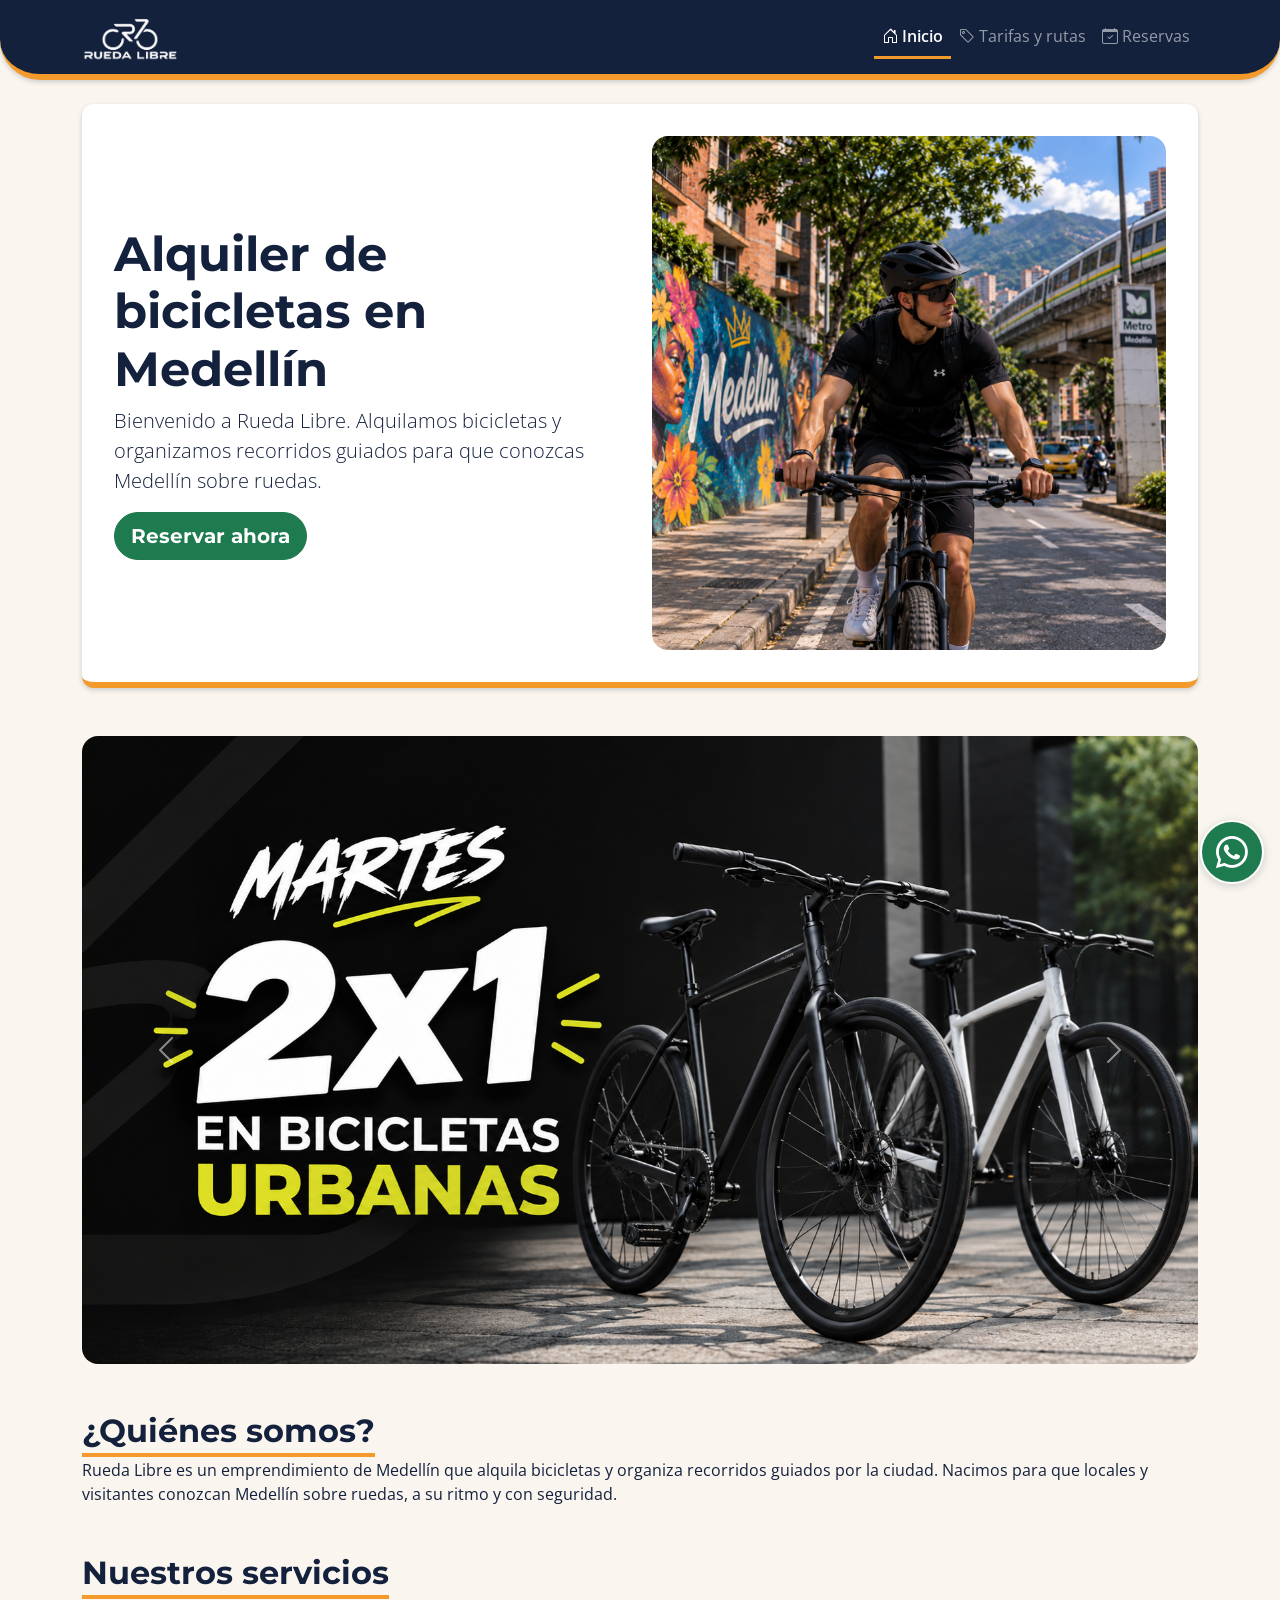
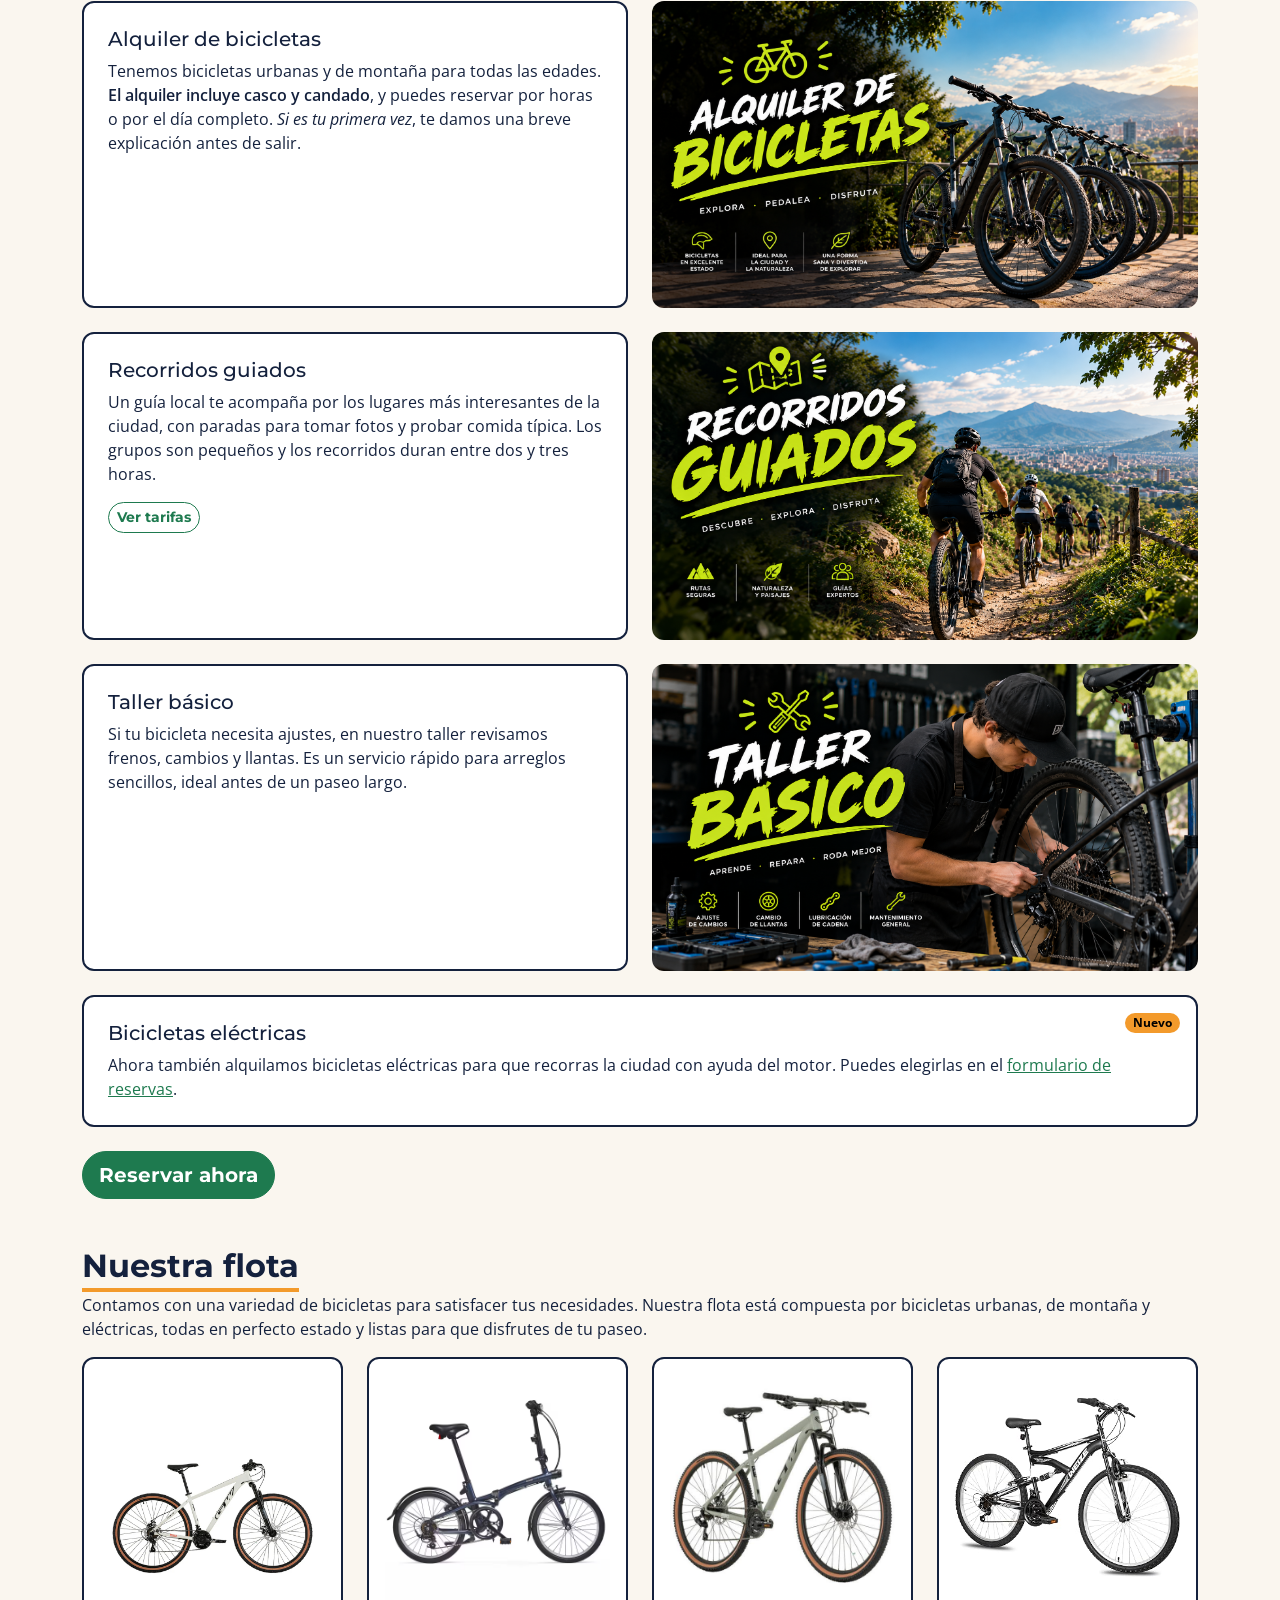
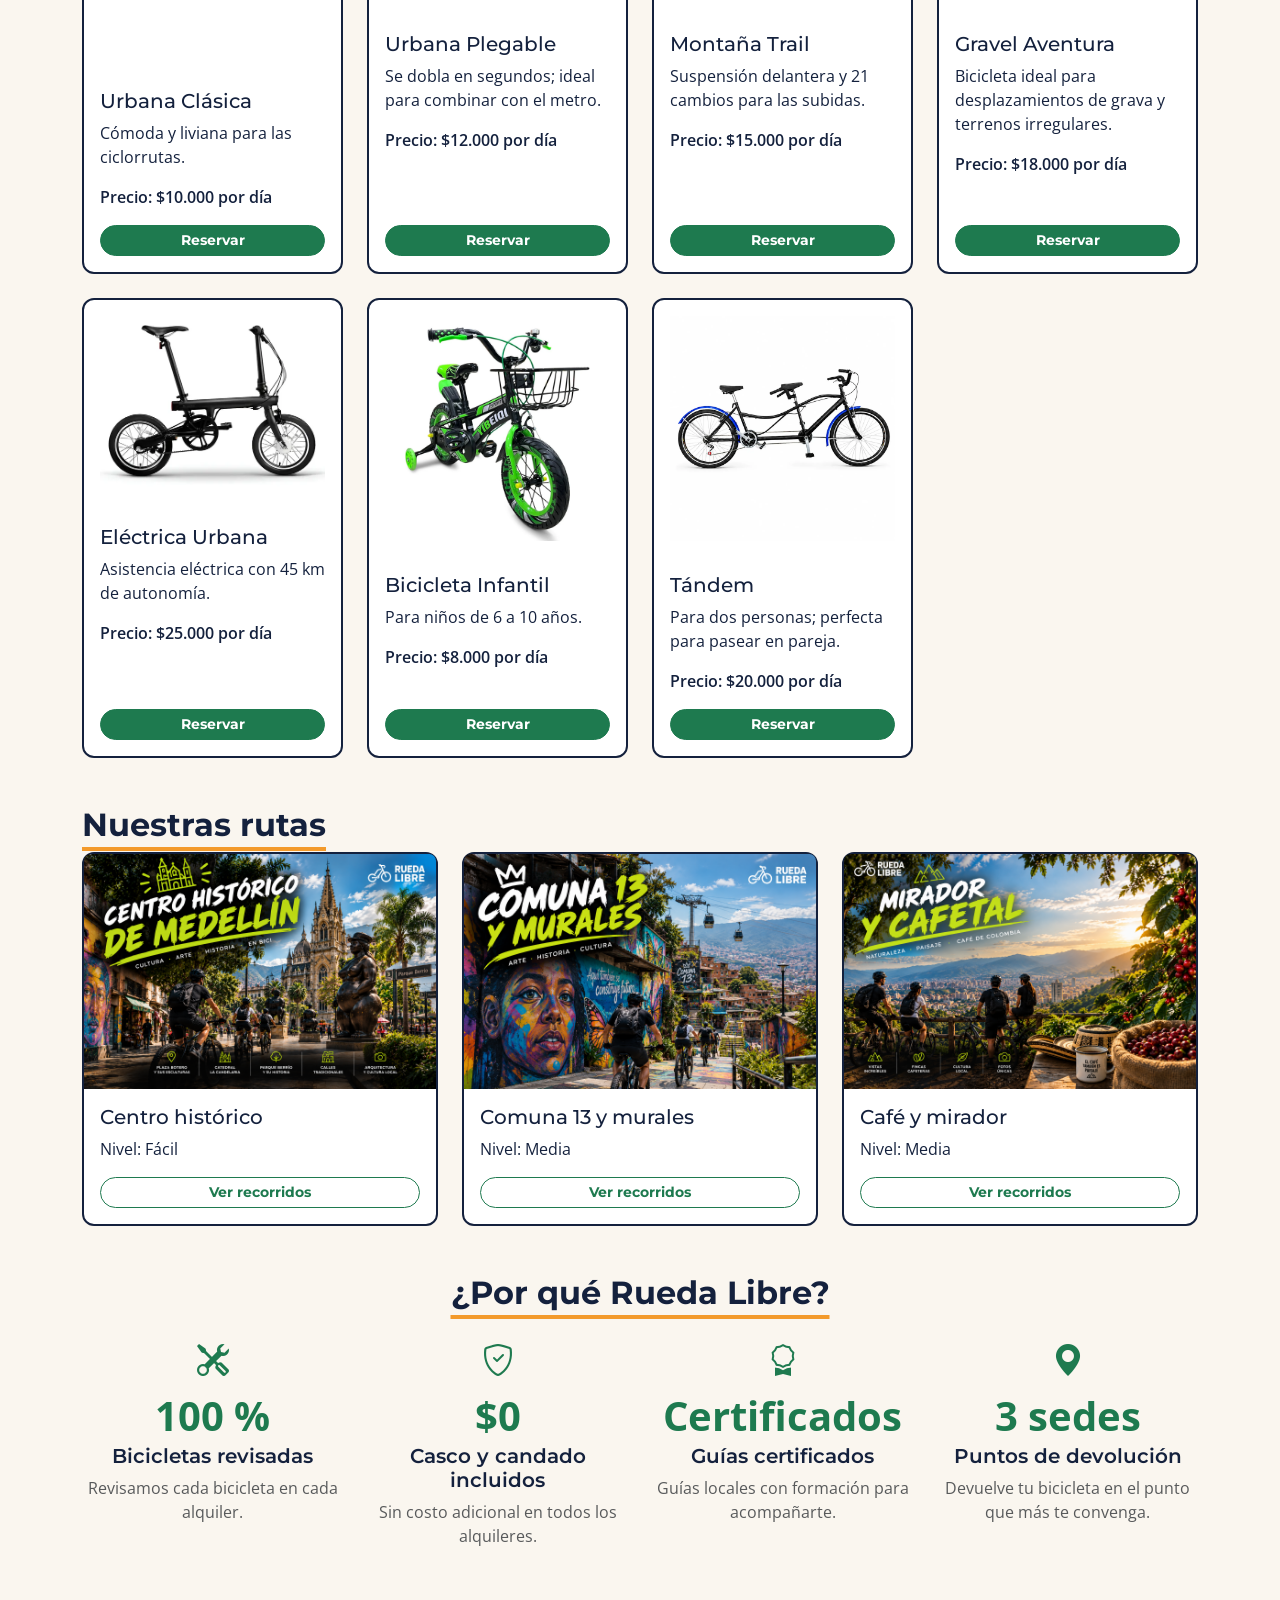
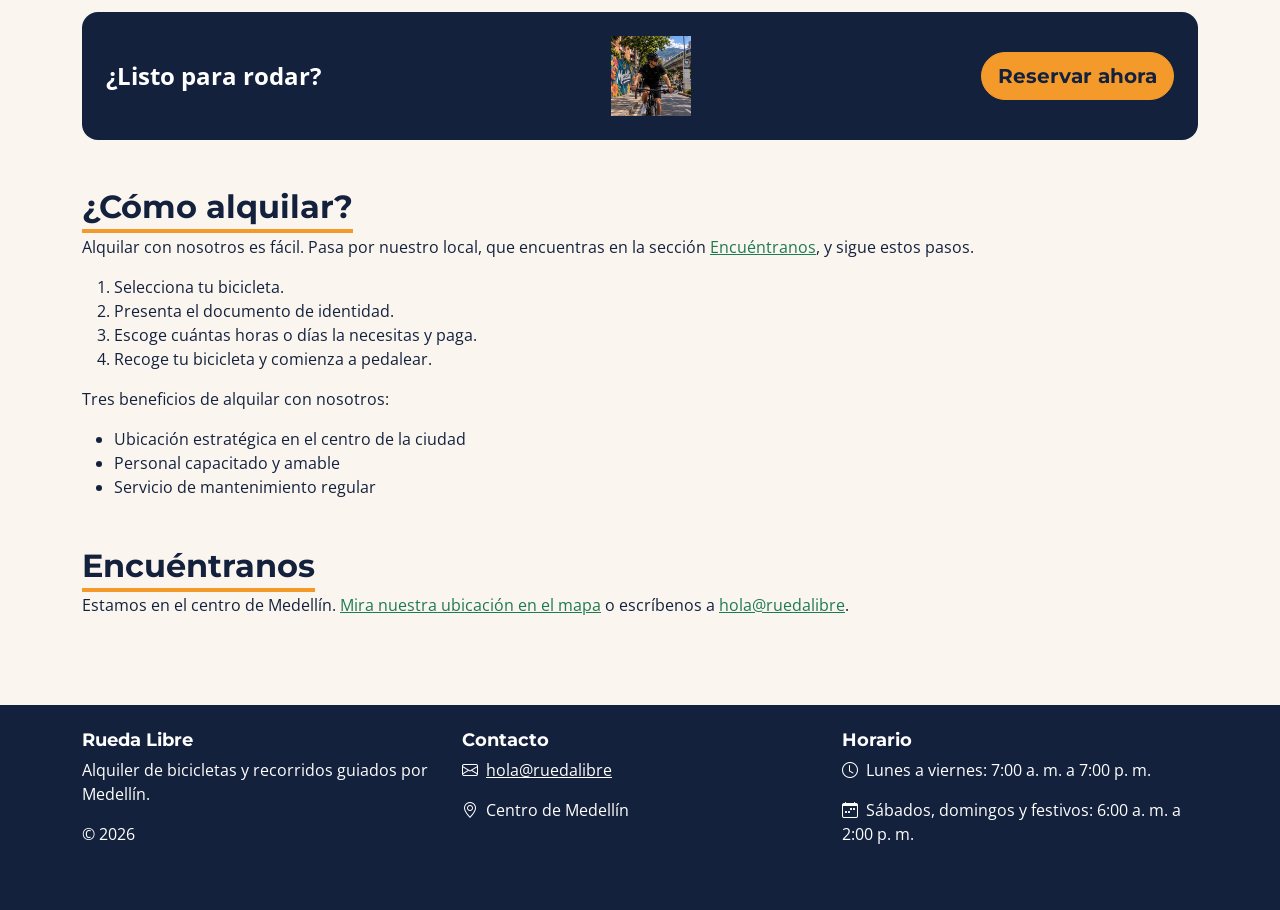
==== commit cdc7d476: "Cargado de imagenes y avance Bootstrap (index)" ====
--- a/index.html
+++ b/index.html
@@ -15,7 +15,6 @@
 
 <body>
 <a href="#contenido" class="saltar-contenido">Saltar al contenido</a>
-
 <header class="sticky-top">
   <nav class="navbar navbar-expand-lg navbar-dark">
     <div class="container">
@@ -45,7 +44,7 @@
         <a href="paginas/reservas.html" class="btn btn-primary btn-lg">Reservar ahora</a>
       </div>
       <div class="col-md-6">
-        <img src="img/portada.png" alt="Ciclistas recorriendo Medellín" class="img-fluid rounded-4 w-100">
+        <img src= img/ciclista.png alt="Ciclistas recorriendo Medellín" class="img-fluid rounded-4 w-100">
       </div>
     </div>
   </section>
